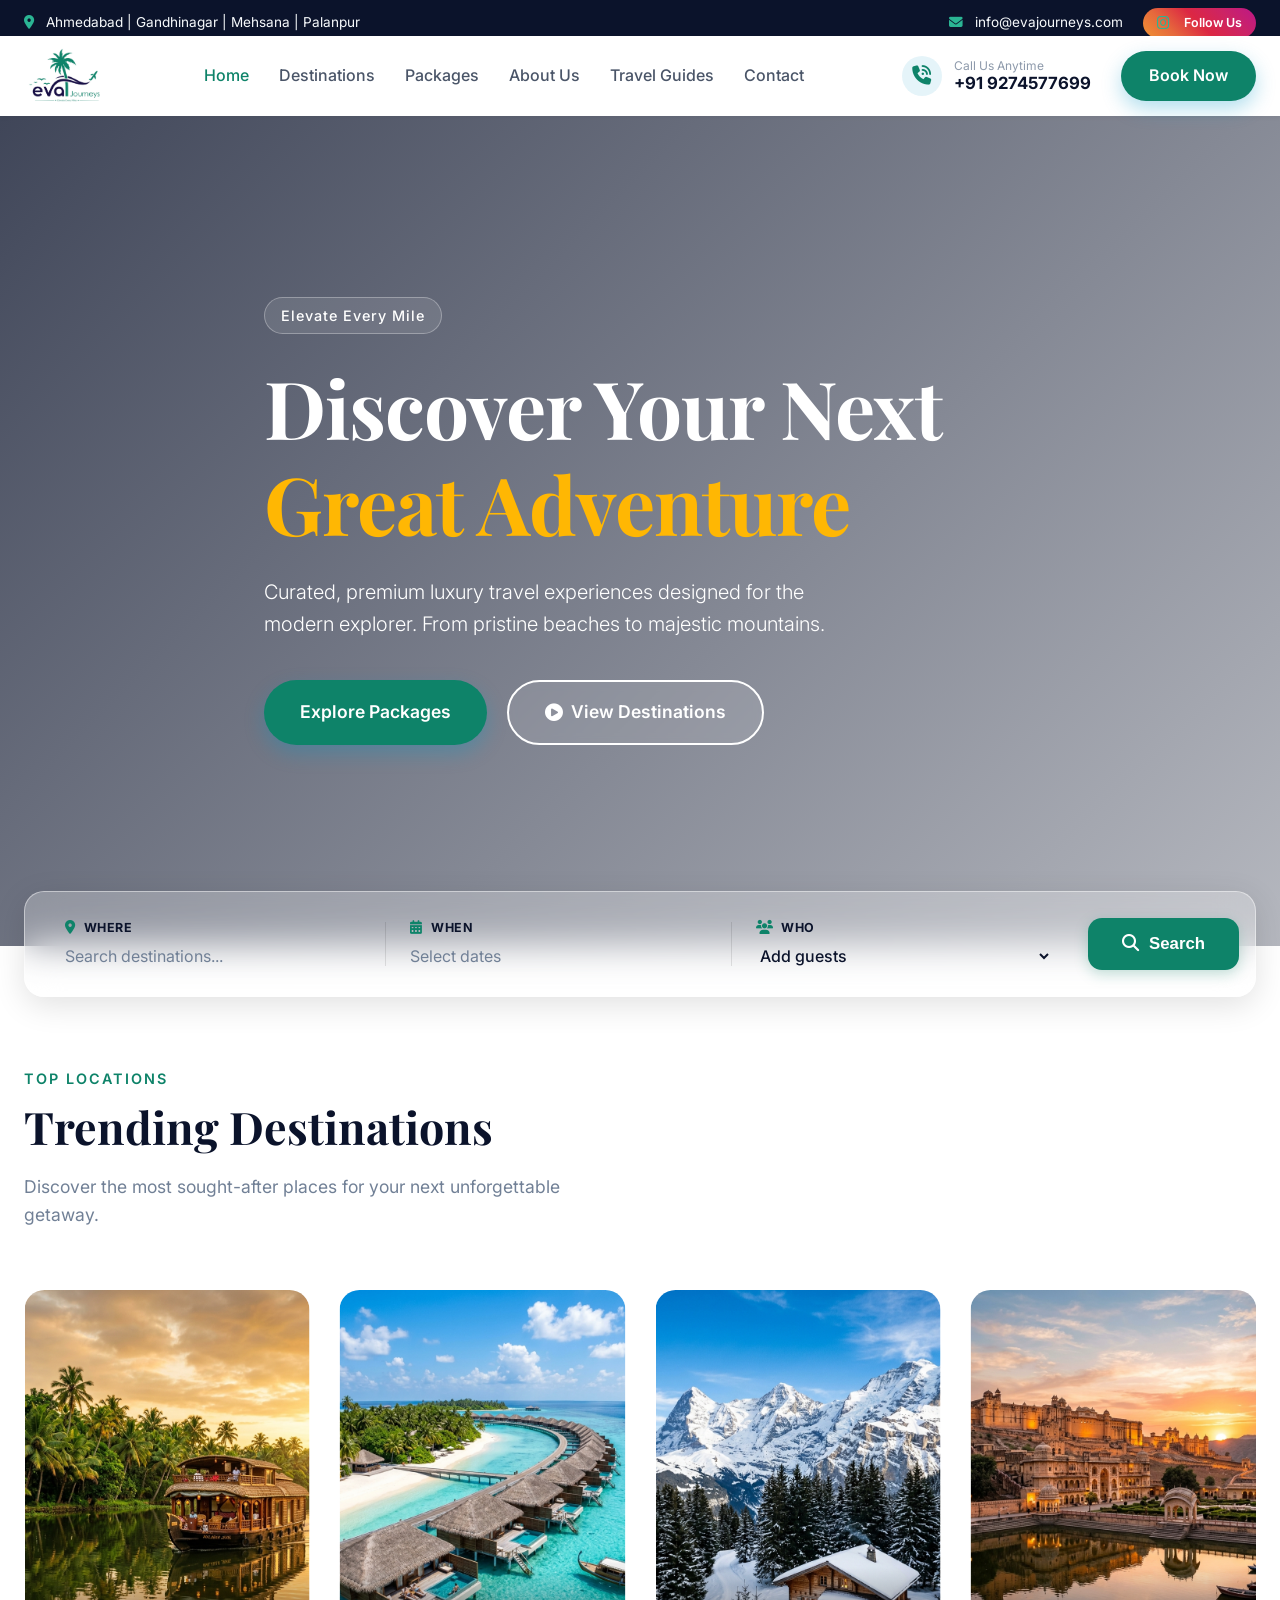
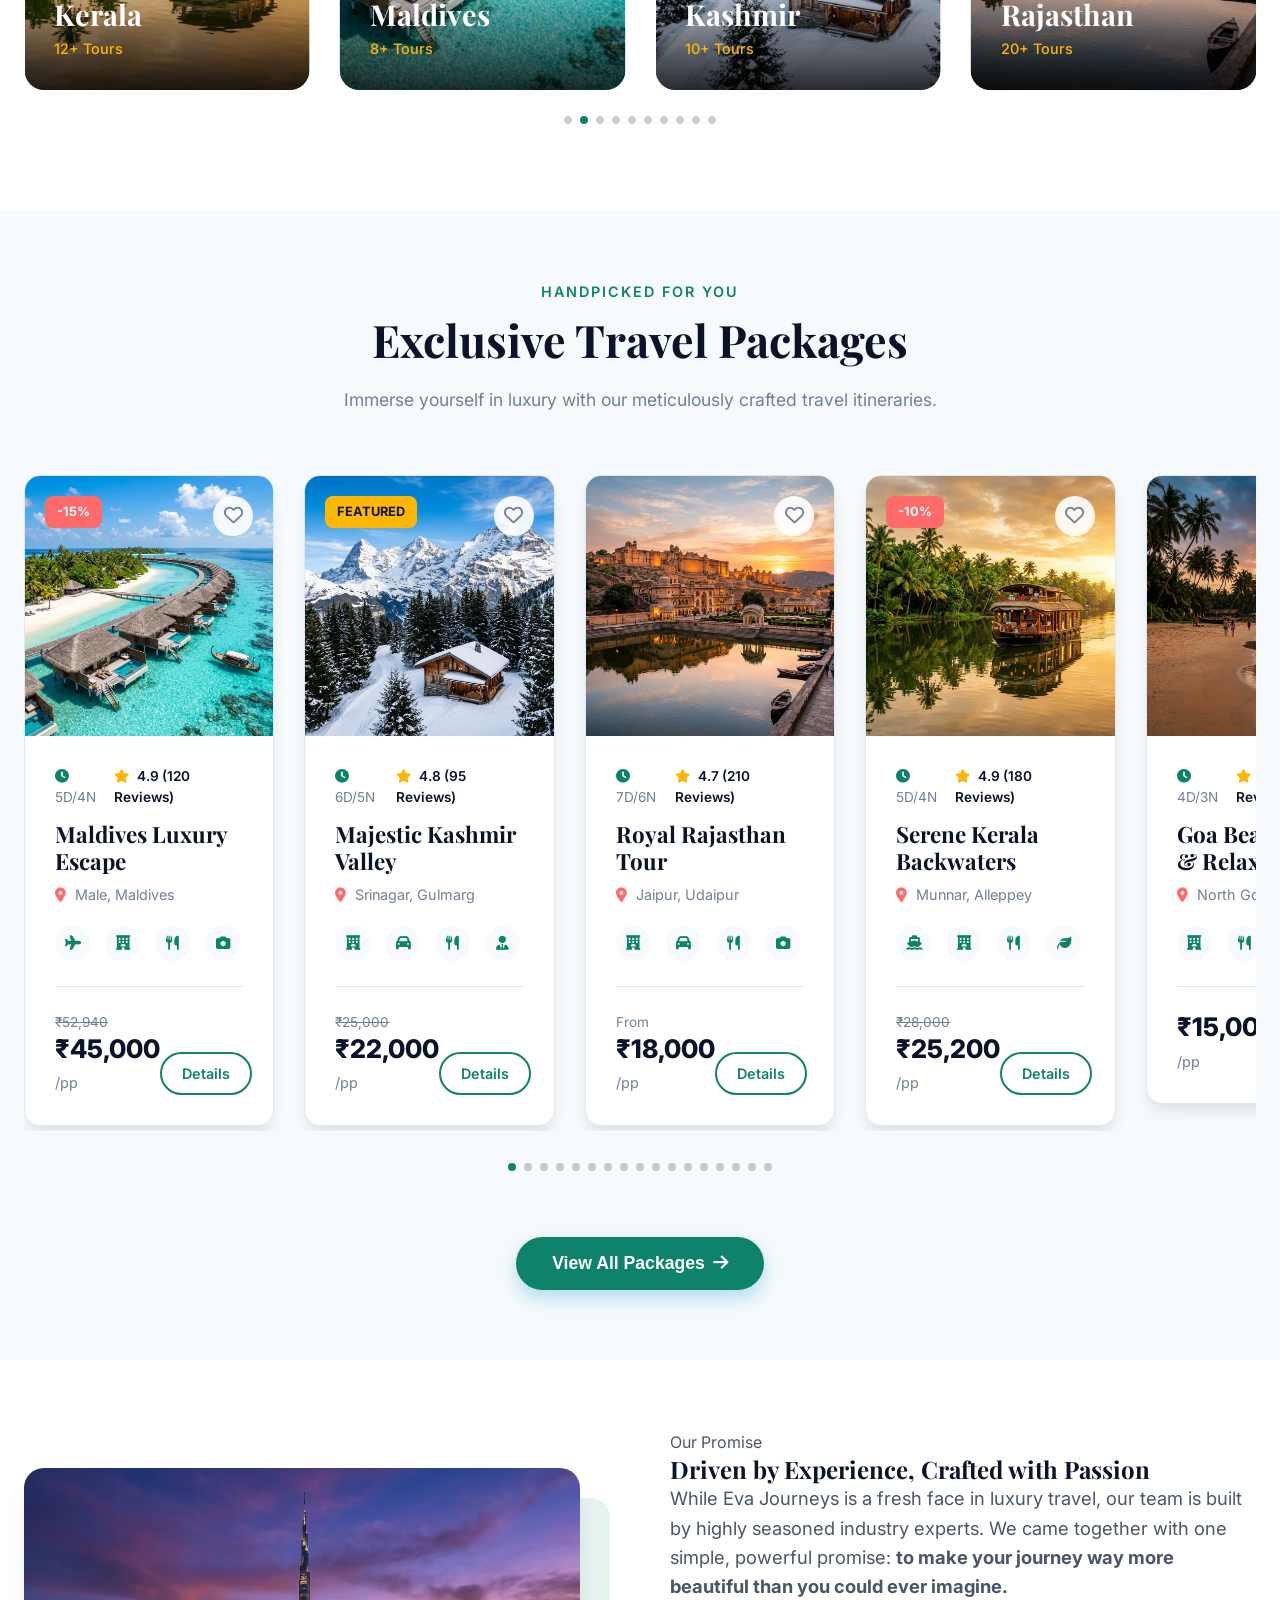
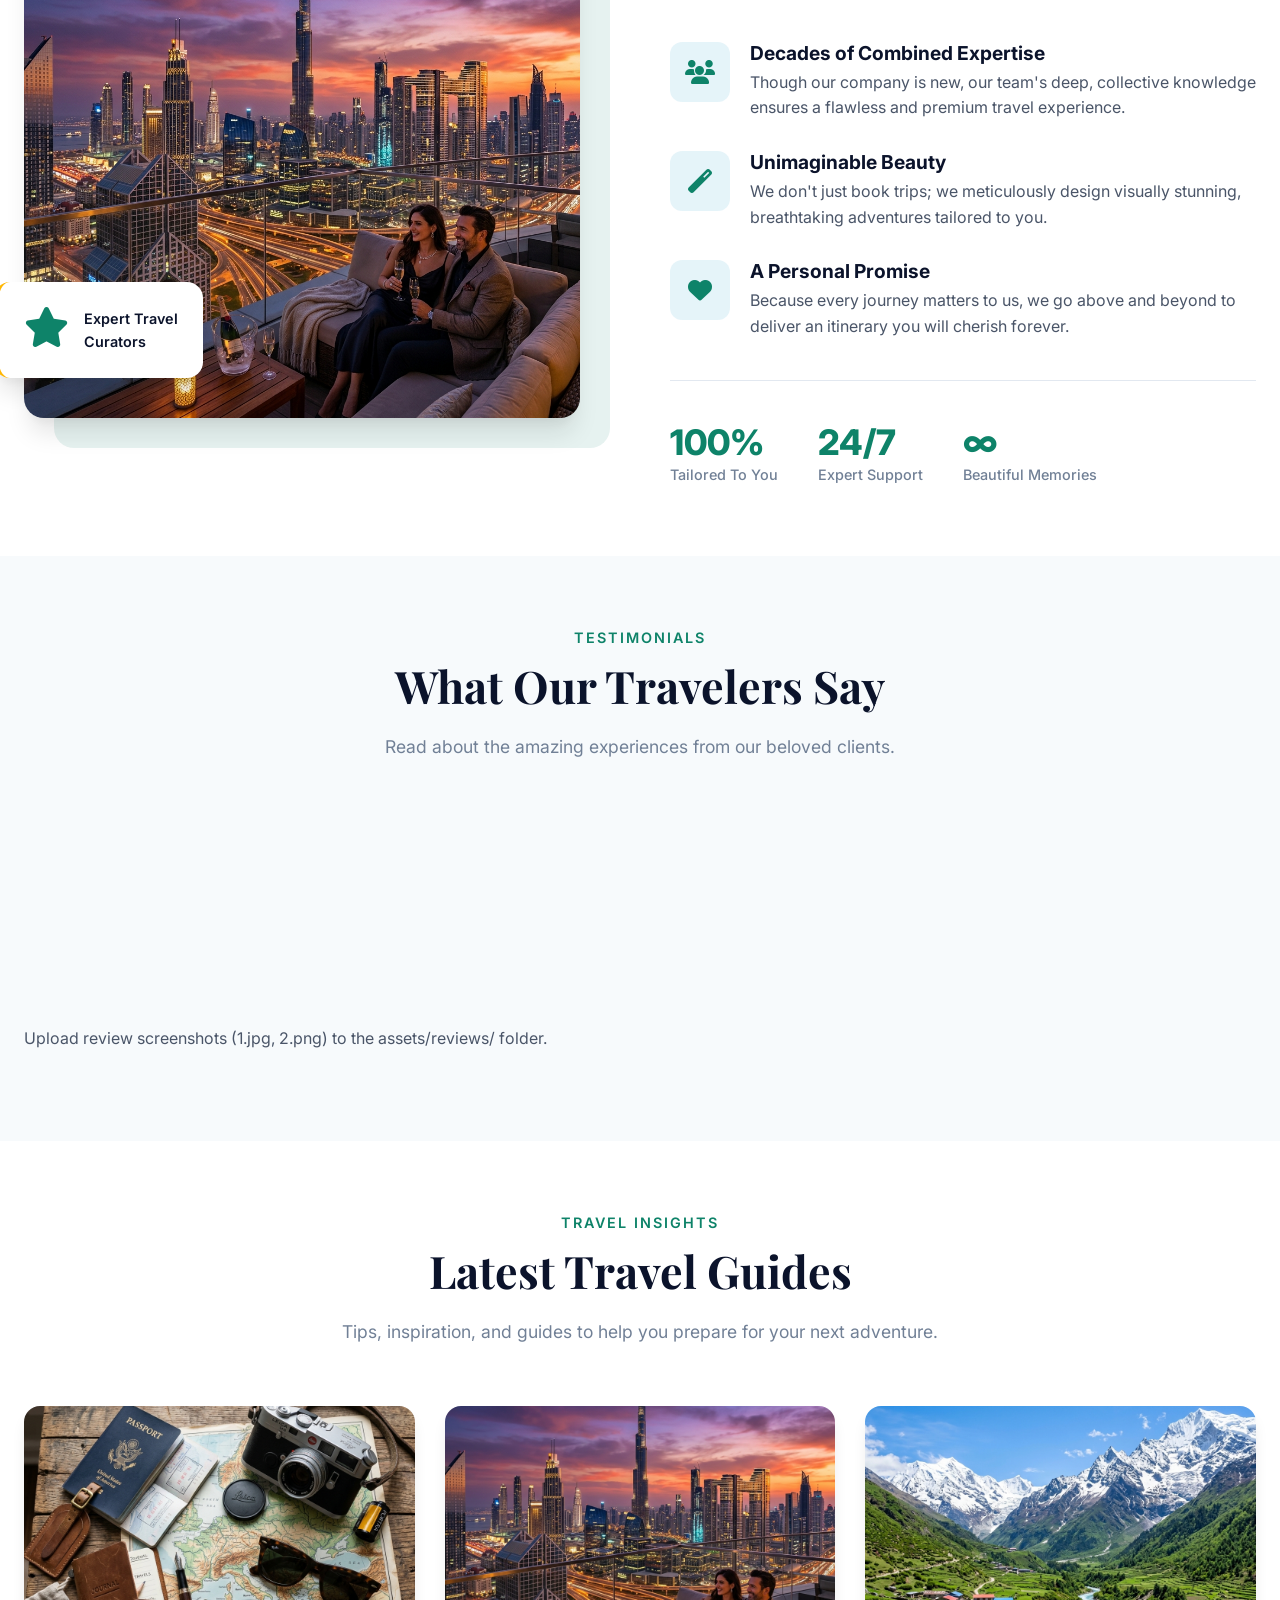
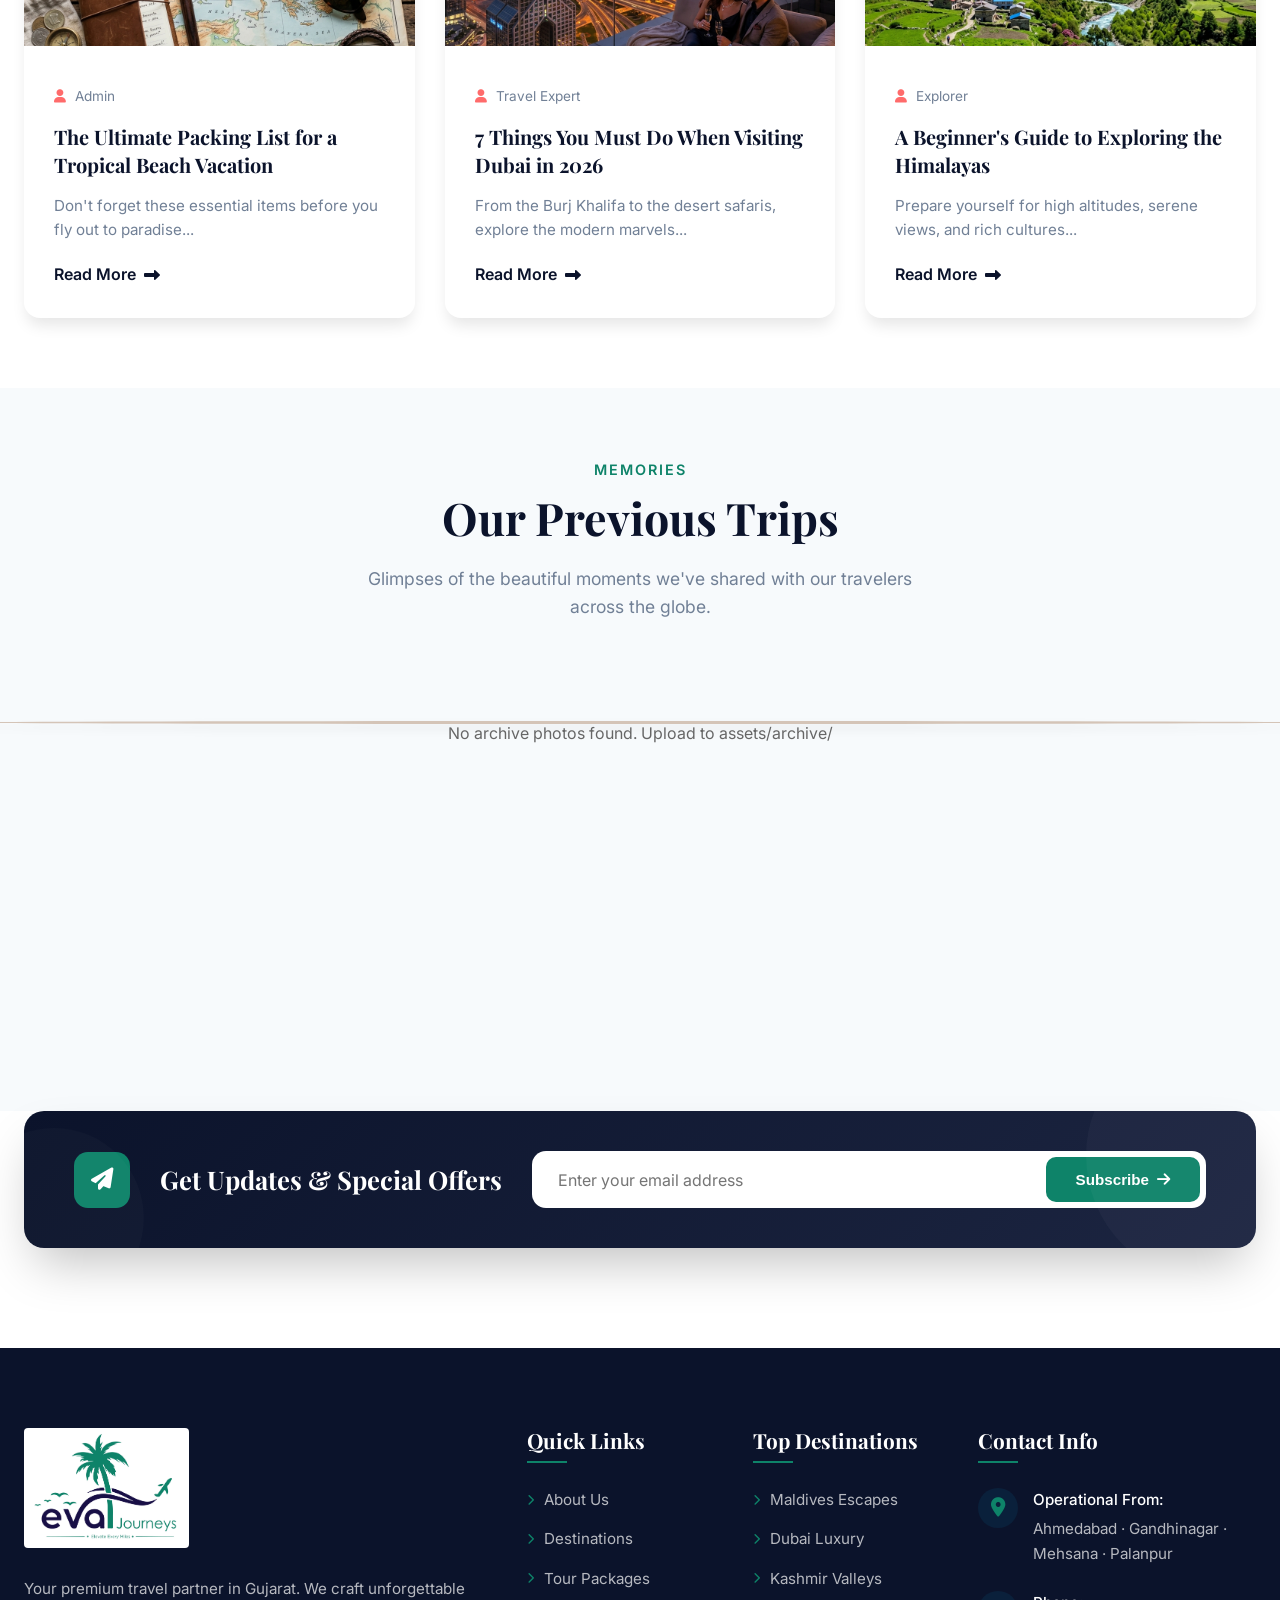
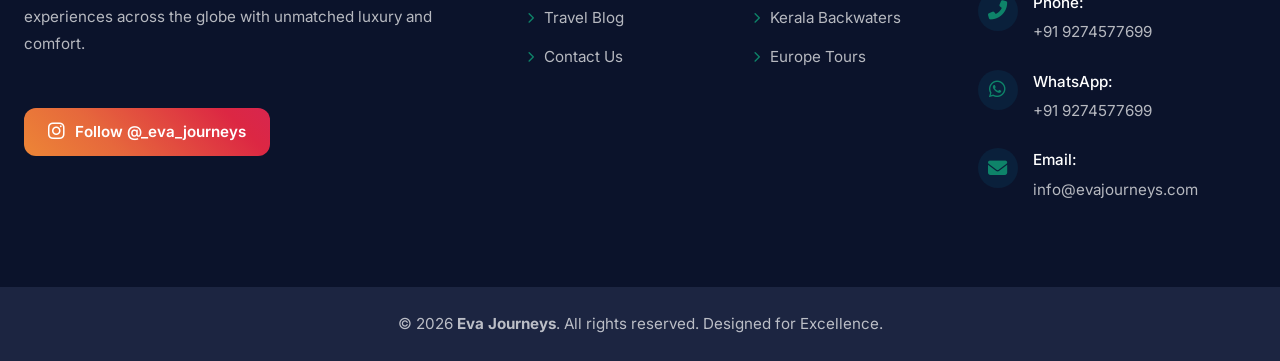
==== index.html @ ccea4ab7 "Initial commit" ====
<!DOCTYPE html>
<html lang="en">
<head>
    <meta charset="UTF-8">
    <meta name="viewport" content="width=device-width, initial-scale=1.0">
    <title>Eva Journeys | Premium Travel Experiences</title>
    <meta name="description" content="Discover breathtaking destinations with Eva Journeys. Premium travel packages based in Gujarat.">
    
    <!-- Google Fonts -->
    <link rel="preconnect" href="https://fonts.googleapis.com">
    <link rel="preconnect" href="https://fonts.gstatic.com" crossorigin>
    <link href="https://fonts.googleapis.com/css2?family=Inter:wght@300;400;500;600;700&family=Playfair+Display:ital,wght@0,400;0,600;0,700;0,800;1,400&display=swap" rel="stylesheet">
    
    <!-- Font Awesome -->
    <link rel="stylesheet" href="https://cdnjs.cloudflare.com/ajax/libs/font-awesome/6.4.0/css/all.min.css">
    
    <!-- Swiper CSS -->
    <link rel="stylesheet" href="https://cdn.jsdelivr.net/npm/swiper@10/swiper-bundle.min.css" />

    <!-- AOS CSS -->
    <link href="https://unpkg.com/aos@2.3.1/dist/aos.css" rel="stylesheet">

    <!-- Custom CSS -->
    <link rel="stylesheet" href="style.css">
</head>
<body>
    <!-- Topbar -->
    <div class="topbar">
        <div class="container topbar-container">
            <div class="topbar-left">
                <span><i class="fas fa-map-marker-alt"></i> Ahmedabad | Gandhinagar | Mehsana | Palanpur</span>
            </div>
            <div class="topbar-right">
                <a href="mailto:info@evajourneys.com"><i class="fas fa-envelope"></i> info@evajourneys.com</a>
                <a href="https://www.instagram.com/_eva_journeys" target="_blank" class="ig-btn-top">
                    <i class="fab fa-instagram"></i> Follow Us
                </a>
            </div>
        </div>
    </div>

    <!-- Navbar -->
    <nav class="navbar">
        <div class="container nav-container">
            <a href="#" class="logo"><img src="assets/logo/light.jpg" alt="Eva Journeys"></a>
            <ul class="nav-links">
                <li><a href="#home" class="active">Home</a></li>
                <li><a href="#destinations">Destinations</a></li>
                <li><a href="#packages">Packages</a></li>
                <li><a href="#about">About Us</a></li>
                <li><a href="#blog">Travel Guides</a></li>
                <li><a href="#contact">Contact</a></li>
            </ul>
            <div class="nav-actions">
                <a href="tel:+919274577699" class="contact-phone">
                    <div class="phone-icon"><i class="fas fa-phone-volume"></i></div>
                    <div class="phone-text">
                        <small>Call Us Anytime</small>
                        <span>+91 9274577699</span>
                    </div>
                </a>
                <a href="https://wa.me/919274577699" target="_blank" class="btn btn-primary btn-nav">Book Now</a>
            </div>
            <div class="hamburger">
                <i class="fas fa-bars"></i>
            </div>
        </div>
    </nav>

    <!-- Hero Section -->
    <header id="home" class="hero">
        <div class="hero-bg">
            <div class="hero-slideshow zoom-effect">
                <img src="assets/hero.jpg" alt="Stunning Landscape 1">
                <img src="assets/hero2.jpg" alt="Stunning Landscape 2">
            </div>
            <div class="overlay"></div>
        </div>
        <div class="container hero-content">
            <span class="hero-subtitle" data-aos="fade-up">Elevate Every Mile</span>
            <h1 data-aos="fade-up" data-aos-delay="100">Discover Your Next <br><span class="text-highlight">Great Adventure</span></h1>
            <p data-aos="fade-up" data-aos-delay="200">Curated, premium luxury travel experiences designed for the modern explorer. From pristine beaches to majestic mountains.</p>
            <div class="hero-buttons" data-aos="fade-up" data-aos-delay="300">
                <a href="#packages" class="btn btn-primary btn-large">Explore Packages</a>
                <a href="#destinations" class="btn btn-outline-white btn-large"><i class="fas fa-play-circle"></i> View Destinations</a>
            </div>
        </div>
    </header>

    <!-- Advanced Search Widget -->
    <section class="search-widget-section">
        <div class="container" data-aos="fade-up" data-aos-offset="-50">
            <div class="search-widget premium-search">
                <div class="search-form">
                    <div class="input-block">
                        <label><i class="fas fa-map-marker-alt"></i> Where</label>
                        <input type="text" id="search-destination" placeholder="Search destinations...">
                    </div>
                    <div class="input-divider"></div>
                    <div class="input-block">
                        <label><i class="fas fa-calendar-alt"></i> When</label>
                        <input type="text" id="search-date" placeholder="Select dates" onfocus="(this.type='date')" onblur="if(!this.value)(this.type='text')">
                    </div>
                    <div class="input-divider"></div>
                    <div class="input-block">
                        <label><i class="fas fa-users"></i> Who</label>
                        <select id="search-guests">
                            <option value="" disabled selected hidden>Add guests</option>
                            <option>1 Traveller</option>
                            <option>2 Travellers</option>
                            <option>Couple</option>
                            <option>Family (3-5)</option>
                            <option>Group (6+)</option>
                        </select>
                    </div>
                    <div class="search-btn-wrapper">
                        <button class="btn btn-search-premium" id="search-btn">
                            <i class="fas fa-search"></i> <span>Search</span>
                        </button>
                    </div>
                </div>
            </div>
        </div>
    </section>

    <!-- Trending Destinations -->
    <section id="destinations" class="trending section">
        <div class="container">
            <div class="section-header" data-aos="fade-up">
                <span class="subtitle">Top Locations</span>
                <h2>Trending Destinations</h2>
                <p>Discover the most sought-after places for your next unforgettable getaway.</p>
            </div>
            
            <div class="swiper destinations-slider" data-aos="fade-up" data-aos-delay="100">
                <div class="swiper-wrapper">
                    <!-- Dest 1 -->
                    <div class="swiper-slide">
                        <div class="dest-card">
                            <img src="assets/dest_dubai_1777758841607.png" alt="Dubai">
                            <div class="dest-overlay">
                                <h3>Dubai</h3>
                                <p>15+ Tours</p>
                            </div>
                        </div>
                    </div>
                    <!-- Dest 2 -->
                    <div class="swiper-slide">
                        <div class="dest-card">
                            <img src="assets/dest_kerala_1777758824512.png" alt="Kerala">
                            <div class="dest-overlay">
                                <h3>Kerala</h3>
                                <p>12+ Tours</p>
                            </div>
                        </div>
                    </div>
                    <!-- Dest 3 -->
                    <div class="swiper-slide">
                        <div class="dest-card">
                            <img src="assets/package_beach_1777758374058.png" alt="Maldives">
                            <div class="dest-overlay">
                                <h3>Maldives</h3>
                                <p>8+ Tours</p>
                            </div>
                        </div>
                    </div>
                    <!-- Dest 4 -->
                    <div class="swiper-slide">
                        <div class="dest-card">
                            <img src="assets/package_mountain_1777758392898.png" alt="Kashmir">
                            <div class="dest-overlay">
                                <h3>Kashmir</h3>
                                <p>10+ Tours</p>
                            </div>
                        </div>
                    </div>
                    <!-- Dest 5 -->
                    <div class="swiper-slide">
                        <div class="dest-card">
                            <img src="assets/package_heritage_1777758407944.png" alt="Rajasthan">
                            <div class="dest-overlay">
                                <h3>Rajasthan</h3>
                                <p>20+ Tours</p>
                            </div>
                        </div>
                    </div>
                    <!-- Dest 6 -->
                    <div class="swiper-slide">
                        <div class="dest-card">
                            <img src="assets/goa.jpg" alt="Goa">
                            <div class="dest-overlay">
                                <h3>Goa</h3>
                                <p>18+ Tours</p>
                            </div>
                        </div>
                    </div>
                    <!-- Dest 7 -->
                    <div class="swiper-slide">
                        <div class="dest-card">
                            <img src="assets/switzerland.jpg" alt="Switzerland">
                            <div class="dest-overlay">
                                <h3>Switzerland</h3>
                                <p>5+ Tours</p>
                            </div>
                        </div>
                    </div>
                    <!-- Dest 8 -->
                    <div class="swiper-slide">
                        <div class="dest-card">
                            <img src="assets/paris.jpg" alt="Paris">
                            <div class="dest-overlay">
                                <h3>Paris</h3>
                                <p>14+ Tours</p>
                            </div>
                        </div>
                    </div>
                    <!-- Dest 9 -->
                    <div class="swiper-slide">
                        <div class="dest-card">
                            <img src="assets/singapore.jpg" alt="Singapore">
                            <div class="dest-overlay">
                                <h3>Singapore</h3>
                                <p>22+ Tours</p>
                            </div>
                        </div>
                    </div>
                    <!-- Dest 10 -->
                    <div class="swiper-slide">
                        <div class="dest-card">
                            <img src="assets/bali.jpg" alt="Bali">
                            <div class="dest-overlay">
                                <h3>Bali</h3>
                                <p>25+ Tours</p>
                            </div>
                        </div>
                    </div>
                </div>
                <div class="swiper-pagination"></div>
            </div>
        </div>
    </section>

    <!-- Exclusive Packages -->
    <section id="packages" class="packages section bg-light">
        <div class="container">
            <div class="section-header text-center" data-aos="fade-up">
                <span class="subtitle">Handpicked For You</span>
                <h2>Exclusive Travel Packages</h2>
                <p>Immerse yourself in luxury with our meticulously crafted travel itineraries.</p>
            </div>
            
            <div class="swiper packages-slider" id="packagesSlider">
            <div class="swiper-wrapper packages-wrapper" id="packagesWrapper">
                <!-- Package 1 -->
                <div class="swiper-slide">
                <div class="package-card" data-aos="fade-up" data-aos-delay="100">
                    <div class="package-img">
                        <img src="assets/package_beach_1777758374058.png" alt="Maldives Beach Resort">
                        <div class="badge-discount">-15%</div>
                        <div class="wishlist-btn"><i class="far fa-heart"></i></div>
                    </div>
                    <div class="package-content">
                        <div class="package-meta">
                            <span><i class="fas fa-clock"></i> 5D/4N</span>
                            <span class="rating"><i class="fas fa-star"></i> 4.9 (120 Reviews)</span>
                        </div>
                        <h3>Maldives Luxury Escape</h3>
                        <p class="package-location"><i class="fas fa-map-marker-alt"></i> Male, Maldives</p>
                        
                        <div class="inclusions">
                            <span title="Flight Included"><i class="fas fa-plane"></i></span>
                            <span title="5 Star Hotel"><i class="fas fa-hotel"></i></span>
                            <span title="Meals Included"><i class="fas fa-utensils"></i></span>
                            <span title="Sightseeing"><i class="fas fa-camera"></i></span>
                        </div>

                        <div class="package-footer">
                            <div class="price">
                                <span class="price-old">₹52,940</span>
                                <h4>₹45,000 <small>/pp</small></h4>
                            </div>
                            <a href="https://wa.me/919274577699?text=Hello%21%20I%20am%20looking%20to%20book%20the%20Maldives%20Luxury%20Escape.%20I%20am%20dreaming%20of%20the%20crystal%20clear%20waters.%20Could%20you%20share%20more%20details%3F" target="_blank" class="btn btn-outline btn-sm">Details</a>
                        </div>
                    </div>
                </div>

                </div>
                <!-- Package 2 -->
                <div class="swiper-slide">
                <div class="package-card" data-aos="fade-up" data-aos-delay="200">
                    <div class="package-img">
                        <img src="assets/package_mountain_1777758392898.png" alt="Kashmir Snow Mountains">
                        <div class="badge-featured">Featured</div>
                        <div class="wishlist-btn"><i class="far fa-heart"></i></div>
                    </div>
                    <div class="package-content">
                        <div class="package-meta">
                            <span><i class="fas fa-clock"></i> 6D/5N</span>
                            <span class="rating"><i class="fas fa-star"></i> 4.8 (95 Reviews)</span>
                        </div>
                        <h3>Majestic Kashmir Valley</h3>
                        <p class="package-location"><i class="fas fa-map-marker-alt"></i> Srinagar, Gulmarg</p>
                        
                        <div class="inclusions">
                            <span title="Hotel"><i class="fas fa-hotel"></i></span>
                            <span title="Transport"><i class="fas fa-car"></i></span>
                            <span title="Meals"><i class="fas fa-utensils"></i></span>
                            <span title="Guide"><i class="fas fa-user-tie"></i></span>
                        </div>

                        <div class="package-footer">
                            <div class="price">
                                <span class="price-old">₹25,000</span>
                                <h4>₹22,000 <small>/pp</small></h4>
                            </div>
                            <a href="https://wa.me/919274577699?text=Hi%20there%21%20The%20Majestic%20Kashmir%20Valley%20package%20caught%20my%20eye.%20I%20would%20love%20to%20experience%20the%20snow-capped%20mountains.%20Please%20send%20more%20info%21" target="_blank" class="btn btn-outline btn-sm">Details</a>
                        </div>
                    </div>
                </div>

                </div>
                <!-- Package 3 -->
                <div class="swiper-slide">
                <div class="package-card" data-aos="fade-up" data-aos-delay="300">
                    <div class="package-img">
                        <img src="assets/package_heritage_1777758407944.png" alt="Rajasthan Heritage Palace">
                        <div class="wishlist-btn"><i class="far fa-heart"></i></div>
                    </div>
                    <div class="package-content">
                        <div class="package-meta">
                            <span><i class="fas fa-clock"></i> 7D/6N</span>
                            <span class="rating"><i class="fas fa-star"></i> 4.7 (210 Reviews)</span>
                        </div>
                        <h3>Royal Rajasthan Tour</h3>
                        <p class="package-location"><i class="fas fa-map-marker-alt"></i> Jaipur, Udaipur</p>
                        
                        <div class="inclusions">
                            <span title="Heritage Hotel"><i class="fas fa-hotel"></i></span>
                            <span title="Transport"><i class="fas fa-car"></i></span>
                            <span title="Meals"><i class="fas fa-utensils"></i></span>
                            <span title="Sightseeing"><i class="fas fa-camera"></i></span>
                        </div>

                        <div class="package-footer">
                            <div class="price">
                                <span class="price-from">From</span>
                                <h4>₹18,000 <small>/pp</small></h4>
                            </div>
                            <a href="https://wa.me/919274577699?text=Hello%20Eva%20Journeys%21%20I%27m%20interested%20in%20the%20Royal%20Rajasthan%20Tour.%20I%20want%20to%20explore%20the%20majestic%20palaces%20and%20heritage.%20Can%20I%20get%20the%20full%20itinerary%3F" target="_blank" class="btn btn-outline btn-sm">Details</a>
                        </div>
                    </div>
                </div>

                 </div>
                <!-- Package 4 -->
                <div class="swiper-slide">
                 <div class="package-card" data-aos="fade-up" data-aos-delay="400">
                    <div class="package-img">
                        <img src="assets/dest_kerala_1777758824512.png" alt="Kerala Backwaters">
                        <div class="badge-discount">-10%</div>
                        <div class="wishlist-btn"><i class="far fa-heart"></i></div>
                    </div>
                    <div class="package-content">
                        <div class="package-meta">
                            <span><i class="fas fa-clock"></i> 5D/4N</span>
                            <span class="rating"><i class="fas fa-star"></i> 4.9 (180 Reviews)</span>
                        </div>
                        <h3>Serene Kerala Backwaters</h3>
                        <p class="package-location"><i class="fas fa-map-marker-alt"></i> Munnar, Alleppey</p>
                        
                        <div class="inclusions">
                            <span title="Houseboat"><i class="fas fa-ship"></i></span>
                            <span title="Hotel"><i class="fas fa-hotel"></i></span>
                            <span title="Meals"><i class="fas fa-utensils"></i></span>
                            <span title="Ayurveda"><i class="fas fa-leaf"></i></span>
                        </div>

                        <div class="package-footer">
                            <div class="price">
                                <span class="price-old">₹28,000</span>
                                <h4>₹25,200 <small>/pp</small></h4>
                            </div>
                            <a href="https://wa.me/919274577699?text=Hi%21%20I%20am%20interested%20in%20the%20Serene%20Kerala%20Backwaters%20trip.%20The%20houseboats%20sound%20amazing.%20Could%20you%20provide%20more%20details%3F" target="_blank" class="btn btn-outline btn-sm">Details</a>
                        </div>
                    </div>
                </div>

                </div>

                <!-- Package 5 -->
                <div class="swiper-slide">
                <div class="package-card" data-aos="fade-up">
                    <div class="package-img">
                        <img src="assets/pack_goa_1777761896810.png" alt="Goa Beach Party">
                        <div class="wishlist-btn"><i class="far fa-heart"></i></div>
                    </div>
                    <div class="package-content">
                        <div class="package-meta">
                            <span><i class="fas fa-clock"></i> 4D/3N</span>
                            <span class="rating"><i class="fas fa-star"></i> 4.6 (312 Reviews)</span>
                        </div>
                        <h3>Goa Beach Party & Relax</h3>
                        <p class="package-location"><i class="fas fa-map-marker-alt"></i> North Goa, India</p>
                        <div class="inclusions">
                            <span title="Hotel"><i class="fas fa-hotel"></i></span>
                            <span title="Meals"><i class="fas fa-utensils"></i></span>
                            <span title="Party Access"><i class="fas fa-glass-cheers"></i></span>
                            <span title="Sightseeing"><i class="fas fa-camera"></i></span>
                        </div>
                        <div class="package-footer">
                            <div class="price">
                                <h4>₹15,000 <small>/pp</small></h4>
                            </div>
                            <a href="https://wa.me/919274577699?text=Hey%21%20I%27m%20looking%20for%20a%20fun%20getaway%20and%20the%20Goa%20Beach%20Party%20%26%20Relax%20package%20looks%20perfect.%20Can%20you%20share%20the%20details%3F" target="_blank" class="btn btn-outline btn-sm">Details</a>
                        </div>
                    </div>
                </div>

                </div>

                <!-- Package 6 -->
                <div class="swiper-slide">
                <div class="package-card" data-aos="fade-up">
                    <div class="package-img">
                        <img src="assets/pack_swiss_1777761917902.png" alt="Switzerland Alpine Magic">
                        <div class="wishlist-btn"><i class="far fa-heart"></i></div>
                    </div>
                    <div class="package-content">
                        <div class="package-meta">
                            <span><i class="fas fa-clock"></i> 8D/7N</span>
                            <span class="rating"><i class="fas fa-star"></i> 4.9 (89 Reviews)</span>
                        </div>
                        <h3>Switzerland Alpine Magic</h3>
                        <p class="package-location"><i class="fas fa-map-marker-alt"></i> Zurich, Lucerne</p>
                        <div class="inclusions">
                            <span title="Flight Included"><i class="fas fa-plane"></i></span>
                            <span title="Hotel"><i class="fas fa-hotel"></i></span>
                            <span title="Train Pass"><i class="fas fa-train"></i></span>
                            <span title="Meals"><i class="fas fa-utensils"></i></span>
                        </div>
                        <div class="package-footer">
                            <div class="price">
                                <h4>₹1,50,000 <small>/pp</small></h4>
                            </div>
                            <a href="https://wa.me/919274577699?text=Hello%21%20The%20Switzerland%20Alpine%20Magic%20tour%20looks%20breathtaking.%20I%27d%20love%20to%20know%20more%20about%20this%20European%20adventure%21" target="_blank" class="btn btn-outline btn-sm">Details</a>
                        </div>
                    </div>
                </div>

                </div>

                <!-- Package 7 -->
                <div class="swiper-slide">
                <div class="package-card" data-aos="fade-up">
                    <div class="package-img">
                        <img src="assets/pack_paris_1777761934384.png" alt="Paris Romance & Heritage">
                        <div class="wishlist-btn"><i class="far fa-heart"></i></div>
                    </div>
                    <div class="package-content">
                        <div class="package-meta">
                            <span><i class="fas fa-clock"></i> 6D/5N</span>
                            <span class="rating"><i class="fas fa-star"></i> 4.8 (145 Reviews)</span>
                        </div>
                        <h3>Paris Romance & Heritage</h3>
                        <p class="package-location"><i class="fas fa-map-marker-alt"></i> Paris, France</p>
                        <div class="inclusions">
                            <span title="Flight Included"><i class="fas fa-plane"></i></span>
                            <span title="Hotel"><i class="fas fa-hotel"></i></span>
                            <span title="Museum Pass"><i class="fas fa-ticket-alt"></i></span>
                            <span title="Meals"><i class="fas fa-utensils"></i></span>
                        </div>
                        <div class="package-footer">
                            <div class="price">
                                <h4>₹1,20,000 <small>/pp</small></h4>
                            </div>
                            <a href="https://wa.me/919274577699?text=Hi%20there%21%20I%27m%20planning%20a%20romantic%20trip%20and%20the%20Paris%20Romance%20%26%20Heritage%20package%20caught%20my%20attention.%20Please%20share%20the%20details%21" target="_blank" class="btn btn-outline btn-sm">Details</a>
                        </div>
                    </div>
                </div>

                </div>

                <!-- Package 8 -->
                <div class="swiper-slide">
                <div class="package-card" data-aos="fade-up">
                    <div class="package-img">
                        <img src="assets/pack_singapore_1777761954866.png" alt="Singapore City Tour">
                        <div class="wishlist-btn"><i class="far fa-heart"></i></div>
                    </div>
                    <div class="package-content">
                        <div class="package-meta">
                            <span><i class="fas fa-clock"></i> 5D/4N</span>
                            <span class="rating"><i class="fas fa-star"></i> 4.7 (210 Reviews)</span>
                        </div>
                        <h3>Singapore City Tour</h3>
                        <p class="package-location"><i class="fas fa-map-marker-alt"></i> Singapore</p>
                        <div class="inclusions">
                            <span title="Flight Included"><i class="fas fa-plane"></i></span>
                            <span title="Hotel"><i class="fas fa-hotel"></i></span>
                            <span title="Theme Park"><i class="fas fa-ticket-alt"></i></span>
                            <span title="Sightseeing"><i class="fas fa-camera"></i></span>
                        </div>
                        <div class="package-footer">
                            <div class="price">
                                <h4>₹65,000 <small>/pp</small></h4>
                            </div>
                            <a href="https://wa.me/919274577699?text=Hello%20Eva%20Journeys%21%20I%20would%20love%20to%20explore%20the%20modern%20marvels%20with%20your%20Singapore%20City%20Tour%20package.%20Can%20I%20get%20the%20itinerary%3F" target="_blank" class="btn btn-outline btn-sm">Details</a>
                        </div>
                    </div>
                </div>

                </div>

                <!-- Package 9 -->
                <div class="swiper-slide">
                <div class="package-card" data-aos="fade-up">
                    <div class="package-img">
                        <img src="assets/pack_bali_1777761974206.png" alt="Bali Tropical Vibes">
                        <div class="wishlist-btn"><i class="far fa-heart"></i></div>
                    </div>
                    <div class="package-content">
                        <div class="package-meta">
                            <span><i class="fas fa-clock"></i> 6D/5N</span>
                            <span class="rating"><i class="fas fa-star"></i> 4.8 (175 Reviews)</span>
                        </div>
                        <h3>Bali Tropical Vibes</h3>
                        <p class="package-location"><i class="fas fa-map-marker-alt"></i> Bali, Indonesia</p>
                        <div class="inclusions">
                            <span title="Flight Included"><i class="fas fa-plane"></i></span>
                            <span title="Villa"><i class="fas fa-home"></i></span>
                            <span title="Meals"><i class="fas fa-utensils"></i></span>
                            <span title="Sightseeing"><i class="fas fa-camera"></i></span>
                        </div>
                        <div class="package-footer">
                            <div class="price">
                                <h4>₹45,000 <small>/pp</small></h4>
                            </div>
                            <a href="https://wa.me/919274577699?text=Hi%21%20I%27m%20dreaming%20of%20a%20tropical%20escape%20and%20the%20Bali%20Tropical%20Vibes%20package%20is%20exactly%20what%20I%20need.%20Could%20you%20send%20more%20info%3F" target="_blank" class="btn btn-outline btn-sm">Details</a>
                        </div>
                    </div>
                </div>

                </div>

                <!-- Package 10 -->
                <div class="swiper-slide">
                <div class="package-card" data-aos="fade-up">
                    <div class="package-img">
                        <img src="assets/dest_dubai_1777758841607.png" alt="Dubai Desert Safari">
                        <div class="wishlist-btn"><i class="far fa-heart"></i></div>
                    </div>
                    <div class="package-content">
                        <div class="package-meta">
                            <span><i class="fas fa-clock"></i> 5D/4N</span>
                            <span class="rating"><i class="fas fa-star"></i> 4.9 (240 Reviews)</span>
                        </div>
                        <h3>Dubai Desert Safari & City</h3>
                        <p class="package-location"><i class="fas fa-map-marker-alt"></i> Dubai, UAE</p>
                        <div class="inclusions">
                            <span title="Flight Included"><i class="fas fa-plane"></i></span>
                            <span title="Hotel"><i class="fas fa-hotel"></i></span>
                            <span title="Safari"><i class="fas fa-car-side"></i></span>
                            <span title="Sightseeing"><i class="fas fa-camera"></i></span>
                        </div>
                        <div class="package-footer">
                            <div class="price">
                                <h4>₹55,000 <small>/pp</small></h4>
                            </div>
                            <a href="https://wa.me/919274577699?text=Hey%21%20The%20Dubai%20Desert%20Safari%20%26%20City%20package%20sounds%20thrilling.%20I%27d%20love%20to%20get%20more%20details%20about%20this%20luxury%20experience%21" target="_blank" class="btn btn-outline btn-sm">Details</a>
                        </div>
                    </div>
                </div>

                </div>

                <!-- Package 11 -->
                <div class="swiper-slide">
                <div class="package-card" data-aos="fade-up">
                    <div class="package-img">
                        <img src="assets/pack_andaman_1777761993773.png" alt="Andaman Islands Paradise">
                        <div class="wishlist-btn"><i class="far fa-heart"></i></div>
                    </div>
                    <div class="package-content">
                        <div class="package-meta">
                            <span><i class="fas fa-clock"></i> 6D/5N</span>
                            <span class="rating"><i class="fas fa-star"></i> 4.7 (112 Reviews)</span>
                        </div>
                        <h3>Andaman Islands Paradise</h3>
                        <p class="package-location"><i class="fas fa-map-marker-alt"></i> Port Blair, Havelock</p>
                        <div class="inclusions">
                            <span title="Flight Included"><i class="fas fa-plane"></i></span>
                            <span title="Hotel"><i class="fas fa-hotel"></i></span>
                            <span title="Ferry"><i class="fas fa-ship"></i></span>
                            <span title="Water Sports"><i class="fas fa-swimmer"></i></span>
                        </div>
                        <div class="package-footer">
                            <div class="price">
                                <h4>₹35,000 <small>/pp</small></h4>
                            </div>
                            <a href="https://wa.me/919274577699?text=Hello%21%20I%20am%20interested%20in%20the%20Andaman%20Islands%20Paradise%20package.%20The%20pristine%20beaches%20look%20amazing.%20Please%20share%20the%20details%21" target="_blank" class="btn btn-outline btn-sm">Details</a>
                        </div>
                    </div>
                </div>

                </div>

                <!-- Package 12 -->
                <div class="swiper-slide">
                <div class="package-card" data-aos="fade-up">
                    <div class="package-img">
                        <img src="assets/hero_travel_1777758355643.png" alt="Sikkim Delights">
                        <div class="wishlist-btn"><i class="far fa-heart"></i></div>
                    </div>
                    <div class="package-content">
                        <div class="package-meta">
                            <span><i class="fas fa-clock"></i> 7D/6N</span>
                            <span class="rating"><i class="fas fa-star"></i> 4.6 (98 Reviews)</span>
                        </div>
                        <h3>Sikkim & Darjeeling Delights</h3>
                        <p class="package-location"><i class="fas fa-map-marker-alt"></i> Gangtok, Darjeeling</p>
                        <div class="inclusions">
                            <span title="Hotel"><i class="fas fa-hotel"></i></span>
                            <span title="Transport"><i class="fas fa-car"></i></span>
                            <span title="Meals"><i class="fas fa-utensils"></i></span>
                            <span title="Sightseeing"><i class="fas fa-camera"></i></span>
                        </div>
                        <div class="package-footer">
                            <div class="price">
                                <h4>₹28,000 <small>/pp</small></h4>
                            </div>
                            <a href="https://wa.me/919274577699?text=Hi%20there%21%20I%27d%20love%20to%20experience%20the%20scenic%20beauty%20of%20the%20Sikkim%20%26%20Darjeeling%20Delights%20package.%20Can%20you%20provide%20the%20itinerary%3F" target="_blank" class="btn btn-outline btn-sm">Details</a>
                        </div>
                    </div>
                </div>

                </div>

                <!-- Package 13 -->
                <div class="swiper-slide">
                <div class="package-card" data-aos="fade-up">
                    <div class="package-img">
                        <img src="assets/pack_himachal_1777762014773.png" alt="Himachal Adventure">
                        <div class="wishlist-btn"><i class="far fa-heart"></i></div>
                    </div>
                    <div class="package-content">
                        <div class="package-meta">
                            <span><i class="fas fa-clock"></i> 6D/5N</span>
                            <span class="rating"><i class="fas fa-star"></i> 4.8 (210 Reviews)</span>
                        </div>
                        <h3>Himachal Adventure</h3>
                        <p class="package-location"><i class="fas fa-map-marker-alt"></i> Manali, Shimla</p>
                        <div class="inclusions">
                            <span title="Hotel"><i class="fas fa-hotel"></i></span>
                            <span title="Transport"><i class="fas fa-bus"></i></span>
                            <span title="Meals"><i class="fas fa-utensils"></i></span>
                            <span title="Sightseeing"><i class="fas fa-camera"></i></span>
                        </div>
                        <div class="package-footer">
                            <div class="price">
                                <h4>₹18,000 <small>/pp</small></h4>
                            </div>
                            <a href="https://wa.me/919274577699?text=Hello%20Eva%20Journeys%21%20The%20Himachal%20Adventure%20package%20looks%20very%20exciting.%20I%20would%20love%20to%20know%20more%20about%20the%20trekking%20and%20camping%21" target="_blank" class="btn btn-outline btn-sm">Details</a>
                        </div>
                    </div>
                </div>

                </div>

                <!-- Package 14 -->
                <div class="swiper-slide">
                <div class="package-card" data-aos="fade-up">
                    <div class="package-img">
                        <img src="assets/pack_ladakh_1777762031753.png" alt="Leh Ladakh Bike Trip">
                        <div class="wishlist-btn"><i class="far fa-heart"></i></div>
                    </div>
                    <div class="package-content">
                        <div class="package-meta">
                            <span><i class="fas fa-clock"></i> 8D/7N</span>
                            <span class="rating"><i class="fas fa-star"></i> 4.9 (185 Reviews)</span>
                        </div>
                        <h3>Leh Ladakh Bike Trip</h3>
                        <p class="package-location"><i class="fas fa-map-marker-alt"></i> Leh, Nubra, Pangong</p>
                        <div class="inclusions">
                            <span title="Bike"><i class="fas fa-motorcycle"></i></span>
                            <span title="Camp"><i class="fas fa-campground"></i></span>
                            <span title="Meals"><i class="fas fa-utensils"></i></span>
                            <span title="Guide"><i class="fas fa-user-tie"></i></span>
                        </div>
                        <div class="package-footer">
                            <div class="price">
                                <h4>₹32,000 <small>/pp</small></h4>
                            </div>
                            <a href="https://wa.me/919274577699?text=Hi%21%20I%27m%20an%20adventure%20seeker%20and%20the%20Leh%20Ladakh%20Bike%20Trip%20is%20on%20my%20bucket%20list.%20Could%20you%20please%20share%20the%20trip%20details%3F" target="_blank" class="btn btn-outline btn-sm">Details</a>
                        </div>
                    </div>
                </div>

                </div>

                <!-- Package 15 -->
                <div class="swiper-slide">
                <div class="package-card" data-aos="fade-up">
                    <div class="package-img">
                        <img src="assets/pack_meghalaya_1777762048985.png" alt="Meghalaya Roots">
                        <div class="wishlist-btn"><i class="far fa-heart"></i></div>
                    </div>
                    <div class="package-content">
                        <div class="package-meta">
                            <span><i class="fas fa-clock"></i> 6D/5N</span>
                            <span class="rating"><i class="fas fa-star"></i> 4.8 (75 Reviews)</span>
                        </div>
                        <h3>Meghalaya Living Roots</h3>
                        <p class="package-location"><i class="fas fa-map-marker-alt"></i> Shillong, Cherrapunji</p>
                        <div class="inclusions">
                            <span title="Hotel"><i class="fas fa-hotel"></i></span>
                            <span title="Transport"><i class="fas fa-car"></i></span>
                            <span title="Meals"><i class="fas fa-utensils"></i></span>
                            <span title="Trekking"><i class="fas fa-hiking"></i></span>
                        </div>
                        <div class="package-footer">
                            <div class="price">
                                <h4>₹26,000 <small>/pp</small></h4>
                            </div>
                            <a href="https://wa.me/919274577699?text=Hey%21%20The%20Meghalaya%20Living%20Roots%20package%20seems%20like%20a%20unique%20natural%20wonder.%20I%27d%20love%20to%20get%20more%20info%20about%20this%20tour%21" target="_blank" class="btn btn-outline btn-sm">Details</a>
                        </div>
                    </div>
                </div>

                </div>

                <!-- Package 16 -->
                <div class="swiper-slide">
                <div class="package-card" data-aos="fade-up">
                    <div class="package-img">
                        <img src="https://images.unsplash.com/photo-1552465011-b4e21bf6e79a?auto=format&fit=crop&q=80&w=800" alt="Thailand Highlights">
                        <div class="wishlist-btn"><i class="far fa-heart"></i></div>
                    </div>
                    <div class="package-content">
                        <div class="package-meta">
                            <span><i class="fas fa-clock"></i> 6D/5N</span>
                            <span class="rating"><i class="fas fa-star"></i> 4.7 (230 Reviews)</span>
                        </div>
                        <h3>Thailand Highlights</h3>
                        <p class="package-location"><i class="fas fa-map-marker-alt"></i> Phuket, Bangkok</p>
                        <div class="inclusions">
                            <span title="Flight Included"><i class="fas fa-plane"></i></span>
                            <span title="Hotel"><i class="fas fa-hotel"></i></span>
                            <span title="Transfers"><i class="fas fa-car"></i></span>
                            <span title="Sightseeing"><i class="fas fa-camera"></i></span>
                        </div>
                        <div class="package-footer">
                            <div class="price">
                                <h4>₹42,000 <small>/pp</small></h4>
                            </div>
                            <a href="https://wa.me/919274577699?text=Hello%21%20I%20am%20interested%20in%20the%20Thailand%20Highlights%20package.%20I%20want%20to%20experience%20the%20vibrant%20culture%20and%20beaches.%20Please%20share%20the%20details%21" target="_blank" class="btn btn-outline btn-sm">Details</a>
                        </div>
                    </div>
                </div>

                </div>

                <!-- Package 17 -->
                <div class="swiper-slide">
                <div class="package-card" data-aos="fade-up">
                    <div class="package-img">
                        <img src="https://images.unsplash.com/photo-1515542622106-78bda8cd447e?auto=format&fit=crop&q=80&w=800" alt="Europe Grand Tour">
                        <div class="wishlist-btn"><i class="far fa-heart"></i></div>
                    </div>
                    <div class="package-content">
                        <div class="package-meta">
                            <span><i class="fas fa-clock"></i> 10D/9N</span>
                            <span class="rating"><i class="fas fa-star"></i> 4.9 (65 Reviews)</span>
                        </div>
                        <h3>Europe Grand Tour</h3>
                        <p class="package-location"><i class="fas fa-map-marker-alt"></i> France, Italy, Swiss</p>
                        <div class="inclusions">
                            <span title="Flight Included"><i class="fas fa-plane"></i></span>
                            <span title="Hotel"><i class="fas fa-hotel"></i></span>
                            <span title="Train Pass"><i class="fas fa-train"></i></span>
                            <span title="Sightseeing"><i class="fas fa-camera"></i></span>
                        </div>
                        <div class="package-footer">
                            <div class="price">
                                <h4>₹2,10,000 <small>/pp</small></h4>
                            </div>
                            <a href="https://wa.me/919274577699?text=Hi%20there%21%20The%20Europe%20Grand%20Tour%20is%20my%20dream%20vacation.%20I%20would%20love%20to%20get%20the%20complete%2015-day%20itinerary%20and%20details%21" target="_blank" class="btn btn-outline btn-sm">Details</a>
                        </div>
                    </div>
                </div>

                </div>

                <!-- Package 18 -->
                <div class="swiper-slide">
                <div class="package-card" data-aos="fade-up">
                    <div class="package-img">
                        <img src="https://images.unsplash.com/photo-1528127269322-539801943592?auto=format&fit=crop&q=80&w=800" alt="Vietnam Golden Bridge">
                        <div class="wishlist-btn"><i class="far fa-heart"></i></div>
                    </div>
                    <div class="package-content">
                        <div class="package-meta">
                            <span><i class="fas fa-clock"></i> 7D/6N</span>
                            <span class="rating"><i class="fas fa-star"></i> 4.8 (105 Reviews)</span>
                        </div>
                        <h3>Vietnam Golden Bridge</h3>
                        <p class="package-location"><i class="fas fa-map-marker-alt"></i> Da Nang, Hanoi</p>
                        <div class="inclusions">
                            <span title="Flight Included"><i class="fas fa-plane"></i></span>
                            <span title="Hotel"><i class="fas fa-hotel"></i></span>
                            <span title="Meals"><i class="fas fa-utensils"></i></span>
                            <span title="Cruise"><i class="fas fa-ship"></i></span>
                        </div>
                        <div class="package-footer">
                            <div class="price">
                                <h4>₹48,000 <small>/pp</small></h4>
                            </div>
                            <a href="https://wa.me/919274577699?text=Hello%20Eva%20Journeys%21%20The%20Vietnam%20Golden%20Bridge%20tour%20looks%20beautiful.%20Can%20you%20provide%20more%20information%20about%20this%20package%3F" target="_blank" class="btn btn-outline btn-sm">Details</a>
                        </div>
                    </div>
                </div>

                </div>

                <!-- Package 19 -->
                <div class="swiper-slide">
                <div class="package-card" data-aos="fade-up">
                    <div class="package-img">
                        <img src="https://images.unsplash.com/photo-1586227740560-8cf2732c1531?auto=format&fit=crop&q=80&w=800" alt="Sri Lanka Cultural">
                        <div class="wishlist-btn"><i class="far fa-heart"></i></div>
                    </div>
                    <div class="package-content">
                        <div class="package-meta">
                            <span><i class="fas fa-clock"></i> 6D/5N</span>
                            <span class="rating"><i class="fas fa-star"></i> 4.6 (85 Reviews)</span>
                        </div>
                        <h3>Sri Lanka Cultural Triangle</h3>
                        <p class="package-location"><i class="fas fa-map-marker-alt"></i> Kandy, Colombo</p>
                        <div class="inclusions">
                            <span title="Flight Included"><i class="fas fa-plane"></i></span>
                            <span title="Hotel"><i class="fas fa-hotel"></i></span>
                            <span title="Transfers"><i class="fas fa-car"></i></span>
                            <span title="Sightseeing"><i class="fas fa-camera"></i></span>
                        </div>
                        <div class="package-footer">
                            <div class="price">
                                <h4>₹38,000 <small>/pp</small></h4>
                            </div>
                            <a href="https://wa.me/919274577699?text=Hi%21%20I%20am%20interested%20in%20exploring%20heritage%20with%20the%20Sri%20Lanka%20Cultural%20Triangle%20package.%20Could%20you%20send%20more%20details%3F" target="_blank" class="btn btn-outline btn-sm">Details</a>
                        </div>
                    </div>
                </div>

                </div>

                <!-- Package 20 -->
                <div class="swiper-slide">
                <div class="package-card" data-aos="fade-up">
                    <div class="package-img">
                        <img src="https://images.unsplash.com/photo-1596710104473-cbcf00d89269?auto=format&fit=crop&q=80&w=800" alt="Gujarat Rann Utsav">
                        <div class="wishlist-btn"><i class="far fa-heart"></i></div>
                    </div>
                    <div class="package-content">
                        <div class="package-meta">
                            <span><i class="fas fa-clock"></i> 3D/2N</span>
                            <span class="rating"><i class="fas fa-star"></i> 4.8 (155 Reviews)</span>
                        </div>
                        <h3>Gujarat Rann Utsav</h3>
                        <p class="package-location"><i class="fas fa-map-marker-alt"></i> Kutch, Gujarat</p>
                        <div class="inclusions">
                            <span title="Tent City"><i class="fas fa-campground"></i></span>
                            <span title="Meals"><i class="fas fa-utensils"></i></span>
                            <span title="Cultural Show"><i class="fas fa-music"></i></span>
                            <span title="Safari"><i class="fas fa-car-side"></i></span>
                        </div>
                        <div class="package-footer">
                            <div class="price">
                                <h4>₹12,000 <small>/pp</small></h4>
                            </div>
                            <a href="https://wa.me/919274577699?text=Hey%21%20The%20Gujarat%20Rann%20Utsav%20sounds%20like%20a%20mesmerizing%20cultural%20experience.%20Please%20share%20the%20full%20details%20of%20this%20package%21" target="_blank" class="btn btn-outline btn-sm">Details</a>
                        </div>
                    </div>
                </div>
                </div>
                </div>
            </div>
            <div class="swiper-pagination packages-pagination" style="position: relative; margin-top: 30px;"></div>
            </div>
            
            <div class="text-center mt-50" data-aos="fade-up">
                <button id="viewAllPackagesBtn" class="btn btn-primary btn-large">View All Packages <i class="fas fa-arrow-right"></i></button>
            </div>
        </div>
    </section>

    <!-- Why Choose Us / About -->
    <section id="about" class="why-us section">
        <div class="container why-us-grid">
            <div class="why-us-image" data-aos="fade-right">
                <div class="image-wrapper">
                    <img src="assets/dest_dubai_1777758841607.png" alt="Travel Experience" class="main-img">
                    <div class="experience-badge">
                        <span class="number"><i class="fas fa-star" style="font-size: 2.5rem; margin-bottom: 5px; display: block;"></i></span>
                        <span class="text">Expert Travel<br>Curators</span>
                    </div>
                </div>
            </div>
            <div class="why-us-content" data-aos="fade-left">
                <span class="subtitle">Our Promise</span>
                <h2>Driven by Experience, Crafted with Passion</h2>
                <p class="lead-text">While Eva Journeys is a fresh face in luxury travel, our team is built by highly seasoned industry experts. We came together with one simple, powerful promise: <strong>to make your journey way more beautiful than you could ever imagine.</strong></p>
                
                <ul class="features-list">
                    <li>
                        <div class="feature-icon"><i class="fas fa-users"></i></div>
                        <div class="feature-text">
                            <h4>Decades of Combined Expertise</h4>
                            <p>Though our company is new, our team's deep, collective knowledge ensures a flawless and premium travel experience.</p>
                        </div>
                    </li>
                    <li>
                        <div class="feature-icon"><i class="fas fa-magic"></i></div>
                        <div class="feature-text">
                            <h4>Unimaginable Beauty</h4>
                            <p>We don't just book trips; we meticulously design visually stunning, breathtaking adventures tailored to you.</p>
                        </div>
                    </li>
                    <li>
                        <div class="feature-icon"><i class="fas fa-heart"></i></div>
                        <div class="feature-text">
                            <h4>A Personal Promise</h4>
                            <p>Because every journey matters to us, we go above and beyond to deliver an itinerary you will cherish forever.</p>
                        </div>
                    </li>
                </ul>

                <div class="stats-row">
                    <div class="stat-item">
                        <h3 class="counter">100%</h3>
                        <p>Tailored To You</p>
                    </div>
                    <div class="stat-item">
                        <h3 class="counter">24/7</h3>
                        <p>Expert Support</p>
                    </div>
                    <div class="stat-item">
                        <h3 class="counter">∞</h3>
                        <p>Beautiful Memories</p>
                    </div>
                </div>
            </div>
        </div>
    </section>

    <!-- Testimonials -->
    <section class="testimonials section bg-light">
        <div class="container">
            <div class="section-header text-center" data-aos="fade-up">
                <span class="subtitle">Testimonials</span>
                <h2>What Our Travelers Say</h2>
                <p>Read about the amazing experiences from our beloved clients.</p>
            </div>

            <div class="review-swiper-container" data-aos="fade-up" data-aos-delay="100" style="position: relative;">
                <div class="swiper" id="reviewSwiper">
                    <div class="swiper-wrapper" id="reviewSlideshow">
                        <!-- Review images will be dynamically loaded here by script.js -->
                    </div>
                </div>
                <div id="reviewLoader" class="review-loader">Loading reviews...</div>
            </div>
        </div>
    </section>

    <!-- Travel Blog / Guides -->
    <section id="blog" class="blog section">
        <div class="container">
            <div class="section-header text-center" data-aos="fade-up">
                <span class="subtitle">Travel Insights</span>
                <h2>Latest Travel Guides</h2>
                <p>Tips, inspiration, and guides to help you prepare for your next adventure.</p>
            </div>

            <div class="blog-grid">
                <!-- Blog 1 -->
                <div class="blog-card" data-aos="fade-up" data-aos-delay="100">
                    <div class="blog-img">
                        <img src="assets/blog_1_1777758883075.png" alt="Travel Essentials">
                    </div>
                    <div class="blog-content">
                        <div class="blog-meta">
                            <span><i class="fas fa-user"></i> Admin</span>
                        </div>
                        <h3><a href="blog-packing.html">The Ultimate Packing List for a Tropical Beach Vacation</a></h3>
                        <p>Don't forget these essential items before you fly out to paradise...</p>
                        <a href="blog-packing.html" class="read-more">Read More <i class="fas fa-long-arrow-alt-right"></i></a>
                    </div>
                </div>
                
                <!-- Blog 2 -->
                <div class="blog-card" data-aos="fade-up" data-aos-delay="200">
                    <div class="blog-img">
                        <img src="assets/dest_dubai_1777758841607.png" alt="Dubai Guide">
                    </div>
                    <div class="blog-content">
                        <div class="blog-meta">
                            <span><i class="fas fa-user"></i> Travel Expert</span>
                        </div>
                        <h3><a href="blog-dubai.html">7 Things You Must Do When Visiting Dubai in 2026</a></h3>
                        <p>From the Burj Khalifa to the desert safaris, explore the modern marvels...</p>
                        <a href="blog-dubai.html" class="read-more">Read More <i class="fas fa-long-arrow-alt-right"></i></a>
                    </div>
                </div>

                <!-- Blog 3 -->
                <div class="blog-card" data-aos="fade-up" data-aos-delay="300">
                    <div class="blog-img">
                        <img src="assets/hero_travel_1777758355643.png" alt="Himalayas">
                    </div>
                    <div class="blog-content">
                        <div class="blog-meta">
                            <span><i class="fas fa-user"></i> Explorer</span>
                        </div>
                        <h3><a href="blog-himalayas.html">A Beginner's Guide to Exploring the Himalayas</a></h3>
                        <p>Prepare yourself for high altitudes, serene views, and rich cultures...</p>
                        <a href="blog-himalayas.html" class="read-more">Read More <i class="fas fa-long-arrow-alt-right"></i></a>
                    </div>
                </div>
            </div>
        </div>
    </section>

    <!-- Archive Gallery -->
    <section id="archive" class="archive-gallery section">
        <div class="container">
            <div class="section-header text-center" data-aos="fade-up">
                <span class="subtitle">Memories</span>
                <h2>Our Previous Trips</h2>
                <p>Glimpses of the beautiful moments we've shared with our travelers across the globe.</p>
            </div>

            <div class="rope-container" data-aos="fade-in" data-aos-delay="200">
                <div class="rope"></div>
                <div class="hanging-photos" id="archivePhotos">
                    <!-- Photos dynamically added by JS -->
                </div>
            </div>
        </div>
    </section>

    <!-- Newsletter -->
    <section class="newsletter-section">
        <div class="container" data-aos="zoom-in">
            <div class="newsletter-box">
                <div class="newsletter-icon">
                    <i class="fas fa-paper-plane"></i>
                </div>
                <div class="newsletter-content">
                    <h2>Get Updates & Special Offers</h2>
                </div>
                <form class="newsletter-form" id="newsletter-form">
                    <input type="email" id="newsletter-email" placeholder="Enter your email address" required>
                    <button type="submit" class="btn btn-newsletter">Subscribe <i class="fas fa-arrow-right"></i></button>
                </form>
                <div class="newsletter-success" id="newsletter-success" style="display: none;">
                    <i class="fas fa-check-circle"></i> Thank you! You're subscribed.
                </div>
            </div>
        </div>
    </section>

    <!-- Footer -->
    <footer id="contact" class="footer">
        <div class="footer-top">
            <div class="container footer-grid">
                <div class="footer-col brand-col">
                    <a href="#" class="logo footer-logo"><img src="assets/logo/light.jpg" alt="Eva Journeys"></a>
                    <p class="footer-desc">Your premium travel partner in Gujarat. We craft unforgettable experiences across the globe with unmatched luxury and comfort.</p>
                    <a href="https://www.instagram.com/_eva_journeys" target="_blank" class="ig-btn-footer">
                        <i class="fab fa-instagram"></i> Follow @_eva_journeys
                    </a>
                </div>
                
                <div class="footer-col">
                    <h3>Quick Links</h3>
                    <ul class="footer-links">
                        <li><a href="#about"><i class="fas fa-chevron-right"></i> About Us</a></li>
                        <li><a href="#destinations"><i class="fas fa-chevron-right"></i> Destinations</a></li>
                        <li><a href="#packages"><i class="fas fa-chevron-right"></i> Tour Packages</a></li>
                        <li><a href="#blog"><i class="fas fa-chevron-right"></i> Travel Blog</a></li>
                        <li><a href="#contact"><i class="fas fa-chevron-right"></i> Contact Us</a></li>
                    </ul>
                </div>
                
                <div class="footer-col">
                    <h3>Top Destinations</h3>
                    <ul class="footer-links">
                        <li><a href="#"><i class="fas fa-chevron-right"></i> Maldives Escapes</a></li>
                        <li><a href="#"><i class="fas fa-chevron-right"></i> Dubai Luxury</a></li>
                        <li><a href="#"><i class="fas fa-chevron-right"></i> Kashmir Valleys</a></li>
                        <li><a href="#"><i class="fas fa-chevron-right"></i> Kerala Backwaters</a></li>
                        <li><a href="#"><i class="fas fa-chevron-right"></i> Europe Tours</a></li>
                    </ul>
                </div>
                
                <div class="footer-col contact-col">
                    <h3>Contact Info</h3>
                    <ul class="contact-info">
                        <li>
                            <div class="icon"><i class="fas fa-map-marker-alt"></i></div>
                            <div class="text">
                                <strong>Operational From:</strong>
                                <span>Ahmedabad · Gandhinagar · Mehsana · Palanpur</span>
                            </div>
                        </li>
                        <li>
                            <div class="icon"><i class="fas fa-phone-alt"></i></div>
                            <div class="text">
                                <strong>Phone:</strong>
                                <a href="tel:+919274577699">+91 9274577699</a>
                            </div>
                        </li>
                        <li>
                            <div class="icon"><i class="fab fa-whatsapp"></i></div>
                            <div class="text">
                                <strong>WhatsApp:</strong>
                                <a href="https://wa.me/919274577699" target="_blank">+91 9274577699</a>
                            </div>
                        </li>
                        <li>
                            <div class="icon"><i class="fas fa-envelope"></i></div>
                            <div class="text">
                                <strong>Email:</strong>
                                <a href="mailto:info@evajourneys.com">info@evajourneys.com</a>
                            </div>
                        </li>
                    </ul>
                </div>
            </div>
        </div>
        <div class="footer-bottom">
            <div class="container" style="text-align: center;">
                <p>&copy; 2026 <strong>Eva Journeys</strong>. All rights reserved. Designed for Excellence.</p>
            </div>
        </div>
    </footer>

    <!-- Scripts -->
    <!-- Swiper JS -->
    <script src="https://cdn.jsdelivr.net/npm/swiper@10/swiper-bundle.min.js"></script>
    <!-- AOS JS -->
    <script src="https://unpkg.com/aos@2.3.1/dist/aos.js"></script>
    <!-- Custom JS -->
    <script src="script.js"></script>
</body>
</html>
---- style.css ----
/* ===== Premium CSS Variables ===== */
:root {
    --primary: #0e8369;
    /* Brand green */
    --primary-dark: #0a6b55;
    --primary-light: #2bb594;
    --secondary: #FF6B6B;
    /* Bold Coral */
    --secondary-dark: #E25555;
    --gold: #FFB703;
    /* Luxury accent */
    --dark: #0B132B;
    --dark-alt: #1C2541;
    --text: #4A5568;
    --text-light: #718096;
    --light: #F7FAFC;
    --white: #FFFFFF;

    --shadow-sm: 0 2px 4px rgba(0, 0, 0, 0.05);
    --shadow-md: 0 10px 15px -3px rgba(0, 0, 0, 0.1);
    --shadow-lg: 0 20px 25px -5px rgba(0, 0, 0, 0.1), 0 10px 10px -5px rgba(0, 0, 0, 0.04);
    --shadow-float: 0 25px 50px -12px rgba(0, 0, 0, 0.25);

    --transition: all 0.4s cubic-bezier(0.165, 0.84, 0.44, 1);

    --font-sans: 'Inter', sans-serif;
    --font-serif: 'Playfair Display', serif;
}

/* ===== Reset & Base Styles ===== */
* {
    margin: 0;
    padding: 0;
    box-sizing: border-box;
}

html {
    scroll-behavior: smooth;
}

body {
    font-family: var(--font-sans);
    color: var(--text);
    background-color: var(--white);
    line-height: 1.6;
    overflow-x: hidden;
}

h1,
h2,
h3,
h4,
h5,
h6 {
    font-family: var(--font-serif);
    color: var(--dark);
    line-height: 1.2;
}

a {
    text-decoration: none;
    color: inherit;
    transition: var(--transition);
}

ul {
    list-style: none;
}

img {
    max-width: 100%;
    height: auto;
    display: block;
}

.container {
    width: 100%;
    max-width: 1280px;
    margin: 0 auto;
    padding: 0 24px;
}

.section {
    padding: 70px 0;
}

.bg-light {
    background-color: var(--light);
}

.text-center {
    text-align: center;
}

.mt-50 {
    margin-top: 50px;
}

/* Section Headers */
.section-header {
    margin-bottom: 60px;
}

.section-header .subtitle {
    color: var(--primary);
    font-weight: 600;
    text-transform: uppercase;
    letter-spacing: 2px;
    font-size: 0.9rem;
    display: block;
    margin-bottom: 10px;
}

.section-header h2 {
    font-size: 2.8rem;
    margin-bottom: 20px;
    position: relative;
}

.section-header p {
    font-size: 1.1rem;
    color: var(--text-light);
    max-width: 600px;
}

.text-center.section-header p {
    margin: 0 auto;
}

/* ===== Buttons ===== */
.btn {
    display: inline-flex;
    align-items: center;
    justify-content: center;
    gap: 8px;
    padding: 12px 28px;
    border-radius: 50px;
    font-weight: 600;
    font-size: 1rem;
    cursor: pointer;
    border: none;
    transition: var(--transition);
}

.btn-large {
    padding: 16px 36px;
    font-size: 1.1rem;
}

.btn-sm {
    padding: 8px 20px;
    font-size: 0.9rem;
}

.btn-primary {
    background-color: var(--primary);
    color: var(--white);
    box-shadow: 0 8px 20px rgba(0, 150, 199, 0.3);
}

.btn-primary:hover {
    background-color: var(--primary-dark);
    transform: translateY(-3px);
    box-shadow: 0 12px 25px rgba(0, 150, 199, 0.4);
    color: var(--white);
}

.btn-secondary {
    background-color: var(--secondary);
    color: var(--white);
}

.btn-secondary:hover {
    background-color: var(--secondary-dark);
    transform: translateY(-3px);
    box-shadow: 0 8px 20px rgba(255, 107, 107, 0.4);
}

.btn-outline {
    background-color: transparent;
    color: var(--primary);
    border: 2px solid var(--primary);
}

.btn-outline:hover {
    background-color: var(--primary);
    color: var(--white);
}

.btn-outline-white {
    background-color: rgba(255, 255, 255, 0.1);
    backdrop-filter: blur(5px);
    color: var(--white);
    border: 2px solid var(--white);
}

.btn-outline-white:hover {
    background-color: var(--white);
    color: var(--dark);
}

/* ===== Topbar ===== */
.topbar {
    background-color: var(--dark);
    color: var(--light);
    padding: 8px 0;
    font-size: 0.85rem;
}

.topbar-container {
    display: flex;
    justify-content: space-between;
    align-items: center;
}

.topbar-left i,
.topbar-right i {
    color: var(--primary-light);
    margin-right: 8px;
}

.topbar-right {
    display: flex;
    align-items: center;
    gap: 20px;
}

.social-mini {
    display: flex;
    gap: 15px;
    border-left: 1px solid rgba(255, 255, 255, 0.2);
    padding-left: 20px;
}

.social-mini a:hover {
    color: var(--primary-light);
}

/* ===== Instagram Buttons ===== */
.ig-btn-top {
    display: inline-flex;
    align-items: center;
    gap: 6px;
    background: linear-gradient(45deg, #f09433, #e6683c, #dc2743, #cc2366, #bc1888);
    color: white;
    padding: 5px 14px;
    border-radius: 20px;
    font-size: 0.78rem;
    font-weight: 600;
    text-decoration: none;
    transition: all 0.3s ease;
    animation: igPulse 2.5s ease-in-out infinite;
}

.ig-btn-top i {
    font-size: 0.9rem;
}

.ig-btn-top:hover {
    transform: scale(1.08);
    box-shadow: 0 0 16px rgba(225, 48, 108, 0.5);
    animation: none;
}

@keyframes igPulse {
    0%, 100% { box-shadow: 0 0 0 0 rgba(225, 48, 108, 0.4); }
    50% { box-shadow: 0 0 12px 4px rgba(225, 48, 108, 0.2); }
}

.ig-btn-footer {
    display: inline-flex;
    align-items: center;
    gap: 10px;
    background: linear-gradient(45deg, #f09433, #e6683c, #dc2743, #cc2366, #bc1888);
    background-size: 200% 200%;
    color: white;
    padding: 12px 24px;
    border-radius: 12px;
    font-size: 0.95rem;
    font-weight: 600;
    text-decoration: none;
    margin-top: 20px;
    transition: all 0.3s ease;
    animation: igShimmer 3s ease infinite;
    position: relative;
    overflow: hidden;
}

.ig-btn-footer i {
    font-size: 1.2rem;
}

.ig-btn-footer:hover {
    transform: translateY(-3px);
    box-shadow: 0 8px 25px rgba(225, 48, 108, 0.4);
}

@keyframes igShimmer {
    0% { background-position: 0% 50%; }
    50% { background-position: 100% 50%; }
    100% { background-position: 0% 50%; }
}

/* ===== Navbar ===== */
.navbar {
    position: absolute;
    top: 36px;
    /* Below topbar */
    left: 0;
    width: 100%;
    padding: 10px 0;
    z-index: 1000;
    transition: var(--transition);
    background: #ffffff;
    box-shadow: var(--shadow-sm);
}

.navbar.scrolled {
    position: fixed;
    top: 0;
    background-color: #ffffff;
    backdrop-filter: none;
    padding: 8px 0;
    box-shadow: var(--shadow-md);
}

.nav-container {
    display: flex;
    justify-content: space-between;
    align-items: center;
}

.logo {
    display: flex;
    align-items: center;
}

.logo img {
    height: 60px;
    width: auto;
    object-fit: contain;
}

.nav-links {
    display: flex;
    gap: 30px;
}

.nav-links a {
    color: var(--text);
    font-weight: 500;
    font-size: 1rem;
    position: relative;
}

.nav-links a.active,
.nav-links a:hover {
    color: var(--primary);
}

.nav-actions {
    display: flex;
    align-items: center;
    gap: 30px;
}

.contact-phone {
    display: flex;
    align-items: center;
    gap: 12px;
    color: var(--dark);
}

.phone-icon {
    width: 40px;
    height: 40px;
    background-color: rgba(0, 150, 199, 0.1);
    border-radius: 50%;
    display: flex;
    align-items: center;
    justify-content: center;
    font-size: 1.2rem;
    color: var(--primary);
}

.phone-text {
    display: flex;
    flex-direction: column;
    line-height: 1.2;
}

.phone-text small {
    font-size: 0.75rem;
    opacity: 0.8;
    color: var(--text-light);
}

.phone-text span {
    font-weight: 700;
    font-size: 1.05rem;
}

.hamburger {
    display: none;
    font-size: 1.8rem;
    color: var(--dark);
    cursor: pointer;
}

/* ===== Hero Section ===== */
.hero {
    position: relative;
    height: 100vh;
    min-height: 800px;
    display: flex;
    align-items: center;
    overflow: hidden;
}

.hero-bg {
    position: absolute;
    top: 0;
    left: 0;
    width: 100%;
    height: 100%;
    z-index: -1;
}

.zoom-effect {
    width: 100%;
    height: 100%;
    object-fit: cover;
    animation: zoomIn 20s infinite alternate linear;
}

@keyframes zoomIn {
    from {
        transform: scale(1);
    }

    to {
        transform: scale(1.1);
    }
}

.hero-slideshow {
    position: absolute;
    top: 0;
    left: 0;
    width: 100%;
    height: 100%;
}

.hero-slideshow img {
    position: absolute;
    top: 0;
    left: 0;
    width: 100%;
    height: 100%;
    object-fit: cover;
    opacity: 0;
    animation: heroCrossfade 10s infinite ease-in-out;
}

.hero-slideshow img:nth-child(1) {
    animation-delay: 0s;
}

.hero-slideshow img:nth-child(2) {
    animation-delay: 5s;
}

@keyframes heroCrossfade {
    0% {
        opacity: 1;
    }

    40% {
        opacity: 1;
    }

    50% {
        opacity: 0;
    }

    90% {
        opacity: 0;
    }

    100% {
        opacity: 1;
    }
}

.hero-bg .overlay {
    position: absolute;
    top: 0;
    left: 0;
    width: 100%;
    height: 100%;
    background: linear-gradient(135deg, rgba(11, 19, 43, 0.8) 0%, rgba(11, 19, 43, 0.3) 100%);
}

.hero-content {
    color: var(--white);
    position: relative;
    z-index: 10;
    max-width: 800px;
    padding-top: 50px;
}

.hero-subtitle {
    display: inline-block;
    padding: 6px 16px;
    background-color: rgba(255, 255, 255, 0.1);
    border: 1px solid rgba(255, 255, 255, 0.3);
    border-radius: 30px;
    font-size: 0.9rem;
    font-weight: 500;
    margin-bottom: 25px;
    letter-spacing: 1px;
}

.hero-content h1 {
    font-size: 5rem;
    color: var(--white);
    margin-bottom: 25px;
    letter-spacing: -1px;
}

.text-highlight {
    color: var(--gold);
}

.hero-content p {
    font-size: 1.25rem;
    margin-bottom: 40px;
    opacity: 0.9;
    max-width: 600px;
    font-weight: 300;
}

.hero-buttons {
    display: flex;
    gap: 20px;
}

/* ===== Search Widget ===== */
.search-widget-section {
    position: relative;
    margin-top: -55px;
    z-index: 20;
}

.premium-search {
    background: rgba(255, 255, 255, 0.25);
    backdrop-filter: blur(18px);
    -webkit-backdrop-filter: blur(18px);
    border-radius: 20px;
    box-shadow: 0 8px 32px rgba(0, 0, 0, 0.12);
    border: 1px solid rgba(255, 255, 255, 0.45);
    padding: 12px 16px;
}

.search-form {
    display: flex;
    align-items: center;
    justify-content: space-between;
    width: 100%;
}

.input-block {
    flex: 1;
    padding: 14px 24px;
    border-radius: 14px;
    transition: all 0.3s ease;
    cursor: pointer;
}

.input-block:hover,
.input-block:focus-within {
    background: rgba(255, 255, 255, 0.55);
    box-shadow: 0 2px 12px rgba(0, 0, 0, 0.06);
}

.input-block label {
    display: flex;
    align-items: center;
    gap: 8px;
    font-size: 0.78rem;
    font-weight: 700;
    color: var(--dark);
    margin-bottom: 6px;
    text-transform: uppercase;
    letter-spacing: 0.6px;
}

.input-block label i {
    color: var(--primary);
    font-size: 0.85rem;
}

.input-block input,
.input-block select {
    border: none;
    outline: none;
    width: 100%;
    font-size: 1rem;
    color: var(--dark);
    font-family: var(--font-sans);
    background: transparent;
    cursor: pointer;
    font-weight: 500;
}

.input-block input::placeholder {
    color: var(--text-light);
    font-weight: 400;
}

.input-divider {
    width: 1px;
    height: 44px;
    background: rgba(0, 0, 0, 0.1);
    flex-shrink: 0;
}

.search-btn-wrapper {
    padding-left: 12px;
    flex-shrink: 0;
}

.btn-search-premium {
    background: var(--primary);
    color: white;
    border: none;
    padding: 16px 34px;
    border-radius: 14px;
    font-size: 1.05rem;
    font-weight: 600;
    cursor: pointer;
    display: flex;
    align-items: center;
    gap: 10px;
    transition: all 0.3s ease;
    box-shadow: 0 4px 14px rgba(14, 131, 105, 0.25);
    white-space: nowrap;
}

.btn-search-premium:hover {
    background: var(--primary-dark);
    transform: translateY(-2px);
    box-shadow: 0 6px 20px rgba(14, 131, 105, 0.35);
}

.btn-search-premium:active {
    transform: translateY(0);
}

/* ===== Trending Destinations (Swiper) ===== */
.trending {
    overflow: hidden;
}

.dest-card {
    position: relative;
    border-radius: 20px;
    overflow: hidden;
    height: 400px;
    cursor: pointer;
}

.dest-card img {
    width: 100%;
    height: 100%;
    object-fit: cover;
    transition: transform 0.6s ease;
}

.dest-card:hover img {
    transform: scale(1.1);
}

.dest-overlay {
    position: absolute;
    bottom: 0;
    left: 0;
    width: 100%;
    padding: 30px;
    background: linear-gradient(to top, rgba(0, 0, 0, 0.8), transparent);
    color: var(--white);
}

.dest-overlay h3 {
    color: var(--white);
    font-size: 1.8rem;
    margin-bottom: 5px;
}

.dest-overlay p {
    font-size: 0.9rem;
    font-weight: 500;
    color: var(--gold);
}

.destinations-slider {
    padding-bottom: 50px !important;
}

.destinations-slider .swiper-wrapper {
    transition-timing-function: linear !important;
}

.swiper-pagination-bullet-active {
    background-color: var(--primary) !important;
}

/* ===== Packages Section ===== */
.packages-grid {
    display: grid;
    grid-template-columns: repeat(auto-fit, minmax(350px, 1fr));
    gap: 30px;
}

.package-card {
    background: var(--white);
    border-radius: 16px;
    overflow: hidden;
    box-shadow: var(--shadow-md);
    transition: var(--transition);
    border: 1px solid #E2E8F0;
    display: flex;
    flex-direction: column;
}

.package-card:hover {
    transform: translateY(-10px);
    box-shadow: var(--shadow-lg);
    border-color: var(--primary-light);
}

.package-img {
    position: relative;
    height: 260px;
    overflow: hidden;
}

.package-img img {
    width: 100%;
    height: 100%;
    object-fit: cover;
    transition: transform 0.6s ease;
}

.package-card:hover .package-img img {
    transform: scale(1.08);
}

.badge-discount,
.badge-featured {
    position: absolute;
    top: 20px;
    left: 20px;
    padding: 6px 12px;
    border-radius: 8px;
    font-size: 0.8rem;
    font-weight: 700;
    text-transform: uppercase;
}

.badge-discount {
    background-color: var(--secondary);
    color: var(--white);
}

.badge-featured {
    background-color: var(--gold);
    color: var(--dark);
}

.wishlist-btn {
    position: absolute;
    top: 20px;
    right: 20px;
    width: 40px;
    height: 40px;
    border-radius: 50%;
    background: rgba(255, 255, 255, 0.9);
    display: flex;
    align-items: center;
    justify-content: center;
    color: var(--text-light);
    cursor: pointer;
    transition: var(--transition);
    font-size: 1.2rem;
}

.wishlist-btn:hover {
    color: var(--secondary);
    background: var(--white);
}

.package-content {
    padding: 30px;
    flex: 1;
    display: flex;
    flex-direction: column;
}

.package-meta {
    display: flex;
    justify-content: space-between;
    font-size: 0.85rem;
    color: var(--text-light);
    margin-bottom: 12px;
}

.package-meta i {
    color: var(--primary);
    margin-right: 5px;
}

.package-meta .rating {
    color: var(--dark);
    font-weight: 600;
}

.package-meta .rating i {
    color: var(--gold);
}

.package-content h3 {
    font-size: 1.4rem;
    margin-bottom: 8px;
}

.package-location {
    font-size: 0.9rem;
    color: var(--text-light);
    margin-bottom: 20px;
}

.package-location i {
    color: var(--secondary);
    margin-right: 5px;
}

.inclusions {
    display: flex;
    gap: 15px;
    margin-bottom: 25px;
    padding-bottom: 25px;
    border-bottom: 1px solid #E2E8F0;
}

.inclusions span {
    width: 35px;
    height: 35px;
    border-radius: 50%;
    background: var(--light);
    display: flex;
    align-items: center;
    justify-content: center;
    color: var(--primary);
    font-size: 0.9rem;
}

.package-footer {
    display: flex;
    justify-content: space-between;
    align-items: flex-end;
    margin-top: auto;
}

.price {
    display: flex;
    flex-direction: column;
}

.price-old,
.price-from {
    font-size: 0.85rem;
    color: var(--text-light);
}

.price-old {
    text-decoration: line-through;
}

.price h4 {
    font-size: 1.6rem;
    color: var(--dark);
    font-family: var(--font-sans);
    font-weight: 800;
}

.price small {
    font-size: 0.9rem;
    font-weight: 400;
    color: var(--text-light);
}

/* ===== Why Choose Us ===== */
.why-us-grid {
    display: grid;
    grid-template-columns: 1fr 1fr;
    gap: 60px;
    align-items: center;
}

.why-us-image {
    position: relative;
    padding-right: 30px;
    padding-bottom: 30px;
}

.image-wrapper {
    position: relative;
    border-radius: 20px;
}

.image-wrapper::before {
    content: '';
    position: absolute;
    top: 30px;
    right: -30px;
    bottom: -30px;
    left: 30px;
    background-color: var(--primary);
    border-radius: 20px;
    z-index: -1;
    opacity: 0.1;
}

.main-img {
    border-radius: 20px;
    box-shadow: var(--shadow-lg);
    width: 100%;
    height: 550px;
    object-fit: cover;
}

.experience-badge {
    position: absolute;
    bottom: 40px;
    left: -30px;
    background: var(--white);
    padding: 25px;
    border-radius: 16px;
    box-shadow: var(--shadow-lg);
    display: flex;
    align-items: center;
    gap: 15px;
    border-left: 5px solid var(--gold);
}

.experience-badge .number {
    font-size: 2.5rem;
    font-weight: 800;
    color: var(--primary);
    line-height: 1;
}

.experience-badge .text {
    font-size: 0.9rem;
    font-weight: 600;
    color: var(--dark);
}

.why-us-content .lead-text {
    font-size: 1.15rem;
    color: var(--text);
    margin-bottom: 40px;
}

.features-list li {
    display: flex;
    gap: 20px;
    margin-bottom: 30px;
}

.feature-icon {
    width: 60px;
    height: 60px;
    flex-shrink: 0;
    border-radius: 12px;
    background: rgba(0, 150, 199, 0.1);
    color: var(--primary);
    display: flex;
    align-items: center;
    justify-content: center;
    font-size: 1.5rem;
    transition: var(--transition);
}

.features-list li:hover .feature-icon {
    background: var(--primary);
    color: var(--white);
    transform: rotateY(180deg);
}

.feature-text h4 {
    font-size: 1.2rem;
    margin-bottom: 5px;
    font-family: var(--font-sans);
}

.stats-row {
    display: flex;
    gap: 40px;
    margin-top: 40px;
    padding-top: 40px;
    border-top: 1px solid #E2E8F0;
}

.stat-item h3 {
    font-size: 2.2rem;
    color: var(--primary);
    font-family: var(--font-sans);
    font-weight: 800;
}

.stat-item p {
    font-size: 0.9rem;
    font-weight: 500;
    color: var(--text-light);
}

/* ===== Testimonials ===== */
.testimonial-card {
    background: var(--white);
    padding: 40px;
    border-radius: 20px;
    box-shadow: var(--shadow-md);
    margin: 20px 10px;
    position: relative;
    border-top: 4px solid var(--primary);
}

.quote-icon {
    position: absolute;
    top: 30px;
    right: 40px;
    font-size: 3rem;
    color: var(--light);
    opacity: 0.5;
}

.review-text {
    font-size: 1.1rem;
    font-style: italic;
    color: var(--text);
    margin-bottom: 30px;
    line-height: 1.8;
    position: relative;
    z-index: 2;
}

.reviewer {
    display: flex;
    align-items: center;
    gap: 15px;
}

.reviewer img {
    width: 60px;
    height: 60px;
    border-radius: 50%;
    object-fit: cover;
}

.avatar-placeholder {
    width: 60px;
    height: 60px;
    border-radius: 50%;
    background: var(--light);
    display: flex;
    align-items: center;
    justify-content: center;
    font-size: 1.5rem;
    color: var(--text-light);
}

.reviewer-info h4 {
    font-family: var(--font-sans);
    font-size: 1.1rem;
    margin-bottom: 2px;
}

.reviewer-info span {
    font-size: 0.85rem;
    color: var(--text-light);
    display: block;
    margin-bottom: 5px;
}

.stars i {
    color: var(--gold);
    font-size: 0.8rem;
}

/* ===== Blog Section ===== */
.blog-grid {
    display: grid;
    grid-template-columns: repeat(3, 1fr);
    gap: 30px;
}

.blog-card {
    background: var(--white);
    border-radius: 16px;
    overflow: hidden;
    box-shadow: var(--shadow-md);
    transition: var(--transition);
}

.blog-card:hover {
    transform: translateY(-10px);
    box-shadow: var(--shadow-lg);
}

.blog-img {
    position: relative;
    height: 240px;
}

.blog-img img {
    width: 100%;
    height: 100%;
    object-fit: cover;
}

.blog-date {
    position: absolute;
    bottom: -20px;
    right: 30px;
    background: var(--primary);
    color: var(--white);
    padding: 10px 15px;
    border-radius: 8px;
    text-align: center;
    box-shadow: var(--shadow-md);
}

.blog-date .day {
    display: block;
    font-size: 1.4rem;
    font-weight: 800;
    line-height: 1;
}

.blog-date .month {
    font-size: 0.8rem;
    text-transform: uppercase;
    font-weight: 600;
}

.blog-content {
    padding: 40px 30px 30px;
}

.blog-meta {
    display: flex;
    gap: 15px;
    font-size: 0.85rem;
    color: var(--text-light);
    margin-bottom: 15px;
}

.blog-meta i {
    color: var(--secondary);
    margin-right: 5px;
}

.blog-content h3 {
    font-size: 1.25rem;
    margin-bottom: 15px;
    line-height: 1.4;
    transition: var(--transition);
}

.blog-content h3:hover {
    color: var(--primary);
}

.blog-content p {
    color: var(--text-light);
    margin-bottom: 20px;
    font-size: 0.95rem;
}

.read-more {
    font-weight: 600;
    color: var(--dark);
    display: inline-flex;
    align-items: center;
    gap: 8px;
}

.read-more i {
    transition: var(--transition);
}

.read-more:hover {
    color: var(--primary);
}

.read-more:hover i {
    transform: translateX(5px);
}

/* ===== Newsletter ===== */
.newsletter-section {
    padding: 0 0 100px;
}

/* ===== Automated Review Slideshow ===== */
.review-swiper-container {
    width: 100%;
    margin: 0 auto;
    position: relative;
    padding: 20px 0;
}

.review-img-wrap {
    width: 100%;
    position: relative;
    border-radius: 12px;
    overflow: hidden;
    box-shadow: 0 10px 25px rgba(0, 0, 0, 0.08);
    background-color: var(--white);
    /* Strict 1.6 aspect ratio per image */
    aspect-ratio: 1.6 / 1;
}

/* Center Highlight Effect */
.review-swiper-container .swiper-slide {
    transition: transform 0.6s cubic-bezier(0.4, 0, 0.2, 1), opacity 0.6s cubic-bezier(0.4, 0, 0.2, 1);
    transform: scale(0.85); /* Make side images 15% smaller */
    opacity: 0.6;
}

.review-swiper-container .swiper-slide-active {
    transform: scale(1); /* Keep middle image normal size */
    opacity: 1;
    z-index: 2;
}

.review-img-wrap img {
    position: absolute;
    top: 0;
    left: 0;
    width: 100%;
    height: 100%;
    object-fit: cover;
    transition: transform 0.5s ease;
}

.review-swiper-container .swiper-slide-active .review-img-wrap:hover img {
    transform: scale(1.05);
}

.review-loader {
    position: absolute;
    top: 50%;
    left: 50%;
    transform: translate(-50%, -50%);
    font-family: var(--font-sans);
    color: var(--primary);
    font-weight: 500;
    z-index: 10;
    pointer-events: none;
    transition: opacity 0.5s ease;
}

/* ===== Archive Gallery (Hanging Photos) ===== */
.archive-gallery {
    background-color: var(--light);
    overflow: hidden;
    padding-bottom: 80px;
}

.rope-container {
    position: relative;
    padding-top: 40px;
    padding-bottom: 60px;
    margin-top: 40px;
}

.rope {
    position: absolute;
    top: 40px;
    left: -5%;
    right: -5%;
    height: 3px;
    background: #d4c4b7;
    z-index: 1;
    border-radius: 50%;
    box-shadow: 0 5px 10px rgba(0,0,0,0.1);
}

.hanging-photos {
    display: flex;
    justify-content: space-around;
    align-items: flex-start;
    gap: 20px;
    position: relative;
    z-index: 2;
    min-height: 250px;
}

.polaroid-frame {
    background: #fff;
    padding: 12px 12px 40px 12px;
    box-shadow: 0 10px 25px rgba(0,0,0,0.15);
    width: 20%;
    position: relative;
    transform-origin: top center;
    transition: opacity 1.5s ease, transform 1.5s ease;
    cursor: pointer;
}

.polaroid-frame img {
    width: 100%;
    aspect-ratio: 1 / 1;
    object-fit: cover;
    background: #eee;
}

/* Clothespin base */
.polaroid-frame::before {
    content: '';
    position: absolute;
    top: -20px;
    left: 50%;
    transform: translateX(-50%);
    width: 14px;
    height: 40px;
    background: #e8d5c4;
    border-radius: 6px;
    box-shadow: inset 0 0 5px rgba(0,0,0,0.2), 0 3px 5px rgba(0,0,0,0.3);
    z-index: 3;
}

/* Clothespin metal spring */
.polaroid-frame::after {
    content: '';
    position: absolute;
    top: -5px;
    left: 50%;
    transform: translateX(-50%);
    width: 18px;
    height: 5px;
    background: #999;
    border-radius: 2px;
    z-index: 4;
}

.polaroid-frame.fade-out {
    opacity: 0;
    transform: scale(0.9) !important;
}

.polaroid-frame:hover {
    z-index: 10;
    box-shadow: 0 15px 35px rgba(0,0,0,0.25);
}

@media (max-width: 992px) {
    .polaroid-frame { width: 30%; margin-bottom: 30px; }
    .hanging-photos { flex-wrap: wrap; justify-content: center; gap: 30px; }
}

@media (max-width: 576px) {
    .polaroid-frame { width: 45%; }
}

.newsletter-box {
    background: linear-gradient(135deg, var(--dark) 0%, var(--dark-alt) 100%);
    border-radius: 20px;
    padding: 40px 50px;
    display: flex;
    align-items: center;
    gap: 30px;
    box-shadow: var(--shadow-float);
    position: relative;
    overflow: hidden;
}

.newsletter-box::before {
    content: '';
    position: absolute;
    top: -80px;
    right: -80px;
    width: 250px;
    height: 250px;
    border-radius: 50%;
    background: rgba(255, 255, 255, 0.03);
}

.newsletter-box::after {
    content: '';
    position: absolute;
    bottom: -60px;
    left: -60px;
    width: 180px;
    height: 180px;
    border-radius: 50%;
    background: rgba(255, 255, 255, 0.02);
}

.newsletter-icon {
    width: 56px;
    height: 56px;
    background: var(--primary);
    border-radius: 14px;
    display: flex;
    align-items: center;
    justify-content: center;
    flex-shrink: 0;
}

.newsletter-icon i {
    color: white;
    font-size: 1.4rem;
}

.newsletter-content {
    flex-shrink: 0;
    color: var(--white);
}

.newsletter-content h2 {
    color: var(--white);
    font-size: 1.6rem;
    margin: 0;
    white-space: nowrap;
}

.newsletter-form {
    flex: 1;
    display: flex;
    gap: 0;
    background: var(--white);
    padding: 6px;
    border-radius: 14px;
    min-width: 0;
}

.newsletter-form input {
    flex: 1;
    border: none;
    outline: none;
    padding: 0 20px;
    font-family: var(--font-sans);
    font-size: 1rem;
    min-width: 0;
}

.btn-newsletter {
    background: var(--primary);
    color: white;
    border: none;
    border-radius: 10px;
    padding: 14px 30px;
    font-weight: 600;
    font-size: 0.95rem;
    cursor: pointer;
    white-space: nowrap;
    display: flex;
    align-items: center;
    gap: 8px;
    transition: all 0.3s ease;
}

.btn-newsletter:hover {
    background: var(--primary-dark, #0052a3);
    transform: translateY(-1px);
}

.newsletter-success {
    color: #4ade80;
    font-weight: 600;
    font-size: 1rem;
    display: flex;
    align-items: center;
    gap: 8px;
    white-space: nowrap;
}

.newsletter-success i {
    font-size: 1.2rem;
}

/* ===== Footer ===== */
.footer {
    background-color: var(--dark);
    color: rgba(255, 255, 255, 0.7);
    font-size: 0.95rem;
}

.footer-top {
    padding: 80px 0 60px;
}

.footer-grid {
    display: grid;
    grid-template-columns: 2.5fr 1fr 1fr 1.5fr;
    gap: 40px;
}

.footer-logo {
    margin-bottom: 20px;
    display: inline-block;
}

.footer-logo img {
    height: 120px;
    object-fit: contain;
    border-radius: 4px;
}

.footer-desc {
    margin-bottom: 30px;
    line-height: 1.8;
}

.payment-methods h4 {
    color: var(--white);
    font-family: var(--font-sans);
    font-size: 1rem;
    margin-bottom: 15px;
}

.pay-icons {
    display: flex;
    gap: 10px;
    font-size: 2rem;
    color: rgba(255, 255, 255, 0.5);
}

.pay-icons i:hover {
    color: var(--white);
}

.footer-col h3 {
    color: var(--white);
    font-size: 1.3rem;
    margin-bottom: 25px;
    position: relative;
    padding-bottom: 10px;
}

.footer-col h3::after {
    content: '';
    position: absolute;
    bottom: 0;
    left: 0;
    width: 40px;
    height: 2px;
    background: var(--primary);
}

.footer-links li {
    margin-bottom: 15px;
}

.footer-links a {
    display: flex;
    align-items: center;
    gap: 10px;
}

.footer-links a i {
    font-size: 0.7rem;
    color: var(--primary);
    transition: var(--transition);
}

.footer-links a:hover {
    color: var(--white);
    padding-left: 5px;
}

.contact-info li {
    display: flex;
    gap: 15px;
    margin-bottom: 25px;
}

.contact-info .icon {
    width: 40px;
    height: 40px;
    border-radius: 50%;
    background: rgba(0, 150, 199, 0.1);
    display: flex;
    align-items: center;
    justify-content: center;
    color: var(--primary);
    font-size: 1.2rem;
    flex-shrink: 0;
}

.contact-info .text strong {
    display: block;
    color: var(--white);
    font-weight: 500;
    margin-bottom: 5px;
}

.contact-info .text a {
    color: rgba(255, 255, 255, 0.7);
}

.contact-info .text a:hover {
    color: var(--primary-light);
}

.contact-info .text small {
    display: block;
    font-size: 0.8rem;
    margin-top: 5px;
    color: rgba(255, 255, 255, 0.5);
}

.footer-bottom {
    background-color: var(--dark-alt);
    padding: 25px 0;
}

.footer-bottom-flex {
    display: flex;
    justify-content: space-between;
    align-items: center;
}

.footer-bottom-flex strong {
    color: var(--white);
}

.bottom-links {
    display: flex;
    gap: 20px;
}

.bottom-links a:hover {
    color: var(--primary-light);
}

/* ===== Expanded Grid Mode for Packages ===== */
.packages-wrapper.grid-mode {
    display: grid !important;
    grid-template-columns: repeat(auto-fit, minmax(350px, 1fr));
    gap: 30px;
    transform: none !important;
    width: 100% !important;
}

.packages-wrapper.grid-mode .swiper-slide {
    width: auto !important;
    margin-right: 0 !important;
}

.packages-pagination.hidden {
    display: none !important;
}

/* ===== Responsive Design ===== */
@media (max-width: 1200px) {
    .hero-content h1 {
        font-size: 4rem;
    }

    .search-form {
        flex-wrap: wrap;
        gap: 20px;
    }

    .input-divider {
        display: none;
    }

    .input-group {
        min-width: 200px;
    }
}

@media (max-width: 992px) {
    .topbar {
        display: none;
    }

    .navbar {
        top: 0;
    }

    .why-us-grid {
        grid-template-columns: 1fr;
    }

    .why-us-image {
        padding: 0;
        margin-bottom: 40px;
    }

    .image-wrapper::before {
        display: none;
    }

    .experience-badge {
        bottom: -20px;
        left: 20px;
        right: 20px;
    }

    .blog-grid {
        grid-template-columns: repeat(2, 1fr);
    }

    .footer-grid {
        grid-template-columns: 1fr 1fr;
    }

    .newsletter-box {
        flex-direction: column;
        text-align: center;
    }

    .newsletter-box::before {
        display: none;
    }
}

@media (max-width: 768px) {

    /* ===== Global Mobile Spacing (60% reduction) ===== */
    .section {
        padding: 28px 0;
    }

    .section-header {
        margin-bottom: 25px;
    }

    .section-header h2 {
        font-size: 1.8rem;
        margin-bottom: 10px;
    }

    .section-header .subtitle {
        font-size: 0.78rem;
        letter-spacing: 1.5px;
        margin-bottom: 6px;
    }

    .section-header p {
        font-size: 0.95rem;
    }

    .container {
        padding: 0 16px;
    }

    .mt-50 {
        margin-top: 20px;
    }

    /* ===== Navbar Mobile ===== */
    .nav-links,
    .contact-phone,
    .btn-nav {
        display: none;
    }

    .hamburger {
        display: block;
    }

    .nav-links.active {
        display: flex;
        flex-direction: column;
        position: absolute;
        top: 100%;
        left: 0;
        width: 100%;
        background-color: var(--white);
        padding: 15px;
        box-shadow: var(--shadow-md);
        z-index: 100;
    }

    .nav-links.active a {
        color: var(--dark);
        padding: 12px 0;
        display: block;
        font-size: 1.05rem;
        border-bottom: 1px solid #E2E8F0;
    }

    .logo img {
        max-height: 40px;
    }

    /* ===== Hero Mobile ===== */
    .hero {
        min-height: 500px;
        height: 70vh;
    }

    .hero-content h1 {
        font-size: 2.2rem;
        line-height: 1.2;
    }

    .hero-content p {
        font-size: 1rem;
        margin-bottom: 25px;
    }

    .hero-subtitle {
        font-size: 0.85rem;
    }

    .hero-buttons {
        flex-direction: column;
        gap: 12px;
    }

    .hero-buttons .btn {
        width: 100%;
        text-align: center;
        padding: 14px 20px;
    }

    /* ===== Search Widget Mobile ===== */
    .search-widget-section {
        margin-top: -40px;
    }

    .premium-search {
        border-radius: 16px;
        padding: 12px;
    }

    .search-form {
        flex-direction: column;
        align-items: stretch;
        gap: 8px;
    }

    .input-block {
        padding: 10px 16px;
        border-radius: 12px;
        background: rgba(255, 255, 255, 0.4);
    }

    .input-block label {
        font-size: 0.7rem;
        margin-bottom: 3px;
    }

    .input-block input,
    .input-block select {
        font-size: 0.9rem;
    }

    .input-divider {
        display: none;
    }

    .search-btn-wrapper {
        padding-left: 0;
        margin-top: 4px;
    }

    .btn-search-premium {
        width: 100%;
        justify-content: center;
        padding: 14px 20px;
        border-radius: 12px;
    }

    /* ===== Destinations Cards Mobile ===== */
    .dest-card {
        height: 280px;
        border-radius: 14px;
    }

    .dest-overlay h3 {
        font-size: 1.3rem;
    }

    /* ===== Package Cards Mobile ===== */
    .packages-grid {
        grid-template-columns: 1fr;
        gap: 20px;
    }

    .package-card:hover {
        transform: none;
    }

    .package-img {
        height: 200px;
    }

    .package-content {
        padding: 20px;
    }

    .package-content h3 {
        font-size: 1.15rem;
    }

    .package-footer {
        padding: 15px 20px;
    }

    .price .amount {
        font-size: 1.4rem;
    }

    /* ===== Why Us / About Mobile ===== */
    .why-us-grid {
        grid-template-columns: 1fr;
        gap: 20px;
    }

    .why-us-image {
        padding: 0;
        margin-bottom: 20px;
    }

    .image-wrapper::before {
        display: none;
    }

    .experience-badge {
        bottom: -15px;
        left: 10px;
        right: 10px;
        padding: 15px;
    }

    .feature-item {
        padding: 20px;
    }

    .feature-item h4 {
        font-size: 1.05rem;
    }

    .feature-item p {
        font-size: 0.9rem;
    }

    /* ===== Stats Row Mobile ===== */
    .stats-row {
        flex-wrap: wrap;
        gap: 15px;
        padding: 20px 0;
    }

    .stat-item h3 {
        font-size: 2rem;
    }

    .stat-item p {
        font-size: 0.8rem;
    }

    /* ===== Reviews Mobile ===== */
    .reviews-slider-wrapper {
        padding: 0;
    }

    /* ===== Blog Cards Mobile ===== */
    .blog-grid {
        grid-template-columns: 1fr;
        gap: 20px;
    }

    .blog-card {
        border-radius: 14px;
    }

    .blog-content {
        padding: 20px;
    }

    .blog-content h3 {
        font-size: 1.1rem;
    }

    /* ===== Archive Gallery Mobile ===== */
    .archive-gallery {
        padding: 28px 0;
    }

    .clothesline {
        gap: 15px;
        padding: 0 10px;
    }

    .polaroid-frame {
        width: 42%;
        padding: 6px;
        border-radius: 4px;
    }

    .polaroid-frame img {
        height: 120px;
    }

    /* ===== Newsletter Mobile ===== */
    .newsletter-box {
        flex-direction: column;
        text-align: center;
        padding: 30px 20px;
        gap: 15px;
    }

    .newsletter-box::before,
    .newsletter-box::after {
        display: none;
    }

    .newsletter-content h2 {
        font-size: 1.3rem;
        white-space: normal;
    }

    .newsletter-form {
        flex-direction: column;
        background: rgba(255, 255, 255, 0.1);
        padding: 0;
        border-radius: 14px;
        gap: 10px;
    }

    .newsletter-form input {
        padding: 14px 18px;
        border-radius: 12px;
        background: var(--white);
        width: 100%;
    }

    .btn-newsletter {
        width: 100%;
        justify-content: center;
        padding: 14px 20px;
        border-radius: 12px;
    }

    /* ===== Footer Mobile ===== */
    .footer-top {
        padding: 40px 0 30px;
    }

    .footer-grid {
        grid-template-columns: 1fr;
        gap: 25px;
    }

    .footer-col h3 {
        font-size: 1.1rem;
        margin-bottom: 12px;
    }

    .footer-desc {
        font-size: 0.9rem;
    }

    .footer-bottom-flex {
        flex-direction: column;
        gap: 10px;
        text-align: center;
    }

    .footer-bottom {
        padding: 15px 0;
    }

    /* ===== Blog Post Pages Mobile ===== */
    .blog-post.section {
        padding-top: 100px !important;
        padding-bottom: 40px !important;
    }

    .blog-post .post-header h1,
    .blog-post h1 {
        font-size: 1.8rem !important;
    }

    .blog-post .post-content h3 {
        font-size: 1.3rem !important;
    }

    .blog-post img {
        height: 250px !important;
        border-radius: 12px !important;
    }
}
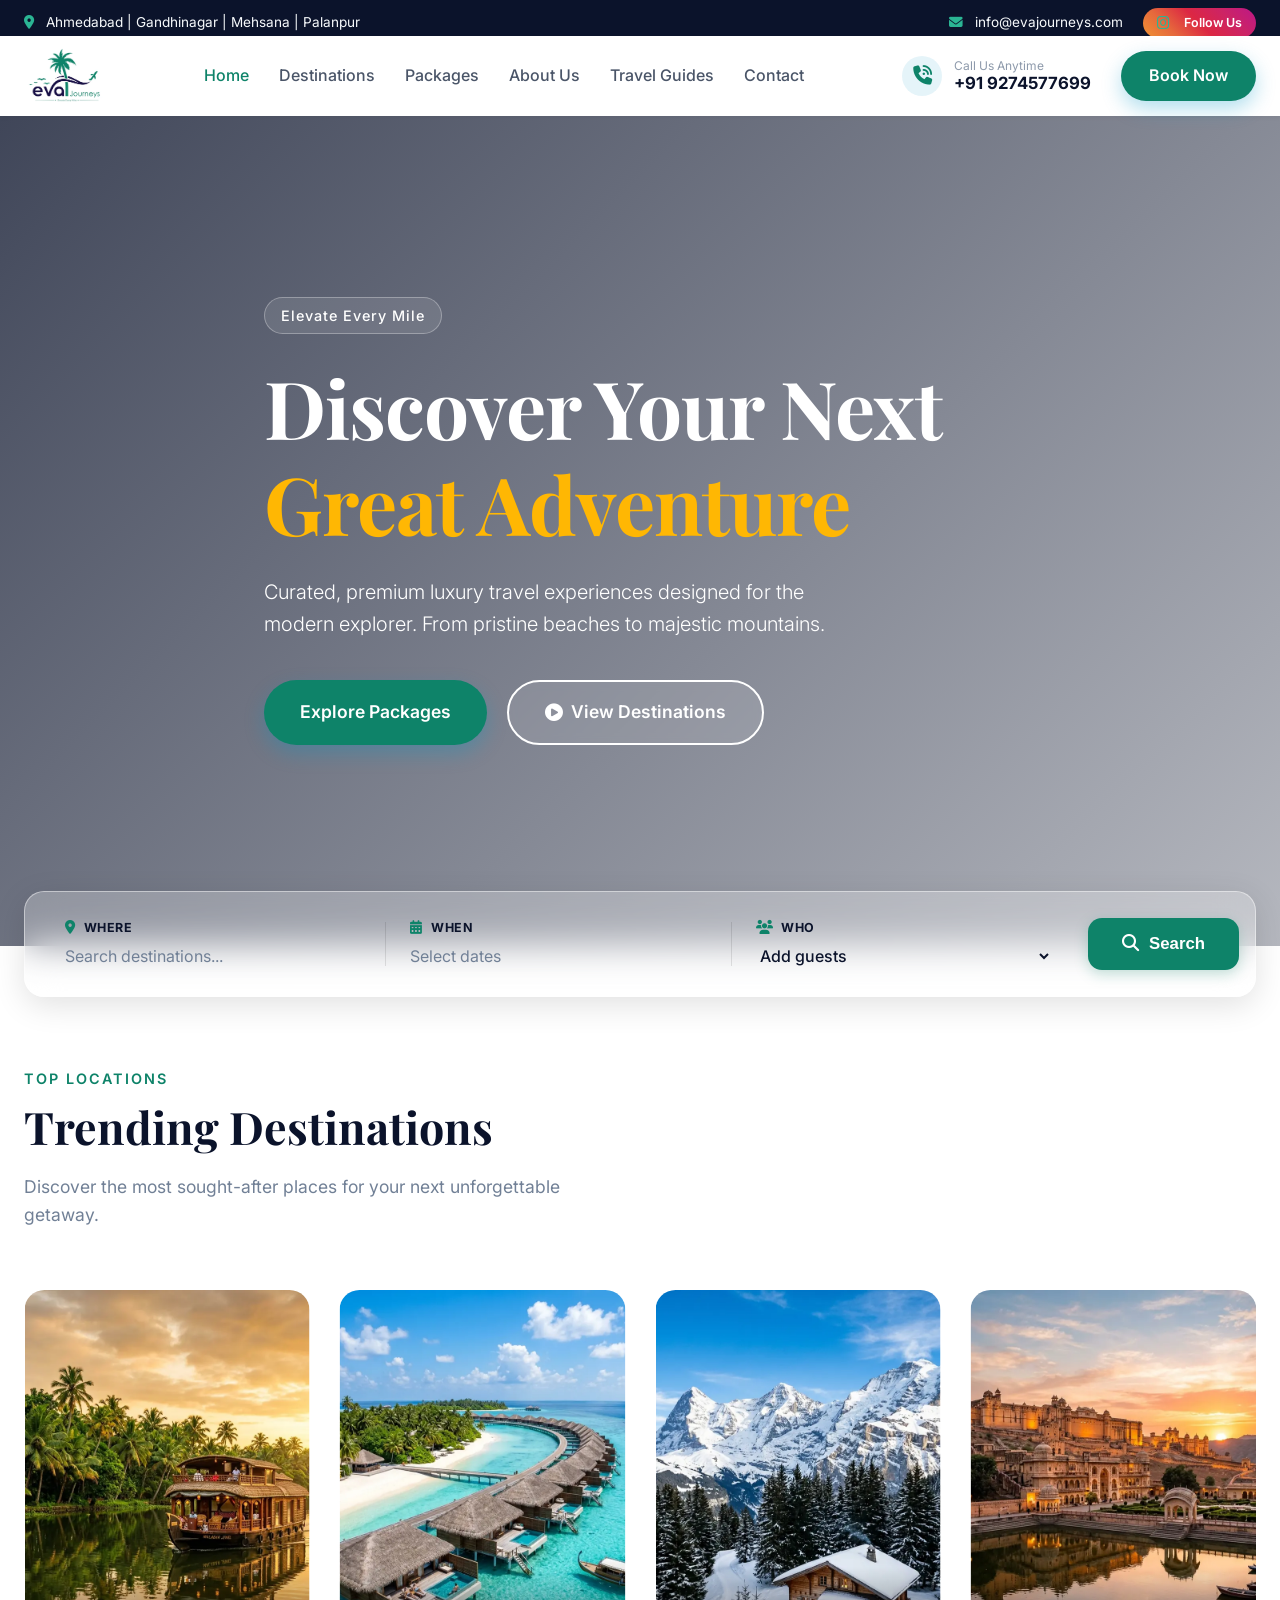
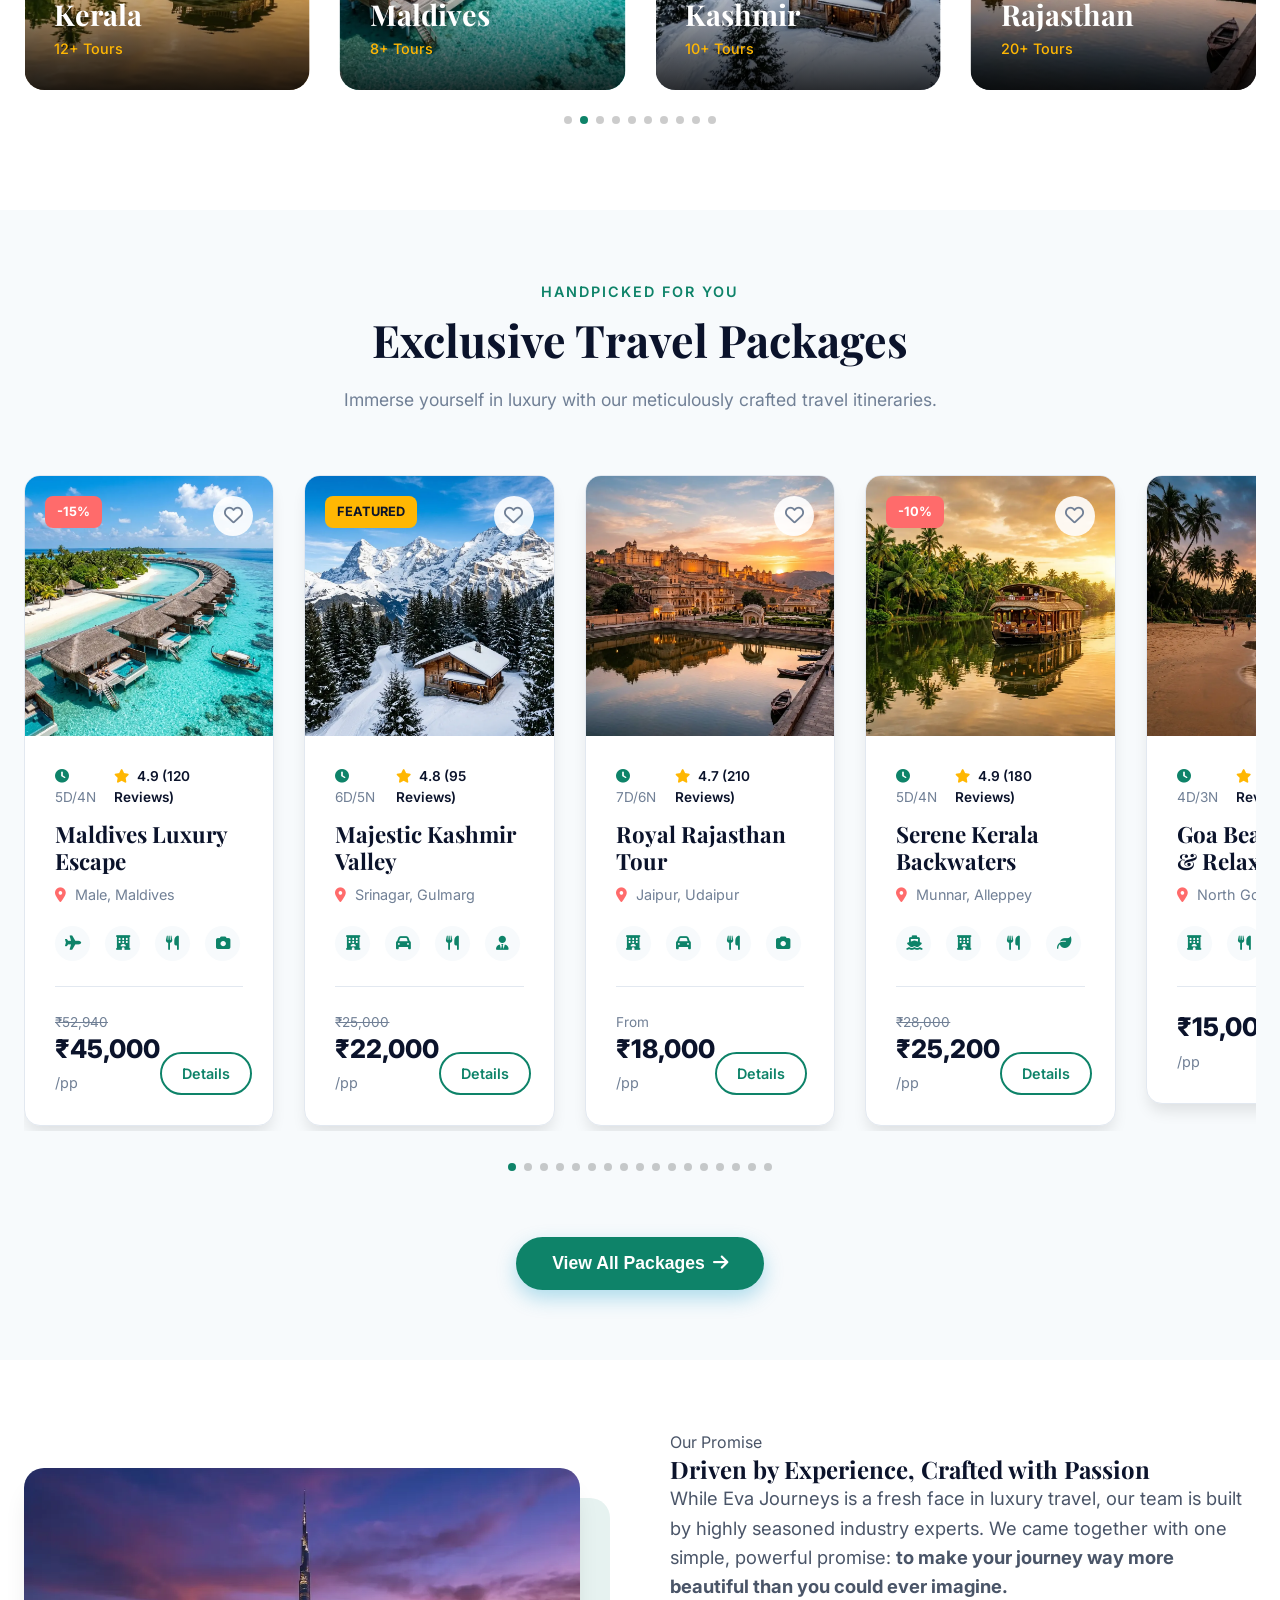
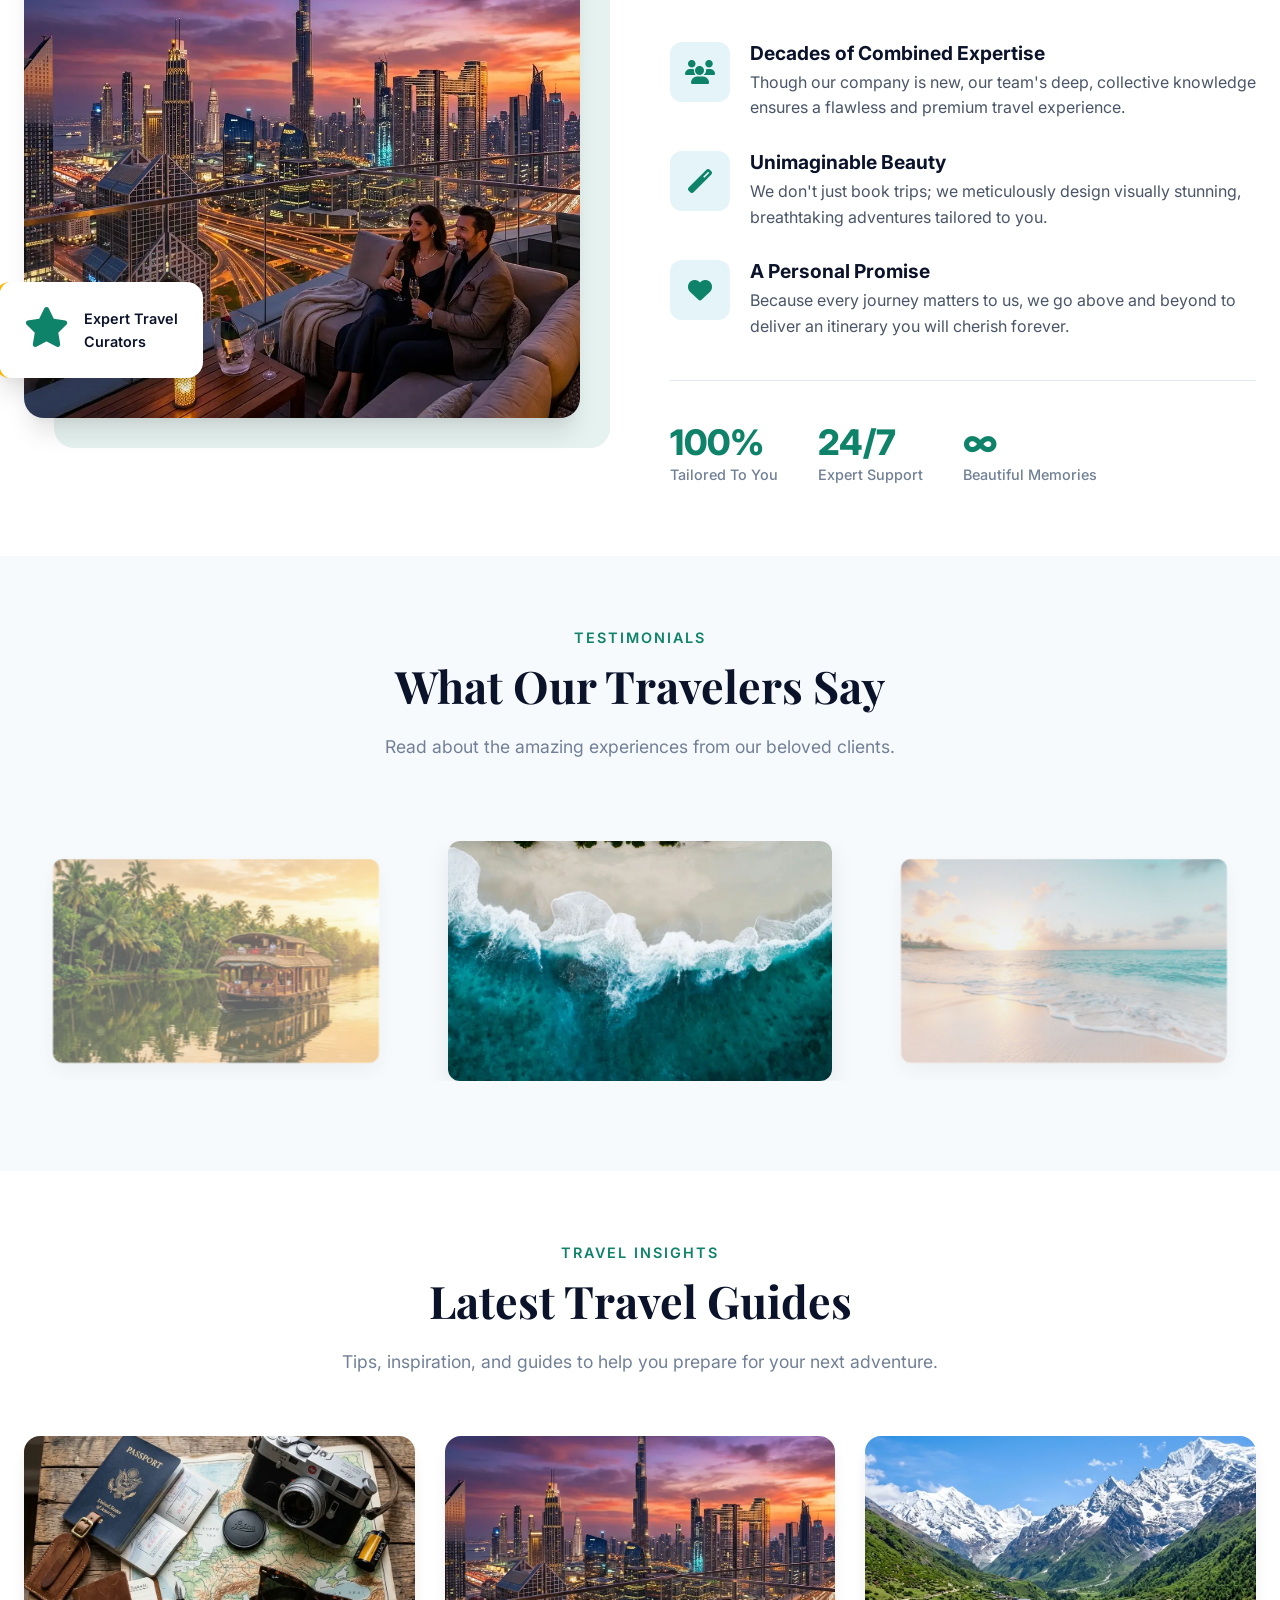
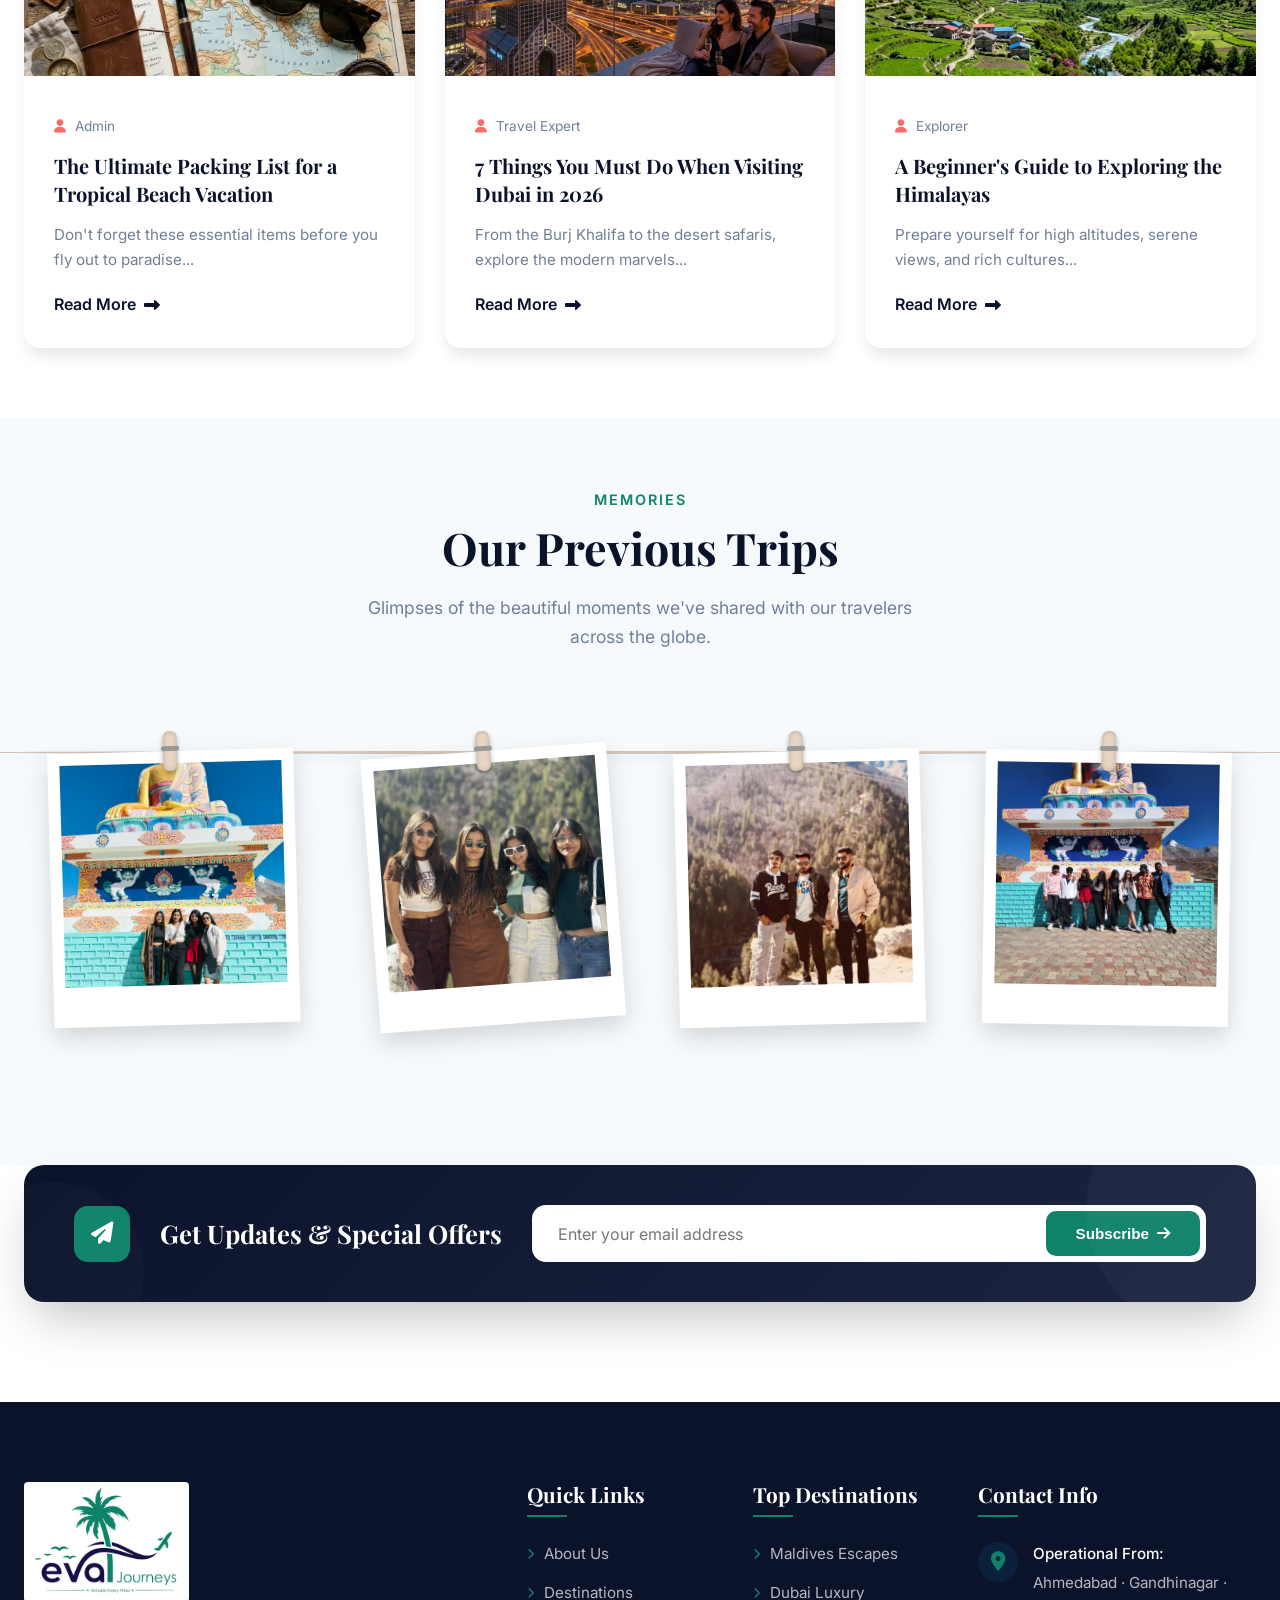
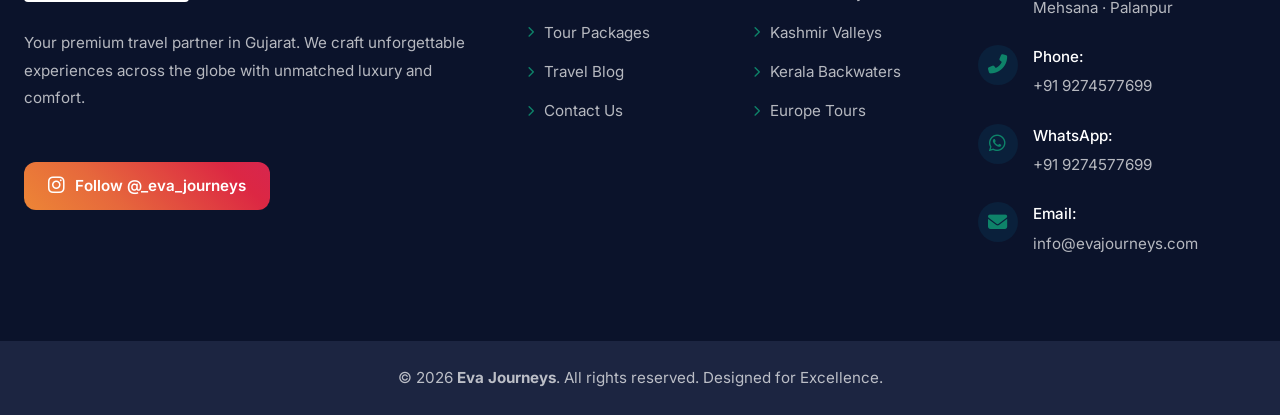
==== commit 127c7943: "Optimize mobile responsiveness and layout" ====
--- a/index.html
+++ b/index.html
@@ -5,6 +5,7 @@
     <meta name="viewport" content="width=device-width, initial-scale=1.0">
     <title>Eva Journeys | Premium Travel Experiences</title>
     <meta name="description" content="Discover breathtaking destinations with Eva Journeys. Premium travel packages based in Gujarat.">
+    <link rel="icon" href="favicon.ico" sizes="any">
     
     <!-- Google Fonts -->
     <link rel="preconnect" href="https://fonts.googleapis.com">
@@ -20,6 +21,8 @@
     <!-- AOS CSS -->
     <link href="https://unpkg.com/aos@2.3.1/dist/aos.css" rel="stylesheet">
 
+    <link rel="preload" as="image" href="assets/optimized/hero.webp">
+
     <!-- Custom CSS -->
     <link rel="stylesheet" href="style.css">
 </head>
@@ -42,7 +45,7 @@
     <!-- Navbar -->
     <nav class="navbar">
         <div class="container nav-container">
-            <a href="#" class="logo"><img src="assets/logo/light.jpg" alt="Eva Journeys"></a>
+            <a href="#" class="logo"><img src="assets/optimized/logo/light.webp" alt="Eva Journeys" decoding="async"></a>
             <ul class="nav-links">
                 <li><a href="#home" class="active">Home</a></li>
                 <li><a href="#destinations">Destinations</a></li>
@@ -71,8 +74,8 @@
     <header id="home" class="hero">
         <div class="hero-bg">
             <div class="hero-slideshow zoom-effect">
-                <img src="assets/hero.jpg" alt="Stunning Landscape 1">
-                <img src="assets/hero2.jpg" alt="Stunning Landscape 2">
+                <img src="assets/optimized/hero.webp" alt="Stunning Landscape 1" loading="eager" decoding="async" fetchpriority="high">
+                <img data-src="assets/optimized/hero2.webp" alt="Stunning Landscape 2" loading="lazy" decoding="async" fetchpriority="low">
             </div>
             <div class="overlay"></div>
         </div>
@@ -137,7 +140,7 @@
                     <!-- Dest 1 -->
                     <div class="swiper-slide">
                         <div class="dest-card">
-                            <img src="assets/dest_dubai_1777758841607.png" alt="Dubai">
+                            <img src="assets/optimized/dest_dubai_1777758841607.webp" alt="Dubai" loading="lazy" decoding="async">
                             <div class="dest-overlay">
                                 <h3>Dubai</h3>
                                 <p>15+ Tours</p>
@@ -147,7 +150,7 @@
                     <!-- Dest 2 -->
                     <div class="swiper-slide">
                         <div class="dest-card">
-                            <img src="assets/dest_kerala_1777758824512.png" alt="Kerala">
+                            <img src="assets/optimized/dest_kerala_1777758824512.webp" alt="Kerala" loading="lazy" decoding="async">
                             <div class="dest-overlay">
                                 <h3>Kerala</h3>
                                 <p>12+ Tours</p>
@@ -157,7 +160,7 @@
                     <!-- Dest 3 -->
                     <div class="swiper-slide">
                         <div class="dest-card">
-                            <img src="assets/package_beach_1777758374058.png" alt="Maldives">
+                            <img src="assets/optimized/package_beach_1777758374058.webp" alt="Maldives" loading="lazy" decoding="async">
                             <div class="dest-overlay">
                                 <h3>Maldives</h3>
                                 <p>8+ Tours</p>
@@ -167,7 +170,7 @@
                     <!-- Dest 4 -->
                     <div class="swiper-slide">
                         <div class="dest-card">
-                            <img src="assets/package_mountain_1777758392898.png" alt="Kashmir">
+                            <img src="assets/optimized/package_mountain_1777758392898.webp" alt="Kashmir" loading="lazy" decoding="async">
                             <div class="dest-overlay">
                                 <h3>Kashmir</h3>
                                 <p>10+ Tours</p>
@@ -177,7 +180,7 @@
                     <!-- Dest 5 -->
                     <div class="swiper-slide">
                         <div class="dest-card">
-                            <img src="assets/package_heritage_1777758407944.png" alt="Rajasthan">
+                            <img src="assets/optimized/package_heritage_1777758407944.webp" alt="Rajasthan" loading="lazy" decoding="async">
                             <div class="dest-overlay">
                                 <h3>Rajasthan</h3>
                                 <p>20+ Tours</p>
@@ -187,7 +190,7 @@
                     <!-- Dest 6 -->
                     <div class="swiper-slide">
                         <div class="dest-card">
-                            <img src="assets/goa.jpg" alt="Goa">
+                            <img src="assets/optimized/goa.webp" alt="Goa" loading="lazy" decoding="async">
                             <div class="dest-overlay">
                                 <h3>Goa</h3>
                                 <p>18+ Tours</p>
@@ -197,7 +200,7 @@
                     <!-- Dest 7 -->
                     <div class="swiper-slide">
                         <div class="dest-card">
-                            <img src="assets/switzerland.jpg" alt="Switzerland">
+                            <img src="assets/optimized/switzerland.webp" alt="Switzerland" loading="lazy" decoding="async">
                             <div class="dest-overlay">
                                 <h3>Switzerland</h3>
                                 <p>5+ Tours</p>
@@ -207,7 +210,7 @@
                     <!-- Dest 8 -->
                     <div class="swiper-slide">
                         <div class="dest-card">
-                            <img src="assets/paris.jpg" alt="Paris">
+                            <img src="assets/optimized/paris.webp" alt="Paris" loading="lazy" decoding="async">
                             <div class="dest-overlay">
                                 <h3>Paris</h3>
                                 <p>14+ Tours</p>
@@ -217,7 +220,7 @@
                     <!-- Dest 9 -->
                     <div class="swiper-slide">
                         <div class="dest-card">
-                            <img src="assets/singapore.jpg" alt="Singapore">
+                            <img src="assets/optimized/singapore.webp" alt="Singapore" loading="lazy" decoding="async">
                             <div class="dest-overlay">
                                 <h3>Singapore</h3>
                                 <p>22+ Tours</p>
@@ -227,7 +230,7 @@
                     <!-- Dest 10 -->
                     <div class="swiper-slide">
                         <div class="dest-card">
-                            <img src="assets/bali.jpg" alt="Bali">
+                            <img src="assets/optimized/bali.webp" alt="Bali" loading="lazy" decoding="async">
                             <div class="dest-overlay">
                                 <h3>Bali</h3>
                                 <p>25+ Tours</p>
@@ -255,7 +258,7 @@
                 <div class="swiper-slide">
                 <div class="package-card" data-aos="fade-up" data-aos-delay="100">
                     <div class="package-img">
-                        <img src="assets/package_beach_1777758374058.png" alt="Maldives Beach Resort">
+                        <img src="assets/optimized/package_beach_1777758374058.webp" alt="Maldives Beach Resort" loading="lazy" decoding="async">
                         <div class="badge-discount">-15%</div>
                         <div class="wishlist-btn"><i class="far fa-heart"></i></div>
                     </div>
@@ -289,7 +292,7 @@
                 <div class="swiper-slide">
                 <div class="package-card" data-aos="fade-up" data-aos-delay="200">
                     <div class="package-img">
-                        <img src="assets/package_mountain_1777758392898.png" alt="Kashmir Snow Mountains">
+                        <img src="assets/optimized/package_mountain_1777758392898.webp" alt="Kashmir Snow Mountains" loading="lazy" decoding="async">
                         <div class="badge-featured">Featured</div>
                         <div class="wishlist-btn"><i class="far fa-heart"></i></div>
                     </div>
@@ -323,7 +326,7 @@
                 <div class="swiper-slide">
                 <div class="package-card" data-aos="fade-up" data-aos-delay="300">
                     <div class="package-img">
-                        <img src="assets/package_heritage_1777758407944.png" alt="Rajasthan Heritage Palace">
+                        <img src="assets/optimized/package_heritage_1777758407944.webp" alt="Rajasthan Heritage Palace" loading="lazy" decoding="async">
                         <div class="wishlist-btn"><i class="far fa-heart"></i></div>
                     </div>
                     <div class="package-content">
@@ -356,7 +359,7 @@
                 <div class="swiper-slide">
                  <div class="package-card" data-aos="fade-up" data-aos-delay="400">
                     <div class="package-img">
-                        <img src="assets/dest_kerala_1777758824512.png" alt="Kerala Backwaters">
+                        <img src="assets/optimized/dest_kerala_1777758824512.webp" alt="Kerala Backwaters" loading="lazy" decoding="async">
                         <div class="badge-discount">-10%</div>
                         <div class="wishlist-btn"><i class="far fa-heart"></i></div>
                     </div>
@@ -391,7 +394,7 @@
                 <div class="swiper-slide">
                 <div class="package-card" data-aos="fade-up">
                     <div class="package-img">
-                        <img src="assets/pack_goa_1777761896810.png" alt="Goa Beach Party">
+                        <img src="assets/optimized/pack_goa_1777761896810.webp" alt="Goa Beach Party" loading="lazy" decoding="async">
                         <div class="wishlist-btn"><i class="far fa-heart"></i></div>
                     </div>
                     <div class="package-content">
@@ -422,7 +425,7 @@
                 <div class="swiper-slide">
                 <div class="package-card" data-aos="fade-up">
                     <div class="package-img">
-                        <img src="assets/pack_swiss_1777761917902.png" alt="Switzerland Alpine Magic">
+                        <img src="assets/optimized/pack_swiss_1777761917902.webp" alt="Switzerland Alpine Magic" loading="lazy" decoding="async">
                         <div class="wishlist-btn"><i class="far fa-heart"></i></div>
                     </div>
                     <div class="package-content">
@@ -453,7 +456,7 @@
                 <div class="swiper-slide">
                 <div class="package-card" data-aos="fade-up">
                     <div class="package-img">
-                        <img src="assets/pack_paris_1777761934384.png" alt="Paris Romance & Heritage">
+                        <img src="assets/optimized/pack_paris_1777761934384.webp" alt="Paris Romance & Heritage" loading="lazy" decoding="async">
                         <div class="wishlist-btn"><i class="far fa-heart"></i></div>
                     </div>
                     <div class="package-content">
@@ -484,7 +487,7 @@
                 <div class="swiper-slide">
                 <div class="package-card" data-aos="fade-up">
                     <div class="package-img">
-                        <img src="assets/pack_singapore_1777761954866.png" alt="Singapore City Tour">
+                        <img src="assets/optimized/pack_singapore_1777761954866.webp" alt="Singapore City Tour" loading="lazy" decoding="async">
                         <div class="wishlist-btn"><i class="far fa-heart"></i></div>
                     </div>
                     <div class="package-content">
@@ -515,7 +518,7 @@
                 <div class="swiper-slide">
                 <div class="package-card" data-aos="fade-up">
                     <div class="package-img">
-                        <img src="assets/pack_bali_1777761974206.png" alt="Bali Tropical Vibes">
+                        <img src="assets/optimized/pack_bali_1777761974206.webp" alt="Bali Tropical Vibes" loading="lazy" decoding="async">
                         <div class="wishlist-btn"><i class="far fa-heart"></i></div>
                     </div>
                     <div class="package-content">
@@ -546,7 +549,7 @@
                 <div class="swiper-slide">
                 <div class="package-card" data-aos="fade-up">
                     <div class="package-img">
-                        <img src="assets/dest_dubai_1777758841607.png" alt="Dubai Desert Safari">
+                        <img src="assets/optimized/dest_dubai_1777758841607.webp" alt="Dubai Desert Safari" loading="lazy" decoding="async">
                         <div class="wishlist-btn"><i class="far fa-heart"></i></div>
                     </div>
                     <div class="package-content">
@@ -577,7 +580,7 @@
                 <div class="swiper-slide">
                 <div class="package-card" data-aos="fade-up">
                     <div class="package-img">
-                        <img src="assets/pack_andaman_1777761993773.png" alt="Andaman Islands Paradise">
+                        <img src="assets/optimized/pack_andaman_1777761993773.webp" alt="Andaman Islands Paradise" loading="lazy" decoding="async">
                         <div class="wishlist-btn"><i class="far fa-heart"></i></div>
                     </div>
                     <div class="package-content">
@@ -608,7 +611,7 @@
                 <div class="swiper-slide">
                 <div class="package-card" data-aos="fade-up">
                     <div class="package-img">
-                        <img src="assets/hero_travel_1777758355643.png" alt="Sikkim Delights">
+                        <img src="assets/optimized/hero_travel_1777758355643.webp" alt="Sikkim Delights" loading="lazy" decoding="async">
                         <div class="wishlist-btn"><i class="far fa-heart"></i></div>
                     </div>
                     <div class="package-content">
@@ -639,7 +642,7 @@
                 <div class="swiper-slide">
                 <div class="package-card" data-aos="fade-up">
                     <div class="package-img">
-                        <img src="assets/pack_himachal_1777762014773.png" alt="Himachal Adventure">
+                        <img src="assets/optimized/pack_himachal_1777762014773.webp" alt="Himachal Adventure" loading="lazy" decoding="async">
                         <div class="wishlist-btn"><i class="far fa-heart"></i></div>
                     </div>
                     <div class="package-content">
@@ -670,7 +673,7 @@
                 <div class="swiper-slide">
                 <div class="package-card" data-aos="fade-up">
                     <div class="package-img">
-                        <img src="assets/pack_ladakh_1777762031753.png" alt="Leh Ladakh Bike Trip">
+                        <img src="assets/optimized/pack_ladakh_1777762031753.webp" alt="Leh Ladakh Bike Trip" loading="lazy" decoding="async">
                         <div class="wishlist-btn"><i class="far fa-heart"></i></div>
                     </div>
                     <div class="package-content">
@@ -701,7 +704,7 @@
                 <div class="swiper-slide">
                 <div class="package-card" data-aos="fade-up">
                     <div class="package-img">
-                        <img src="assets/pack_meghalaya_1777762048985.png" alt="Meghalaya Roots">
+                        <img src="assets/optimized/pack_meghalaya_1777762048985.webp" alt="Meghalaya Roots" loading="lazy" decoding="async">
                         <div class="wishlist-btn"><i class="far fa-heart"></i></div>
                     </div>
                     <div class="package-content">
@@ -732,7 +735,7 @@
                 <div class="swiper-slide">
                 <div class="package-card" data-aos="fade-up">
                     <div class="package-img">
-                        <img src="https://images.unsplash.com/photo-1552465011-b4e21bf6e79a?auto=format&fit=crop&q=80&w=800" alt="Thailand Highlights">
+                        <img src="https://images.unsplash.com/photo-1552465011-b4e21bf6e79a?auto=format&fit=crop&q=80&w=800" alt="Thailand Highlights" loading="lazy" decoding="async">
                         <div class="wishlist-btn"><i class="far fa-heart"></i></div>
                     </div>
                     <div class="package-content">
@@ -763,7 +766,7 @@
                 <div class="swiper-slide">
                 <div class="package-card" data-aos="fade-up">
                     <div class="package-img">
-                        <img src="https://images.unsplash.com/photo-1515542622106-78bda8cd447e?auto=format&fit=crop&q=80&w=800" alt="Europe Grand Tour">
+                        <img src="https://images.unsplash.com/photo-1515542622106-78bda8cd447e?auto=format&fit=crop&q=80&w=800" alt="Europe Grand Tour" loading="lazy" decoding="async">
                         <div class="wishlist-btn"><i class="far fa-heart"></i></div>
                     </div>
                     <div class="package-content">
@@ -794,7 +797,7 @@
                 <div class="swiper-slide">
                 <div class="package-card" data-aos="fade-up">
                     <div class="package-img">
-                        <img src="https://images.unsplash.com/photo-1528127269322-539801943592?auto=format&fit=crop&q=80&w=800" alt="Vietnam Golden Bridge">
+                        <img src="https://images.unsplash.com/photo-1528127269322-539801943592?auto=format&fit=crop&q=80&w=800" alt="Vietnam Golden Bridge" loading="lazy" decoding="async">
                         <div class="wishlist-btn"><i class="far fa-heart"></i></div>
                     </div>
                     <div class="package-content">
@@ -825,7 +828,7 @@
                 <div class="swiper-slide">
                 <div class="package-card" data-aos="fade-up">
                     <div class="package-img">
-                        <img src="https://images.unsplash.com/photo-1586227740560-8cf2732c1531?auto=format&fit=crop&q=80&w=800" alt="Sri Lanka Cultural">
+                        <img src="https://images.unsplash.com/photo-1586227740560-8cf2732c1531?auto=format&fit=crop&q=80&w=800" alt="Sri Lanka Cultural" loading="lazy" decoding="async">
                         <div class="wishlist-btn"><i class="far fa-heart"></i></div>
                     </div>
                     <div class="package-content">
@@ -856,7 +859,7 @@
                 <div class="swiper-slide">
                 <div class="package-card" data-aos="fade-up">
                     <div class="package-img">
-                        <img src="https://images.unsplash.com/photo-1596710104473-cbcf00d89269?auto=format&fit=crop&q=80&w=800" alt="Gujarat Rann Utsav">
+                        <img src="https://images.unsplash.com/photo-1596710104473-cbcf00d89269?auto=format&fit=crop&q=80&w=800" alt="Gujarat Rann Utsav" loading="lazy" decoding="async">
                         <div class="wishlist-btn"><i class="far fa-heart"></i></div>
                     </div>
                     <div class="package-content">
@@ -897,7 +900,7 @@
         <div class="container why-us-grid">
             <div class="why-us-image" data-aos="fade-right">
                 <div class="image-wrapper">
-                    <img src="assets/dest_dubai_1777758841607.png" alt="Travel Experience" class="main-img">
+                    <img src="assets/optimized/dest_dubai_1777758841607.webp" alt="Travel Experience" class="main-img" loading="lazy" decoding="async">
                     <div class="experience-badge">
                         <span class="number"><i class="fas fa-star" style="font-size: 2.5rem; margin-bottom: 5px; display: block;"></i></span>
                         <span class="text">Expert Travel<br>Curators</span>
@@ -984,7 +987,7 @@
                 <!-- Blog 1 -->
                 <div class="blog-card" data-aos="fade-up" data-aos-delay="100">
                     <div class="blog-img">
-                        <img src="assets/blog_1_1777758883075.png" alt="Travel Essentials">
+                        <img src="assets/optimized/blog_1_1777758883075.webp" alt="Travel Essentials" loading="lazy" decoding="async">
                     </div>
                     <div class="blog-content">
                         <div class="blog-meta">
@@ -999,7 +1002,7 @@
                 <!-- Blog 2 -->
                 <div class="blog-card" data-aos="fade-up" data-aos-delay="200">
                     <div class="blog-img">
-                        <img src="assets/dest_dubai_1777758841607.png" alt="Dubai Guide">
+                        <img src="assets/optimized/dest_dubai_1777758841607.webp" alt="Dubai Guide" loading="lazy" decoding="async">
                     </div>
                     <div class="blog-content">
                         <div class="blog-meta">
@@ -1014,7 +1017,7 @@
                 <!-- Blog 3 -->
                 <div class="blog-card" data-aos="fade-up" data-aos-delay="300">
                     <div class="blog-img">
-                        <img src="assets/hero_travel_1777758355643.png" alt="Himalayas">
+                        <img src="assets/optimized/hero_travel_1777758355643.webp" alt="Himalayas" loading="lazy" decoding="async">
                     </div>
                     <div class="blog-content">
                         <div class="blog-meta">
@@ -1073,7 +1076,7 @@
         <div class="footer-top">
             <div class="container footer-grid">
                 <div class="footer-col brand-col">
-                    <a href="#" class="logo footer-logo"><img src="assets/logo/light.jpg" alt="Eva Journeys"></a>
+                    <a href="#" class="logo footer-logo"><img src="assets/optimized/logo/light.webp" alt="Eva Journeys" loading="lazy" decoding="async"></a>
                     <p class="footer-desc">Your premium travel partner in Gujarat. We craft unforgettable experiences across the globe with unmatched luxury and comfort.</p>
                     <a href="https://www.instagram.com/_eva_journeys" target="_blank" class="ig-btn-footer">
                         <i class="fab fa-instagram"></i> Follow @_eva_journeys
--- a/style.css
+++ b/style.css
@@ -36,6 +36,7 @@
 
 html {
     scroll-behavior: smooth;
+    overflow-x: hidden;
 }
 
 body {
@@ -44,6 +45,7 @@
     background-color: var(--white);
     line-height: 1.6;
     overflow-x: hidden;
+    width: 100%;
 }
 
 h1,
@@ -73,11 +75,44 @@
     display: block;
 }
 
+img.lazy-media {
+    background-color: #EAF3F0;
+    background-image: linear-gradient(100deg, #EAF3F0 0%, #F8FCFB 45%, #DDEBE7 70%, #EAF3F0 100%);
+    background-size: 220% 100%;
+}
+
+img.lazy-media:not(.is-loaded) {
+    animation: lazySkeleton 1.25s ease-in-out infinite;
+}
+
+img.lazy-media.is-loaded,
+img.lazy-media.has-error {
+    animation: none;
+    background: transparent;
+}
+
+@keyframes lazySkeleton {
+    from {
+        background-position: 120% 0;
+    }
+
+    to {
+        background-position: -120% 0;
+    }
+}
+
+@media (prefers-reduced-motion: reduce) {
+    img.lazy-media:not(.is-loaded) {
+        animation: none;
+    }
+}
+
 .container {
     width: 100%;
     max-width: 1280px;
     margin: 0 auto;
     padding: 0 24px;
+    position: relative;
 }
 
 .section {
@@ -1758,7 +1793,7 @@
     }
 
     .container {
-        padding: 0 16px;
+        padding: 0 20px;
     }
 
     .mt-50 {
@@ -1798,7 +1833,8 @@
     }
 
     .logo img {
-        max-height: 40px;
+        max-height: 35px;
+        width: auto;
     }
 
     /* ===== Hero Mobile ===== */
@@ -1807,8 +1843,12 @@
         height: 70vh;
     }
 
+    .hero-content {
+        padding-top: 30px;
+    }
+
     .hero-content h1 {
-        font-size: 2.2rem;
+        font-size: 2.1rem;
         line-height: 1.2;
     }
 
@@ -2100,4 +2140,4 @@
         height: 250px !important;
         border-radius: 12px !important;
     }
-}+}
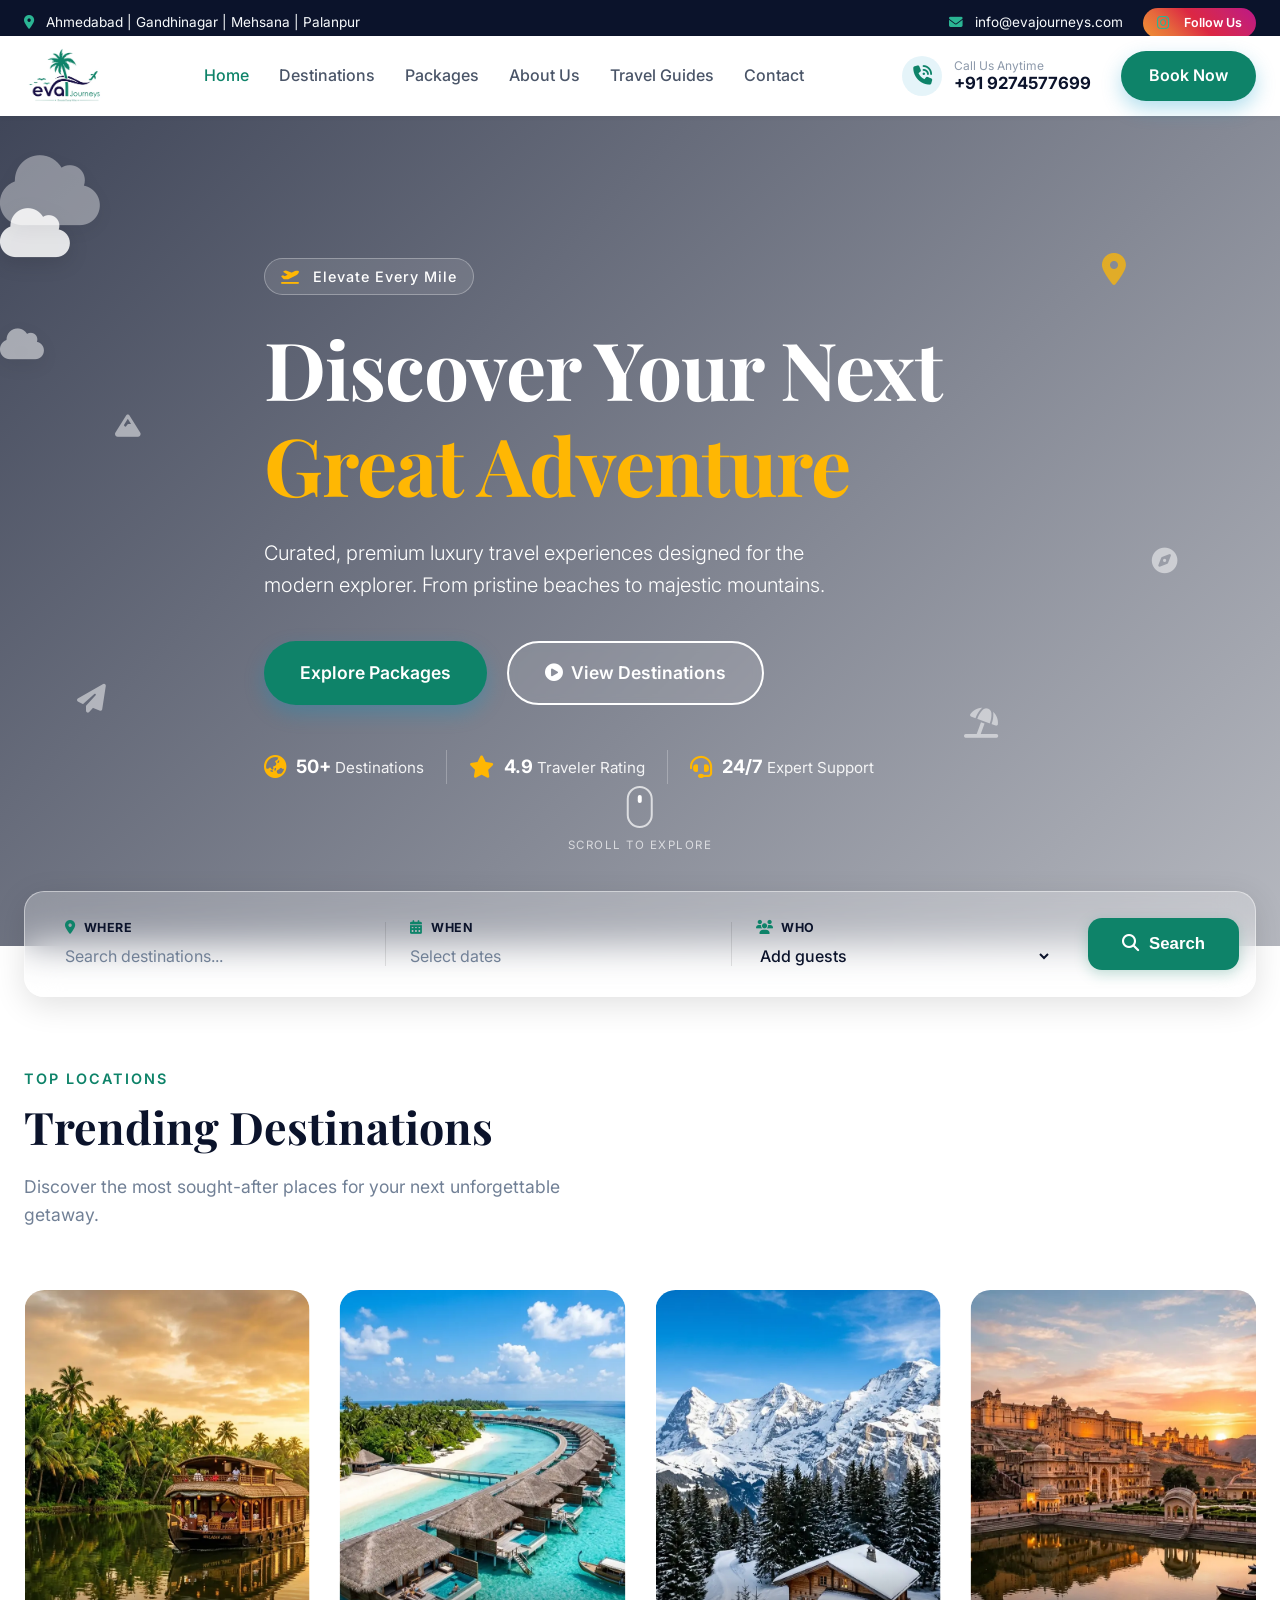
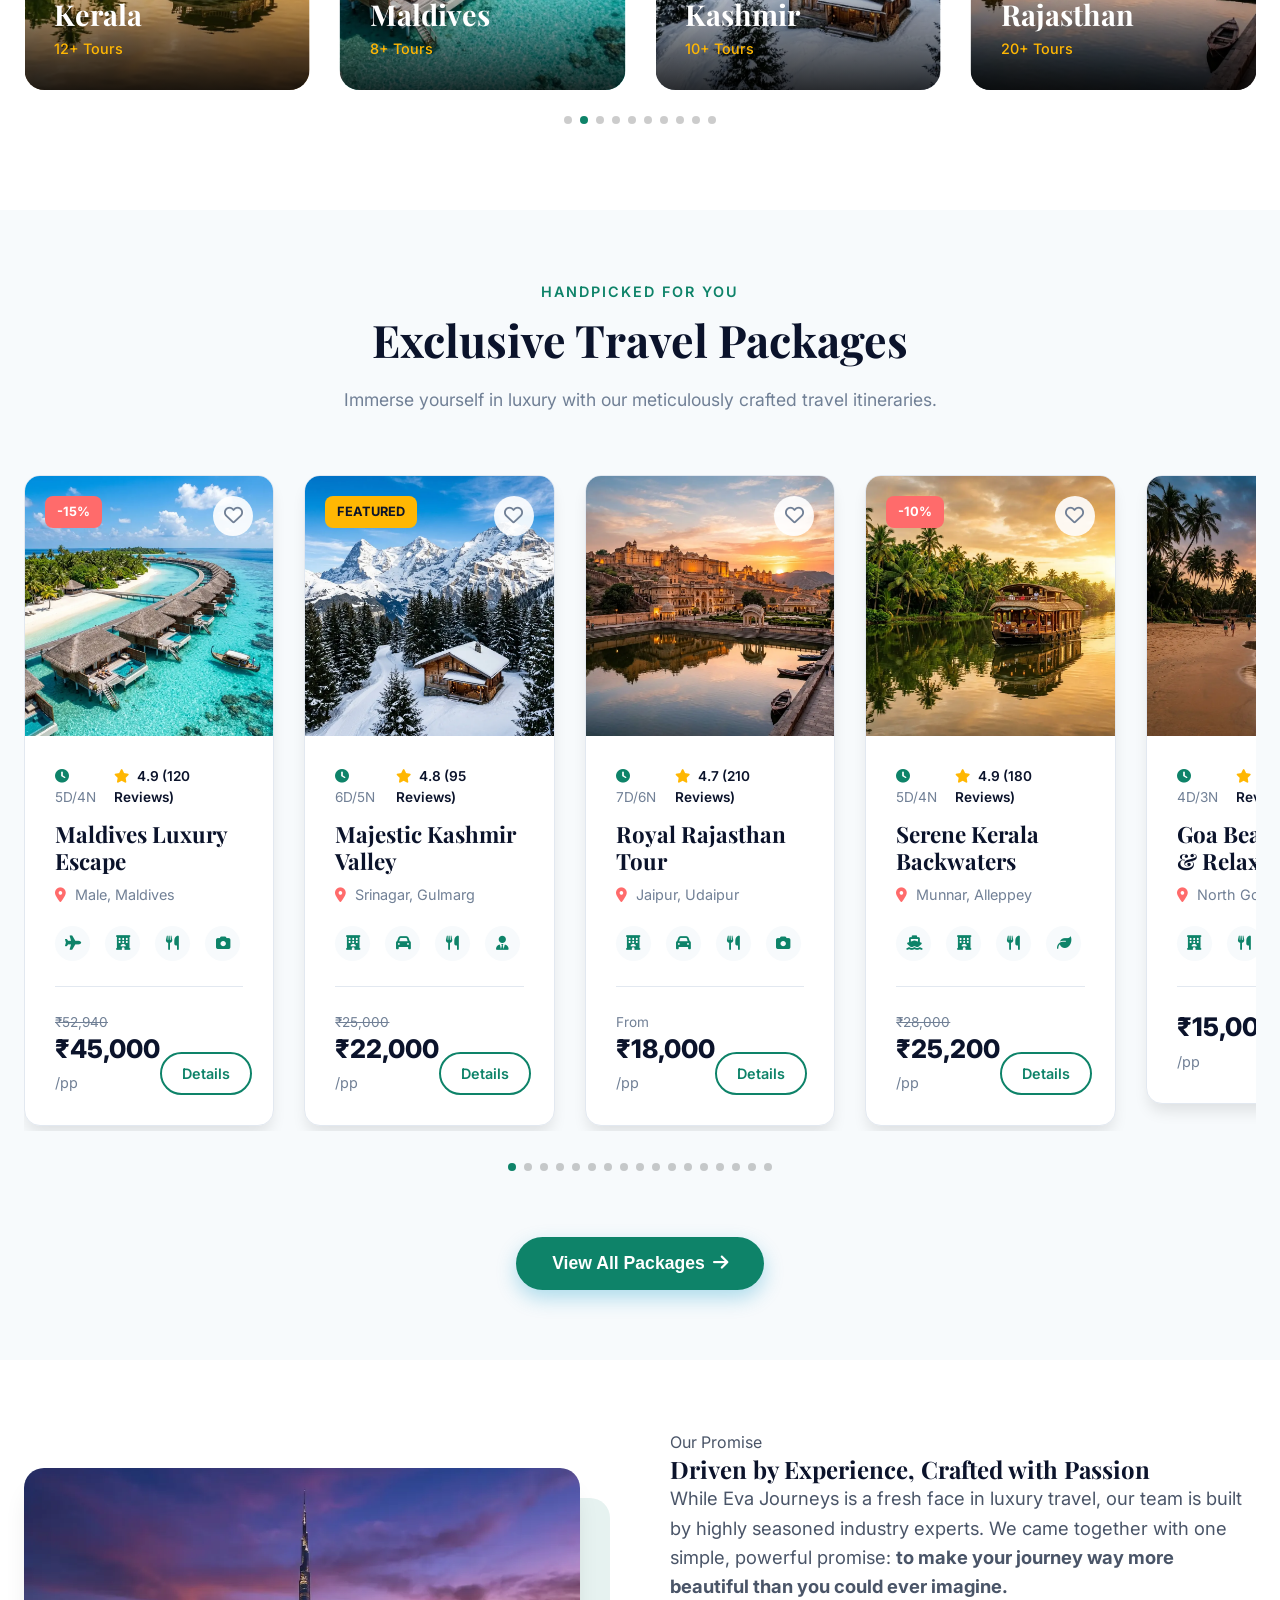
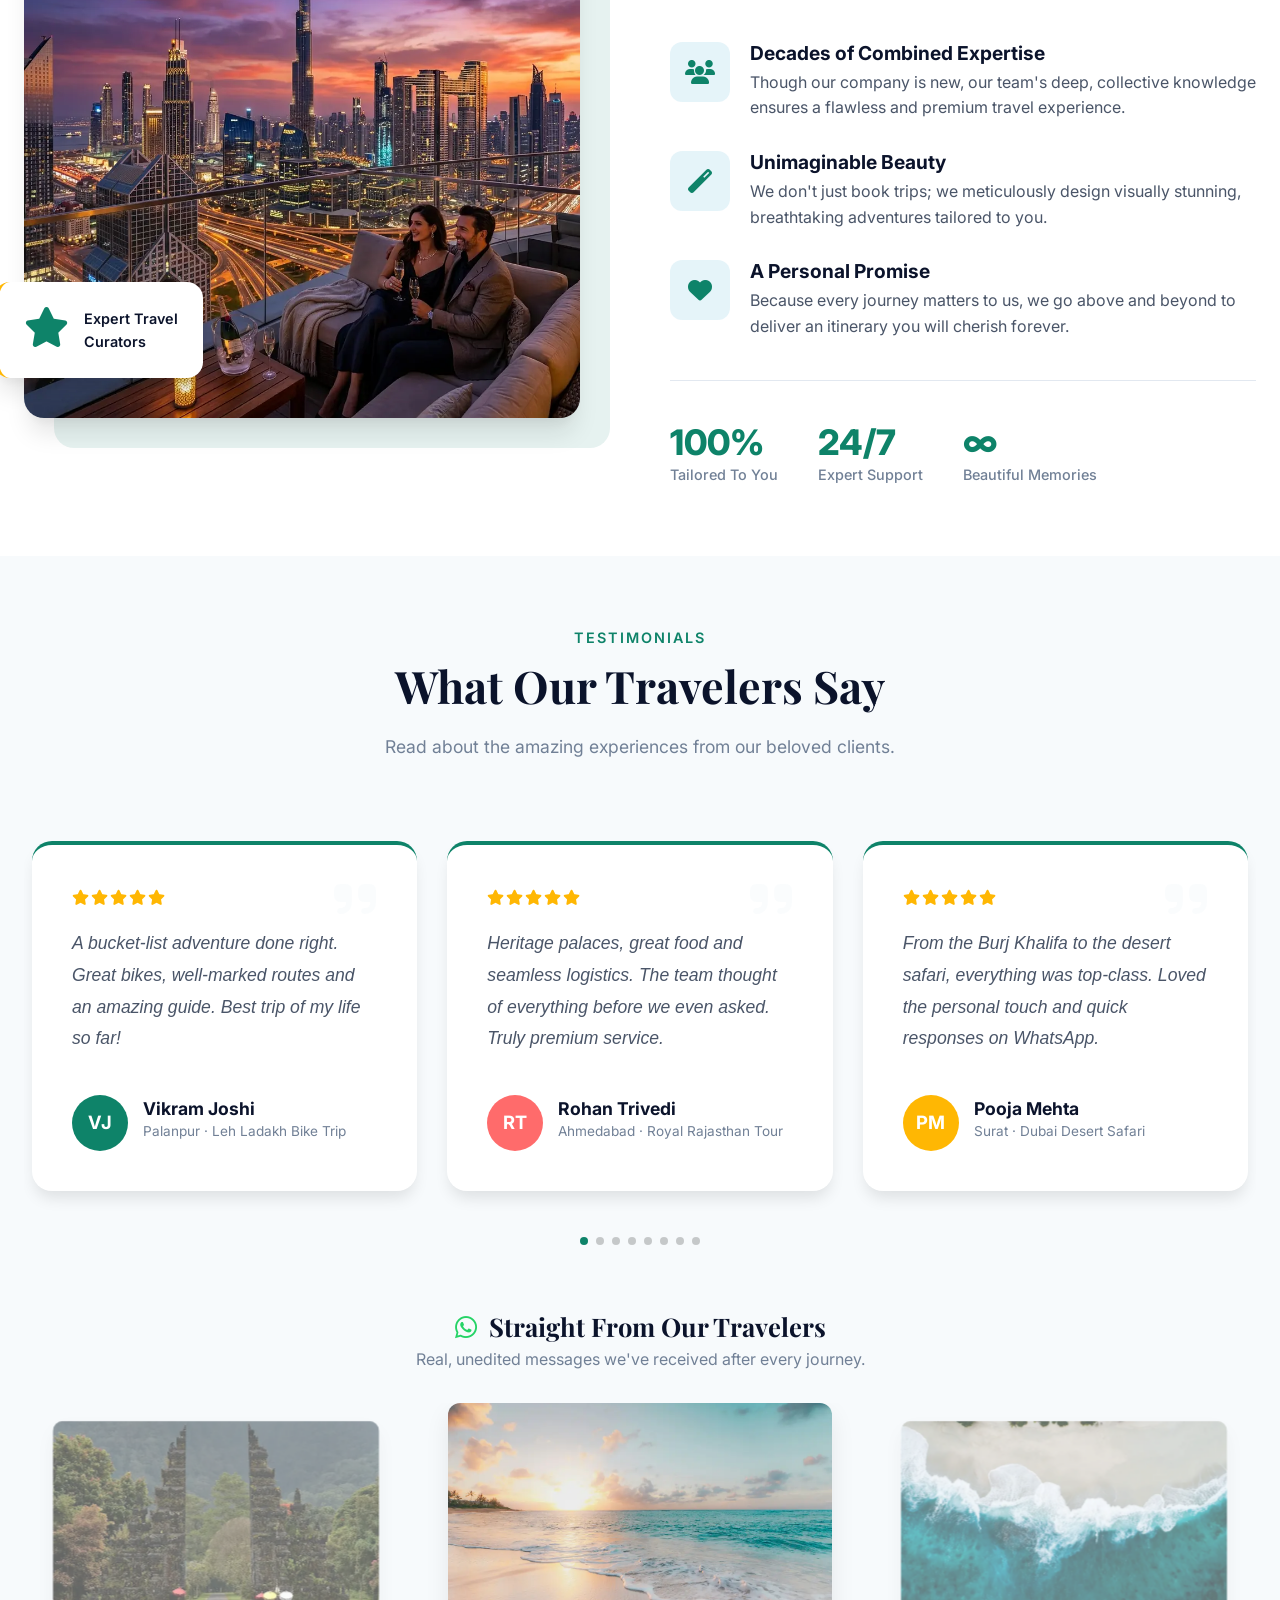
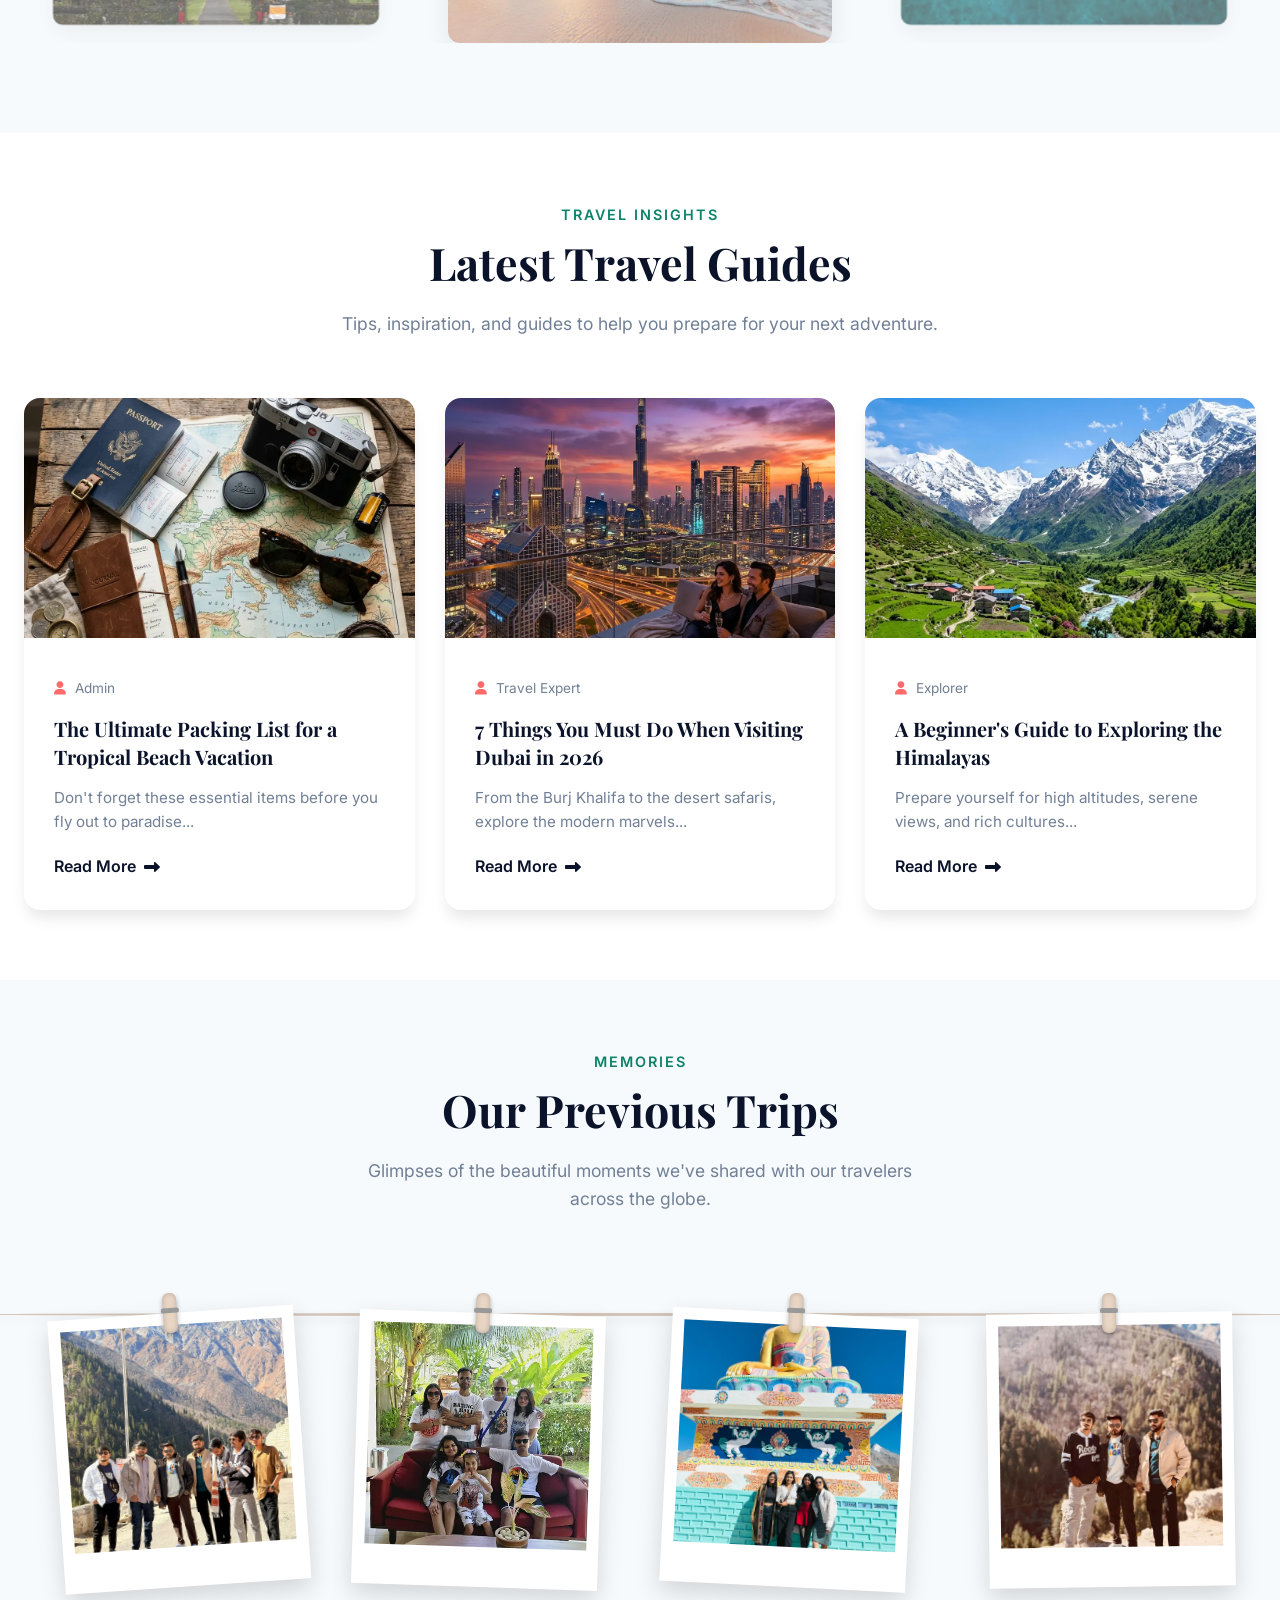
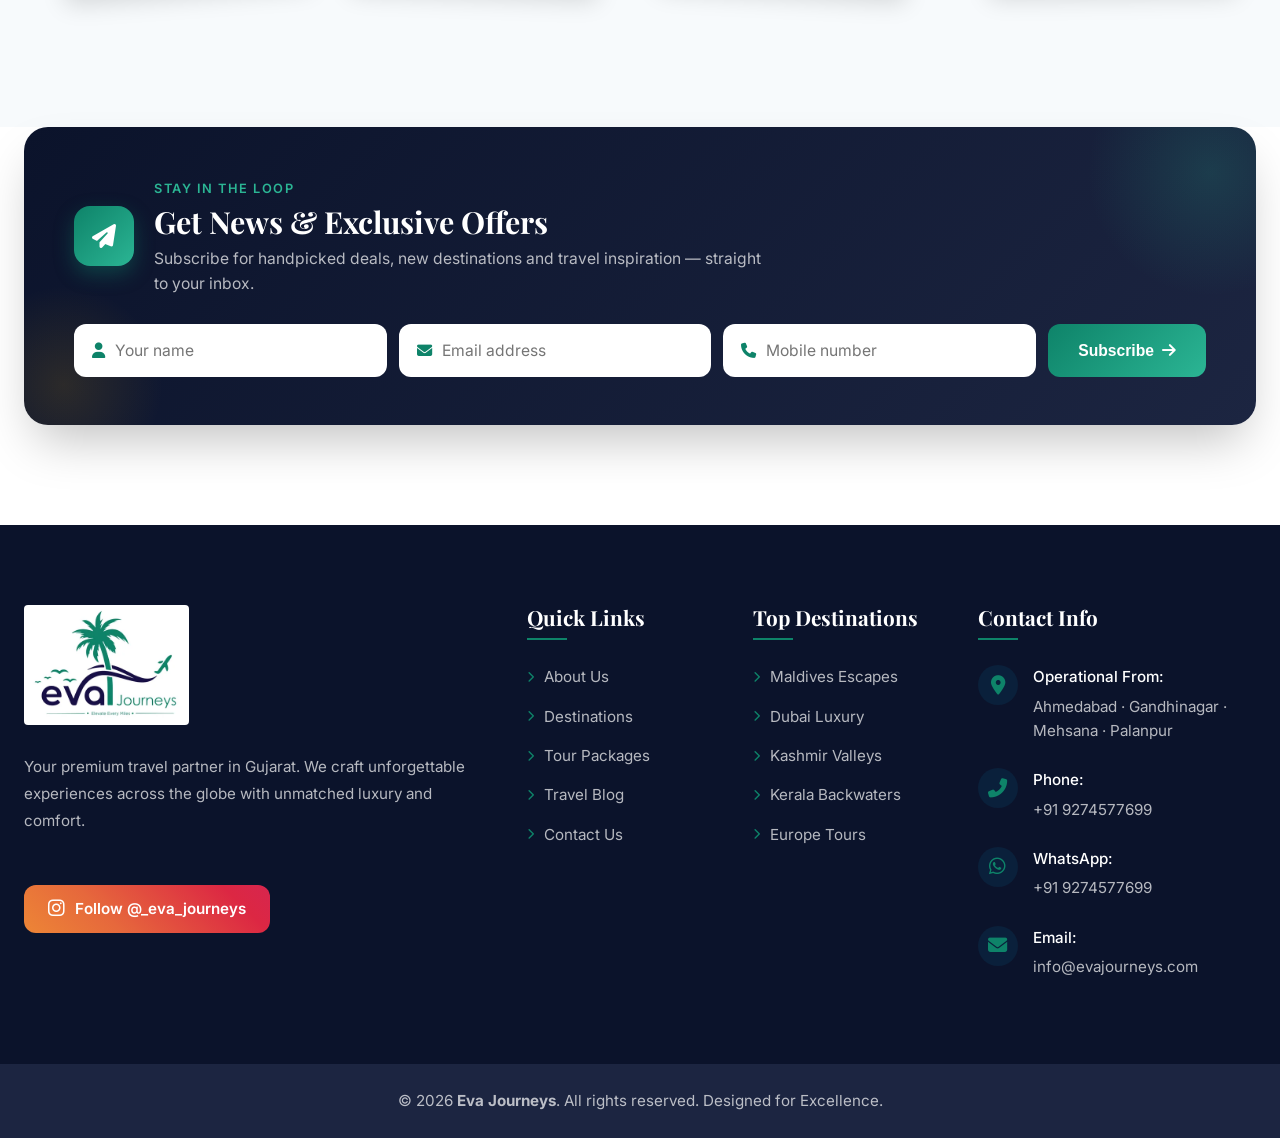
==== commit 6ae63fbd: "Add Web3Forms subscribe form, demo review carousel & animated hero - Replace Google Sheets newslette" ====
--- a/index.html
+++ b/index.html
@@ -79,15 +79,55 @@
             </div>
             <div class="overlay"></div>
         </div>
+
+        <!-- Travel Animation Scene -->
+        <div class="hero-scene" aria-hidden="true">
+            <!-- Drifting clouds -->
+            <span class="cloud cloud-1"><i class="fas fa-cloud"></i></span>
+            <span class="cloud cloud-2"><i class="fas fa-cloud"></i></span>
+            <span class="cloud cloud-3"><i class="fas fa-cloud"></i></span>
+
+            <!-- Flying plane with dashed flight path -->
+            <div class="flight-path">
+                <svg viewBox="0 0 1440 220" preserveAspectRatio="none" class="flight-line">
+                    <path d="M-50,180 C300,40 700,40 1000,120 C1200,170 1350,90 1500,30" fill="none"
+                          stroke="rgba(255,255,255,0.55)" stroke-width="2" stroke-dasharray="8 10" stroke-linecap="round"/>
+                </svg>
+                <i class="fas fa-plane plane"></i>
+            </div>
+
+            <!-- Floating travel icons -->
+            <span class="float-icon fi-1"><i class="fas fa-map-marker-alt"></i></span>
+            <span class="float-icon fi-2"><i class="fas fa-compass"></i></span>
+            <span class="float-icon fi-3"><i class="fas fa-paper-plane"></i></span>
+            <span class="float-icon fi-4"><i class="fas fa-umbrella-beach"></i></span>
+            <span class="float-icon fi-5"><i class="fas fa-mountain"></i></span>
+        </div>
+
         <div class="container hero-content">
-            <span class="hero-subtitle" data-aos="fade-up">Elevate Every Mile</span>
+            <span class="hero-subtitle" data-aos="fade-up"><i class="fas fa-plane-departure"></i> Elevate Every Mile</span>
             <h1 data-aos="fade-up" data-aos-delay="100">Discover Your Next <br><span class="text-highlight">Great Adventure</span></h1>
             <p data-aos="fade-up" data-aos-delay="200">Curated, premium luxury travel experiences designed for the modern explorer. From pristine beaches to majestic mountains.</p>
             <div class="hero-buttons" data-aos="fade-up" data-aos-delay="300">
                 <a href="#packages" class="btn btn-primary btn-large">Explore Packages</a>
                 <a href="#destinations" class="btn btn-outline-white btn-large"><i class="fas fa-play-circle"></i> View Destinations</a>
             </div>
-        </div>
+
+            <!-- Trust strip -->
+            <div class="hero-trust" data-aos="fade-up" data-aos-delay="400">
+                <div class="trust-item"><i class="fas fa-globe-asia"></i> <span><strong>50+</strong> Destinations</span></div>
+                <div class="trust-divider"></div>
+                <div class="trust-item"><i class="fas fa-star"></i> <span><strong>4.9</strong> Traveler Rating</span></div>
+                <div class="trust-divider"></div>
+                <div class="trust-item"><i class="fas fa-headset"></i> <span><strong>24/7</strong> Expert Support</span></div>
+            </div>
+        </div>
+
+        <!-- Scroll cue -->
+        <a href="#destinations" class="scroll-cue" aria-label="Scroll down">
+            <span class="mouse"><span class="wheel"></span></span>
+            <span class="scroll-text">Scroll to explore</span>
+        </a>
     </header>
 
     <!-- Advanced Search Widget -->
@@ -963,6 +1003,20 @@
                 <p>Read about the amazing experiences from our beloved clients.</p>
             </div>
 
+            <!-- Demo Review Carousel (text testimonials) -->
+            <div class="swiper testimonials-slider" data-aos="fade-up" data-aos-delay="100">
+                <div class="swiper-wrapper" id="testimonialsWrapper">
+                    <!-- Testimonial cards injected by script.js -->
+                </div>
+                <div class="swiper-pagination testimonials-pagination"></div>
+            </div>
+
+            <!-- Real Screenshot Reviews -->
+            <div class="reviews-subhead text-center" data-aos="fade-up">
+                <h3><i class="fab fa-whatsapp"></i> Straight From Our Travelers</h3>
+                <p>Real, unedited messages we've received after every journey.</p>
+            </div>
+
             <div class="review-swiper-container" data-aos="fade-up" data-aos-delay="100" style="position: relative;">
                 <div class="swiper" id="reviewSwiper">
                     <div class="swiper-wrapper" id="reviewSlideshow">
@@ -1050,22 +1104,47 @@
         </div>
     </section>
 
-    <!-- Newsletter -->
+    <!-- Newsletter / Subscribe -->
     <section class="newsletter-section">
         <div class="container" data-aos="zoom-in">
             <div class="newsletter-box">
-                <div class="newsletter-icon">
-                    <i class="fas fa-paper-plane"></i>
-                </div>
-                <div class="newsletter-content">
-                    <h2>Get Updates & Special Offers</h2>
-                </div>
-                <form class="newsletter-form" id="newsletter-form">
-                    <input type="email" id="newsletter-email" placeholder="Enter your email address" required>
+                <div class="newsletter-head">
+                    <div class="newsletter-icon">
+                        <i class="fas fa-paper-plane"></i>
+                    </div>
+                    <div class="newsletter-content">
+                        <span class="newsletter-tag">Stay In The Loop</span>
+                        <h2>Get News &amp; Exclusive Offers</h2>
+                        <p>Subscribe for handpicked deals, new destinations and travel inspiration — straight to your inbox.</p>
+                    </div>
+                </div>
+
+                <form class="newsletter-form" id="newsletter-form" novalidate>
+                    <!-- Web3Forms configuration -->
+                    <input type="hidden" name="access_key" value="9fddfdc3-1ca5-4fd9-8bac-dcbaaa601b09">
+                    <input type="hidden" name="subject" value="New Subscriber — Eva Journeys">
+                    <input type="hidden" name="from_name" value="Eva Journeys Website">
+                    <!-- Honeypot spam protection -->
+                    <input type="checkbox" name="botcheck" class="hidden" style="display:none;" tabindex="-1" autocomplete="off">
+
+                    <div class="nl-field">
+                        <i class="fas fa-user"></i>
+                        <input type="text" name="name" id="newsletter-name" placeholder="Your name" autocomplete="name" required>
+                    </div>
+                    <div class="nl-field">
+                        <i class="fas fa-envelope"></i>
+                        <input type="email" name="email" id="newsletter-email" placeholder="Email address" autocomplete="email" required>
+                    </div>
+                    <div class="nl-field">
+                        <i class="fas fa-phone"></i>
+                        <input type="tel" name="mobile" id="newsletter-mobile" placeholder="Mobile number" autocomplete="tel" inputmode="numeric" required>
+                    </div>
                     <button type="submit" class="btn btn-newsletter">Subscribe <i class="fas fa-arrow-right"></i></button>
                 </form>
+
+                <p class="newsletter-error" id="newsletter-error" style="display:none;"></p>
                 <div class="newsletter-success" id="newsletter-success" style="display: none;">
-                    <i class="fas fa-check-circle"></i> Thank you! You're subscribed.
+                    <i class="fas fa-check-circle"></i> Thank you! You're subscribed. We'll be in touch soon.
                 </div>
             </div>
         </div>
--- a/style.css
+++ b/style.css
@@ -575,9 +575,220 @@
     font-weight: 300;
 }
 
+.hero-subtitle i {
+    margin-right: 8px;
+    color: var(--gold);
+}
+
 .hero-buttons {
     display: flex;
     gap: 20px;
+}
+
+/* Hero trust strip */
+.hero-trust {
+    display: flex;
+    align-items: center;
+    gap: 22px;
+    margin-top: 45px;
+    flex-wrap: wrap;
+}
+
+.trust-item {
+    display: flex;
+    align-items: center;
+    gap: 10px;
+    color: rgba(255, 255, 255, 0.9);
+    font-size: 0.95rem;
+}
+
+.trust-item i {
+    color: var(--gold);
+    font-size: 1.4rem;
+}
+
+.trust-item strong {
+    color: var(--white);
+    font-size: 1.15rem;
+    font-weight: 700;
+}
+
+.trust-divider {
+    width: 1px;
+    height: 34px;
+    background: rgba(255, 255, 255, 0.25);
+}
+
+/* ===== Hero Travel Animation Scene ===== */
+.hero-scene {
+    position: absolute;
+    inset: 0;
+    z-index: 5;
+    pointer-events: none;
+    overflow: hidden;
+}
+
+/* Drifting clouds */
+.cloud {
+    position: absolute;
+    color: rgba(255, 255, 255, 0.85);
+    filter: drop-shadow(0 6px 10px rgba(0, 0, 0, 0.12));
+    will-change: transform;
+}
+
+.cloud-1 {
+    top: 16%;
+    font-size: 3.5rem;
+    animation: drift 38s linear infinite;
+}
+
+.cloud-2 {
+    top: 30%;
+    font-size: 2.2rem;
+    opacity: 0.6;
+    animation: drift 52s linear infinite;
+    animation-delay: -12s;
+}
+
+.cloud-3 {
+    top: 9%;
+    font-size: 5rem;
+    opacity: 0.45;
+    animation: drift 64s linear infinite;
+    animation-delay: -30s;
+}
+
+@keyframes drift {
+    from {
+        transform: translateX(-25vw);
+    }
+
+    to {
+        transform: translateX(125vw);
+    }
+}
+
+/* Flying plane along a dashed flight path */
+.flight-path {
+    position: absolute;
+    top: 12%;
+    left: 0;
+    width: 100%;
+    height: 230px;
+}
+
+.flight-line {
+    position: absolute;
+    inset: 0;
+    width: 100%;
+    height: 100%;
+    opacity: 0;
+    animation: pathFade 16s ease-in-out infinite;
+}
+
+.flight-line path {
+    stroke-dasharray: 8 10;
+    animation: dashMove 1.5s linear infinite;
+}
+
+@keyframes dashMove {
+    to {
+        stroke-dashoffset: -36;
+    }
+}
+
+@keyframes pathFade {
+    0%, 8% { opacity: 0; }
+    20%, 70% { opacity: 1; }
+    90%, 100% { opacity: 0; }
+}
+
+.plane {
+    position: absolute;
+    top: 0;
+    left: 0;
+    font-size: 2.2rem;
+    color: var(--white);
+    filter: drop-shadow(0 6px 14px rgba(0, 0, 0, 0.4));
+    offset-path: path('M-50,180 C300,40 700,40 1000,120 C1200,170 1350,90 1500,30');
+    offset-rotate: auto;
+    animation: flyPlane 16s ease-in-out infinite;
+}
+
+@keyframes flyPlane {
+    0% { offset-distance: 0%; opacity: 0; }
+    8% { opacity: 1; }
+    88% { opacity: 1; }
+    100% { offset-distance: 100%; opacity: 0; }
+}
+
+/* Floating travel icons */
+.float-icon {
+    position: absolute;
+    color: rgba(255, 255, 255, 0.5);
+    font-size: 1.6rem;
+    animation: floatY 6s ease-in-out infinite;
+}
+
+.fi-1 { top: 22%; right: 12%; font-size: 2rem; color: rgba(255, 183, 3, 0.75); animation-delay: 0s; }
+.fi-2 { top: 55%; right: 8%; animation-delay: 1.2s; }
+.fi-3 { top: 70%; left: 6%; font-size: 1.8rem; animation-delay: 2s; }
+.fi-4 { bottom: 22%; right: 22%; font-size: 1.9rem; animation-delay: 0.6s; }
+.fi-5 { top: 40%; left: 9%; animation-delay: 1.8s; }
+
+@keyframes floatY {
+    0%, 100% { transform: translateY(0) rotate(0deg); }
+    50% { transform: translateY(-18px) rotate(6deg); }
+}
+
+/* Scroll cue */
+.scroll-cue {
+    position: absolute;
+    bottom: 92px;
+    left: 50%;
+    transform: translateX(-50%);
+    z-index: 15;
+    display: flex;
+    flex-direction: column;
+    align-items: center;
+    gap: 8px;
+    color: rgba(255, 255, 255, 0.85);
+}
+
+.scroll-cue .mouse {
+    width: 26px;
+    height: 42px;
+    border: 2px solid rgba(255, 255, 255, 0.7);
+    border-radius: 14px;
+    display: flex;
+    justify-content: center;
+    padding-top: 7px;
+}
+
+.scroll-cue .wheel {
+    width: 4px;
+    height: 8px;
+    background: var(--white);
+    border-radius: 2px;
+    animation: wheelMove 1.6s ease-in-out infinite;
+}
+
+@keyframes wheelMove {
+    0% { transform: translateY(0); opacity: 1; }
+    100% { transform: translateY(12px); opacity: 0; }
+}
+
+.scroll-cue .scroll-text {
+    font-size: 0.72rem;
+    letter-spacing: 1.5px;
+    text-transform: uppercase;
+    opacity: 0.8;
+}
+
+@media (prefers-reduced-motion: reduce) {
+    .cloud, .plane, .flight-line, .float-icon, .scroll-cue .wheel, .zoom-effect {
+        animation: none !important;
+    }
 }
 
 /* ===== Search Widget ===== */
@@ -1129,9 +1340,78 @@
     margin-bottom: 5px;
 }
 
+.stars {
+    margin-bottom: 18px;
+}
+
 .stars i {
     color: var(--gold);
-    font-size: 0.8rem;
+    font-size: 0.95rem;
+    margin-right: 2px;
+}
+
+/* Demo testimonials carousel */
+.testimonials-slider {
+    padding: 10px 8px 60px !important;
+}
+
+.testimonials-slider .swiper-slide {
+    height: auto;
+    display: flex;
+}
+
+.testimonials-slider .testimonial-card {
+    margin: 10px 0;
+    width: 100%;
+    display: flex;
+    flex-direction: column;
+}
+
+.testimonials-slider .review-text {
+    flex: 1;
+    margin-bottom: 24px;
+}
+
+.testimonials-pagination {
+    text-align: center;
+    margin-top: 10px;
+}
+
+.avatar-initials {
+    width: 56px;
+    height: 56px;
+    border-radius: 50%;
+    flex-shrink: 0;
+    display: flex;
+    align-items: center;
+    justify-content: center;
+    color: var(--white);
+    font-weight: 700;
+    font-size: 1.15rem;
+    font-family: var(--font-sans);
+    letter-spacing: 0.5px;
+}
+
+/* Sub-heading for screenshot reviews */
+.reviews-subhead {
+    margin-top: 50px;
+    margin-bottom: 10px;
+}
+
+.reviews-subhead h3 {
+    font-size: 1.6rem;
+    color: var(--dark);
+    margin-bottom: 6px;
+}
+
+.reviews-subhead h3 i {
+    color: #25D366;
+    margin-right: 6px;
+}
+
+.reviews-subhead p {
+    color: var(--text-light);
+    font-size: 1rem;
 }
 
 /* ===== Blog Section ===== */
@@ -1412,11 +1692,8 @@
 
 .newsletter-box {
     background: linear-gradient(135deg, var(--dark) 0%, var(--dark-alt) 100%);
-    border-radius: 20px;
-    padding: 40px 50px;
-    display: flex;
-    align-items: center;
-    gap: 30px;
+    border-radius: 24px;
+    padding: 48px 50px;
     box-shadow: var(--shadow-float);
     position: relative;
     overflow: hidden;
@@ -1430,7 +1707,7 @@
     width: 250px;
     height: 250px;
     border-radius: 50%;
-    background: rgba(255, 255, 255, 0.03);
+    background: radial-gradient(circle, rgba(43, 181, 148, 0.18), transparent 70%);
 }
 
 .newsletter-box::after {
@@ -1438,93 +1715,159 @@
     position: absolute;
     bottom: -60px;
     left: -60px;
-    width: 180px;
-    height: 180px;
+    width: 200px;
+    height: 200px;
     border-radius: 50%;
-    background: rgba(255, 255, 255, 0.02);
+    background: radial-gradient(circle, rgba(255, 183, 3, 0.12), transparent 70%);
+}
+
+.newsletter-head {
+    display: flex;
+    align-items: center;
+    gap: 20px;
+    margin-bottom: 28px;
+    position: relative;
+    z-index: 2;
 }
 
 .newsletter-icon {
-    width: 56px;
-    height: 56px;
-    background: var(--primary);
-    border-radius: 14px;
+    width: 60px;
+    height: 60px;
+    background: linear-gradient(135deg, var(--primary), var(--primary-light));
+    border-radius: 16px;
     display: flex;
     align-items: center;
     justify-content: center;
     flex-shrink: 0;
+    box-shadow: 0 8px 20px rgba(14, 131, 105, 0.4);
 }
 
 .newsletter-icon i {
     color: white;
-    font-size: 1.4rem;
+    font-size: 1.5rem;
 }
 
 .newsletter-content {
-    flex-shrink: 0;
     color: var(--white);
+}
+
+.newsletter-tag {
+    display: inline-block;
+    color: var(--primary-light);
+    font-size: 0.8rem;
+    font-weight: 600;
+    text-transform: uppercase;
+    letter-spacing: 1.5px;
+    margin-bottom: 4px;
 }
 
 .newsletter-content h2 {
     color: var(--white);
-    font-size: 1.6rem;
+    font-size: 1.9rem;
+    margin: 0 0 6px;
+}
+
+.newsletter-content p {
+    color: rgba(255, 255, 255, 0.7);
+    font-size: 0.98rem;
     margin: 0;
-    white-space: nowrap;
+    max-width: 620px;
 }
 
 .newsletter-form {
-    flex: 1;
-    display: flex;
-    gap: 0;
+    display: grid;
+    grid-template-columns: 1fr 1fr 1fr auto;
+    gap: 12px;
+    position: relative;
+    z-index: 2;
+}
+
+.nl-field {
+    display: flex;
+    align-items: center;
+    gap: 10px;
     background: var(--white);
-    padding: 6px;
-    border-radius: 14px;
+    border-radius: 12px;
+    padding: 0 16px;
     min-width: 0;
-}
-
-.newsletter-form input {
+    border: 2px solid transparent;
+    transition: border-color 0.25s ease, box-shadow 0.25s ease;
+}
+
+.nl-field:focus-within {
+    border-color: var(--primary-light);
+    box-shadow: 0 0 0 4px rgba(43, 181, 148, 0.18);
+}
+
+.nl-field i {
+    color: var(--primary);
+    font-size: 0.95rem;
+    flex-shrink: 0;
+}
+
+.nl-field input {
     flex: 1;
     border: none;
     outline: none;
-    padding: 0 20px;
+    padding: 15px 0;
     font-family: var(--font-sans);
-    font-size: 1rem;
+    font-size: 0.98rem;
     min-width: 0;
+    background: transparent;
+    color: var(--dark);
 }
 
 .btn-newsletter {
-    background: var(--primary);
+    background: linear-gradient(135deg, var(--primary), var(--primary-light));
     color: white;
     border: none;
-    border-radius: 10px;
+    border-radius: 12px;
     padding: 14px 30px;
     font-weight: 600;
-    font-size: 0.95rem;
+    font-size: 0.98rem;
     cursor: pointer;
     white-space: nowrap;
     display: flex;
     align-items: center;
+    justify-content: center;
     gap: 8px;
     transition: all 0.3s ease;
 }
 
 .btn-newsletter:hover {
-    background: var(--primary-dark, #0052a3);
-    transform: translateY(-1px);
+    transform: translateY(-2px);
+    box-shadow: 0 10px 22px rgba(14, 131, 105, 0.45);
+}
+
+.btn-newsletter:disabled {
+    opacity: 0.75;
+    cursor: not-allowed;
+    transform: none;
+}
+
+.newsletter-error {
+    color: #fda4af;
+    font-weight: 500;
+    font-size: 0.92rem;
+    margin-top: 16px;
+    position: relative;
+    z-index: 2;
 }
 
 .newsletter-success {
     color: #4ade80;
     font-weight: 600;
-    font-size: 1rem;
-    display: flex;
-    align-items: center;
-    gap: 8px;
-    white-space: nowrap;
+    font-size: 1.05rem;
+    display: flex;
+    align-items: center;
+    gap: 10px;
+    margin-top: 8px;
+    position: relative;
+    z-index: 2;
 }
 
 .newsletter-success i {
-    font-size: 1.2rem;
+    font-size: 1.3rem;
 }
 
 /* ===== Footer ===== */
@@ -1756,13 +2099,12 @@
         grid-template-columns: 1fr 1fr;
     }
 
-    .newsletter-box {
-        flex-direction: column;
-        text-align: center;
-    }
-
-    .newsletter-box::before {
-        display: none;
+    .newsletter-form {
+        grid-template-columns: 1fr 1fr;
+    }
+
+    .btn-newsletter {
+        grid-column: span 2;
     }
 }
 
@@ -1872,6 +2214,49 @@
         padding: 14px 20px;
     }
 
+    /* ===== Hero Animation Mobile ===== */
+    .hero-trust {
+        gap: 14px;
+        margin-top: 28px;
+        justify-content: center;
+    }
+
+    .trust-item {
+        font-size: 0.8rem;
+        gap: 7px;
+    }
+
+    .trust-item i {
+        font-size: 1.1rem;
+    }
+
+    .trust-item strong {
+        font-size: 1rem;
+    }
+
+    .trust-divider {
+        height: 26px;
+    }
+
+    .cloud-3,
+    .fi-1,
+    .fi-2,
+    .fi-5 {
+        display: none;
+    }
+
+    .float-icon {
+        font-size: 1.2rem;
+    }
+
+    .plane {
+        font-size: 1.5rem;
+    }
+
+    .scroll-cue {
+        display: none;
+    }
+
     /* ===== Search Widget Mobile ===== */
     .search-widget-section {
         margin-top: -40px;
@@ -2054,10 +2439,7 @@
 
     /* ===== Newsletter Mobile ===== */
     .newsletter-box {
-        flex-direction: column;
-        text-align: center;
-        padding: 30px 20px;
-        gap: 15px;
+        padding: 30px 22px;
     }
 
     .newsletter-box::before,
@@ -2065,31 +2447,40 @@
         display: none;
     }
 
+    .newsletter-head {
+        flex-direction: column;
+        text-align: center;
+        align-items: center;
+        gap: 14px;
+        margin-bottom: 22px;
+    }
+
     .newsletter-content h2 {
-        font-size: 1.3rem;
-        white-space: normal;
+        font-size: 1.4rem;
+    }
+
+    .newsletter-content p {
+        font-size: 0.92rem;
     }
 
     .newsletter-form {
-        flex-direction: column;
-        background: rgba(255, 255, 255, 0.1);
-        padding: 0;
-        border-radius: 14px;
+        grid-template-columns: 1fr;
         gap: 10px;
     }
 
-    .newsletter-form input {
-        padding: 14px 18px;
-        border-radius: 12px;
-        background: var(--white);
+    .btn-newsletter {
+        grid-column: span 1;
         width: 100%;
-    }
-
-    .btn-newsletter {
-        width: 100%;
+        padding: 15px 20px;
+    }
+
+    .newsletter-success {
         justify-content: center;
-        padding: 14px 20px;
-        border-radius: 12px;
+        text-align: center;
+    }
+
+    .newsletter-error {
+        text-align: center;
     }
 
     /* ===== Footer Mobile ===== */
@@ -2140,4 +2531,77 @@
         height: 250px !important;
         border-radius: 12px !important;
     }
-}
+
+    /* ===== Testimonials Mobile ===== */
+    .testimonial-card {
+        padding: 28px 24px;
+        margin: 10px 0;
+    }
+
+    .review-text {
+        font-size: 1rem;
+        line-height: 1.7;
+    }
+
+    .reviews-subhead h3 {
+        font-size: 1.3rem;
+    }
+
+    .reviews-subhead p {
+        font-size: 0.9rem;
+    }
+}
+
+/* ===== Small Phones ===== */
+@media (max-width: 480px) {
+    .container {
+        padding: 0 16px;
+    }
+
+    .section-header h2 {
+        font-size: 1.6rem;
+    }
+
+    .hero-content h1 {
+        font-size: 1.85rem;
+    }
+
+    .hero-trust {
+        gap: 10px;
+    }
+
+    .trust-item {
+        font-size: 0.72rem;
+    }
+
+    .trust-divider {
+        display: none;
+    }
+
+    .newsletter-box {
+        padding: 26px 18px;
+    }
+
+    .newsletter-content h2 {
+        font-size: 1.25rem;
+    }
+
+    .btn-large {
+        padding: 14px 26px;
+        font-size: 1rem;
+    }
+
+    .dest-card {
+        height: 240px;
+    }
+
+    .testimonial-card {
+        padding: 24px 20px;
+    }
+
+    .avatar-initials {
+        width: 48px;
+        height: 48px;
+        font-size: 1rem;
+    }
+}
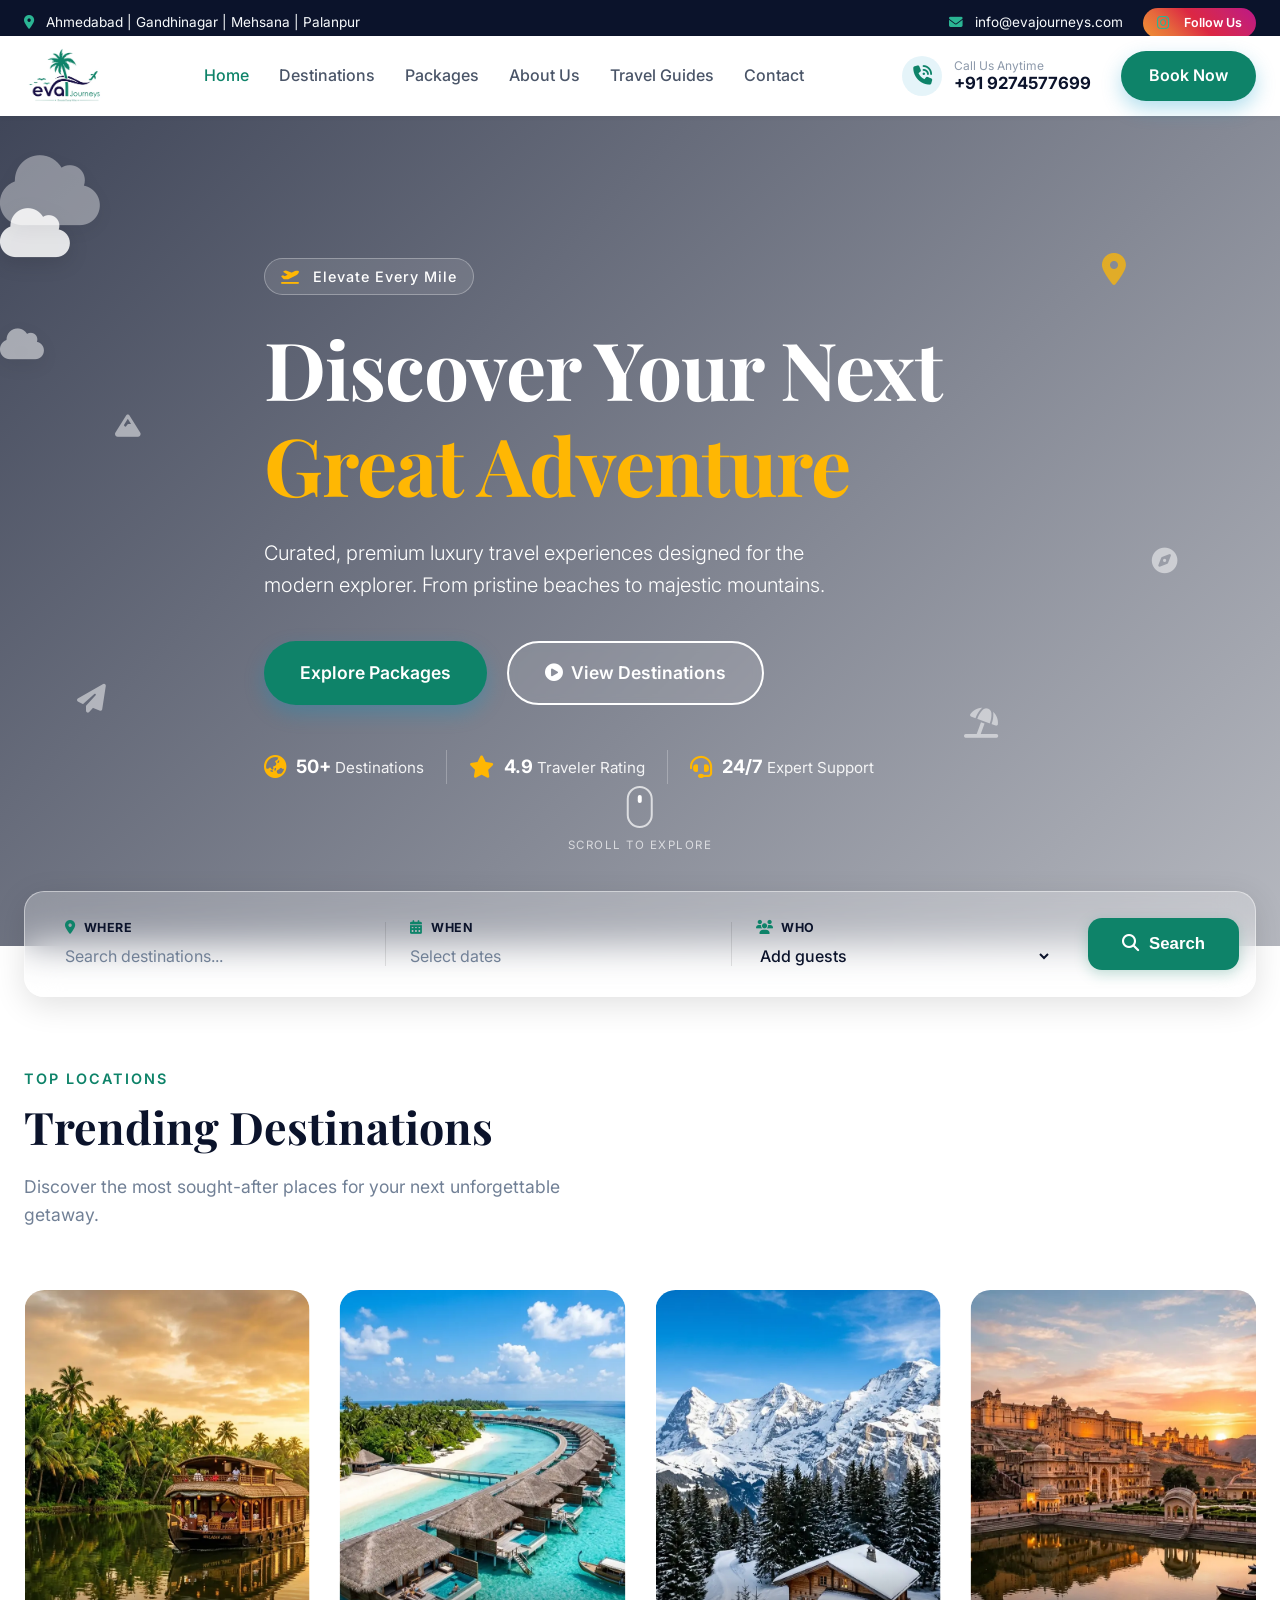
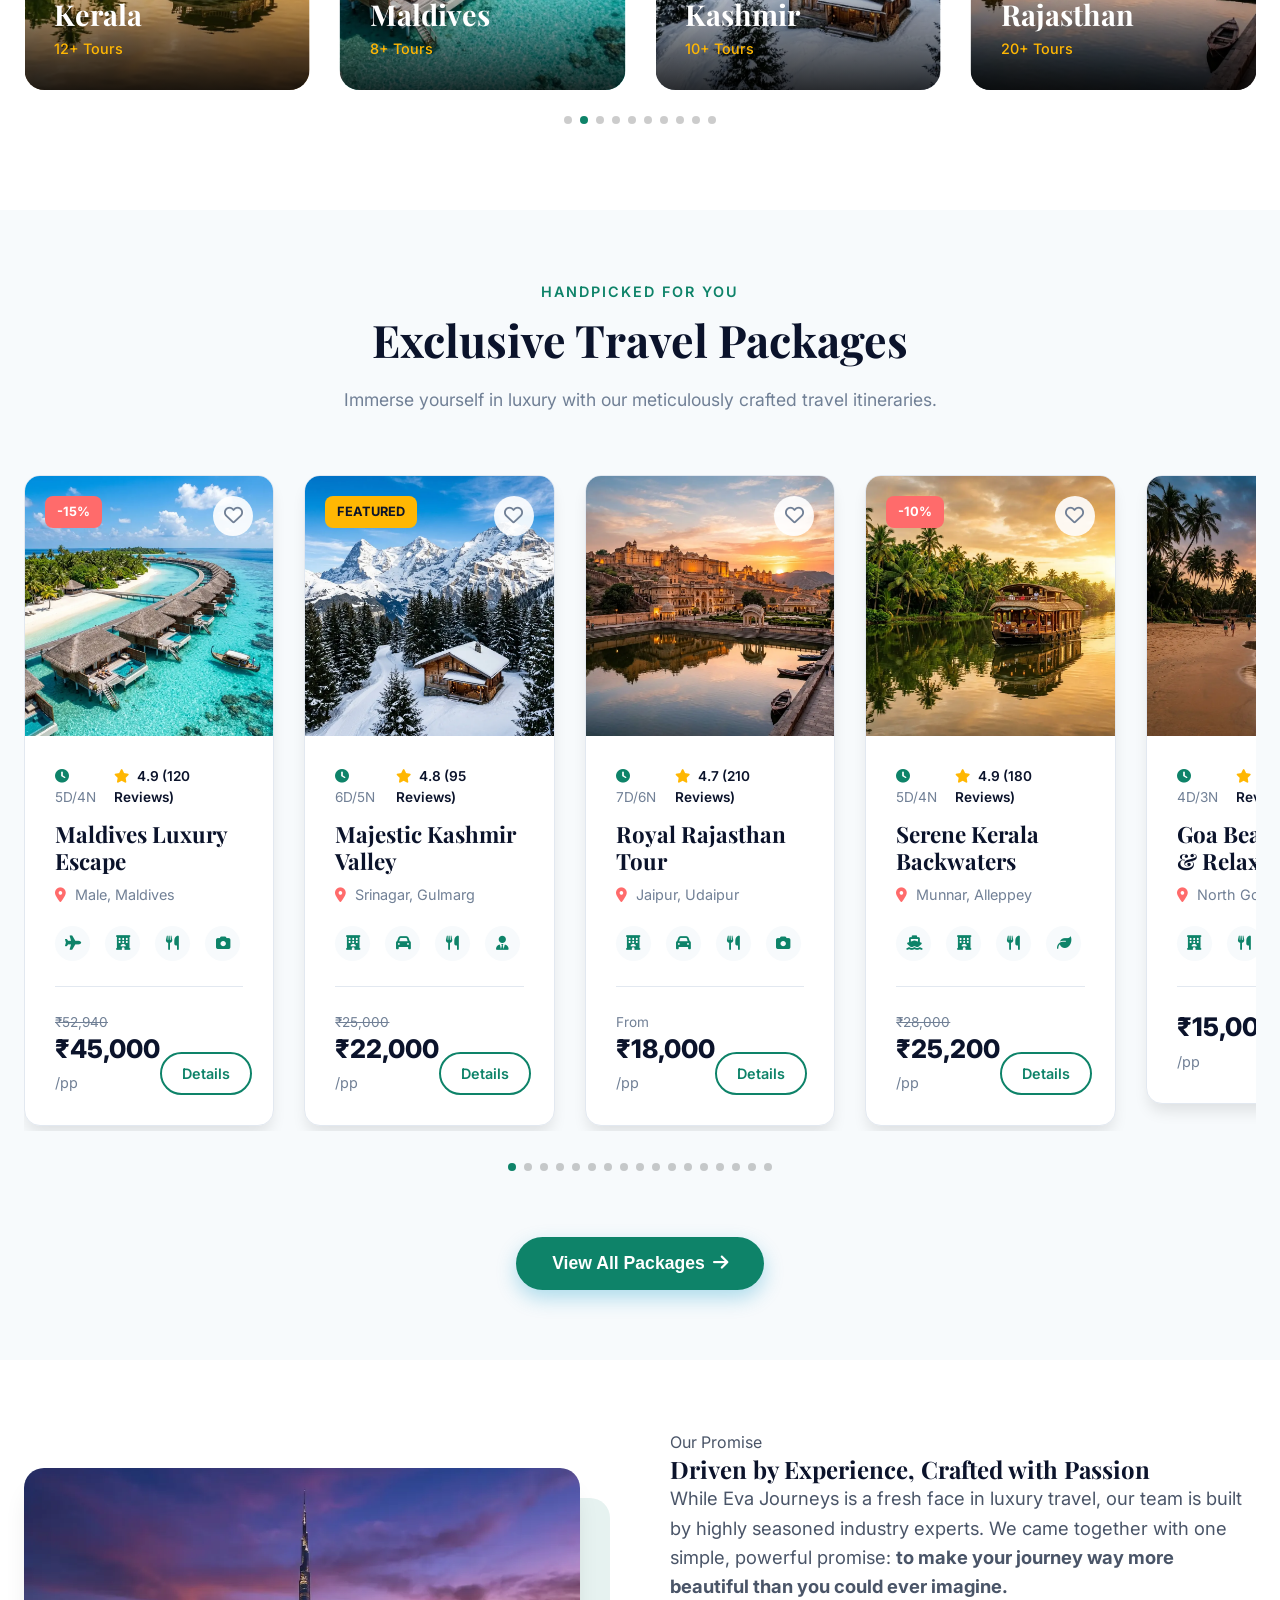
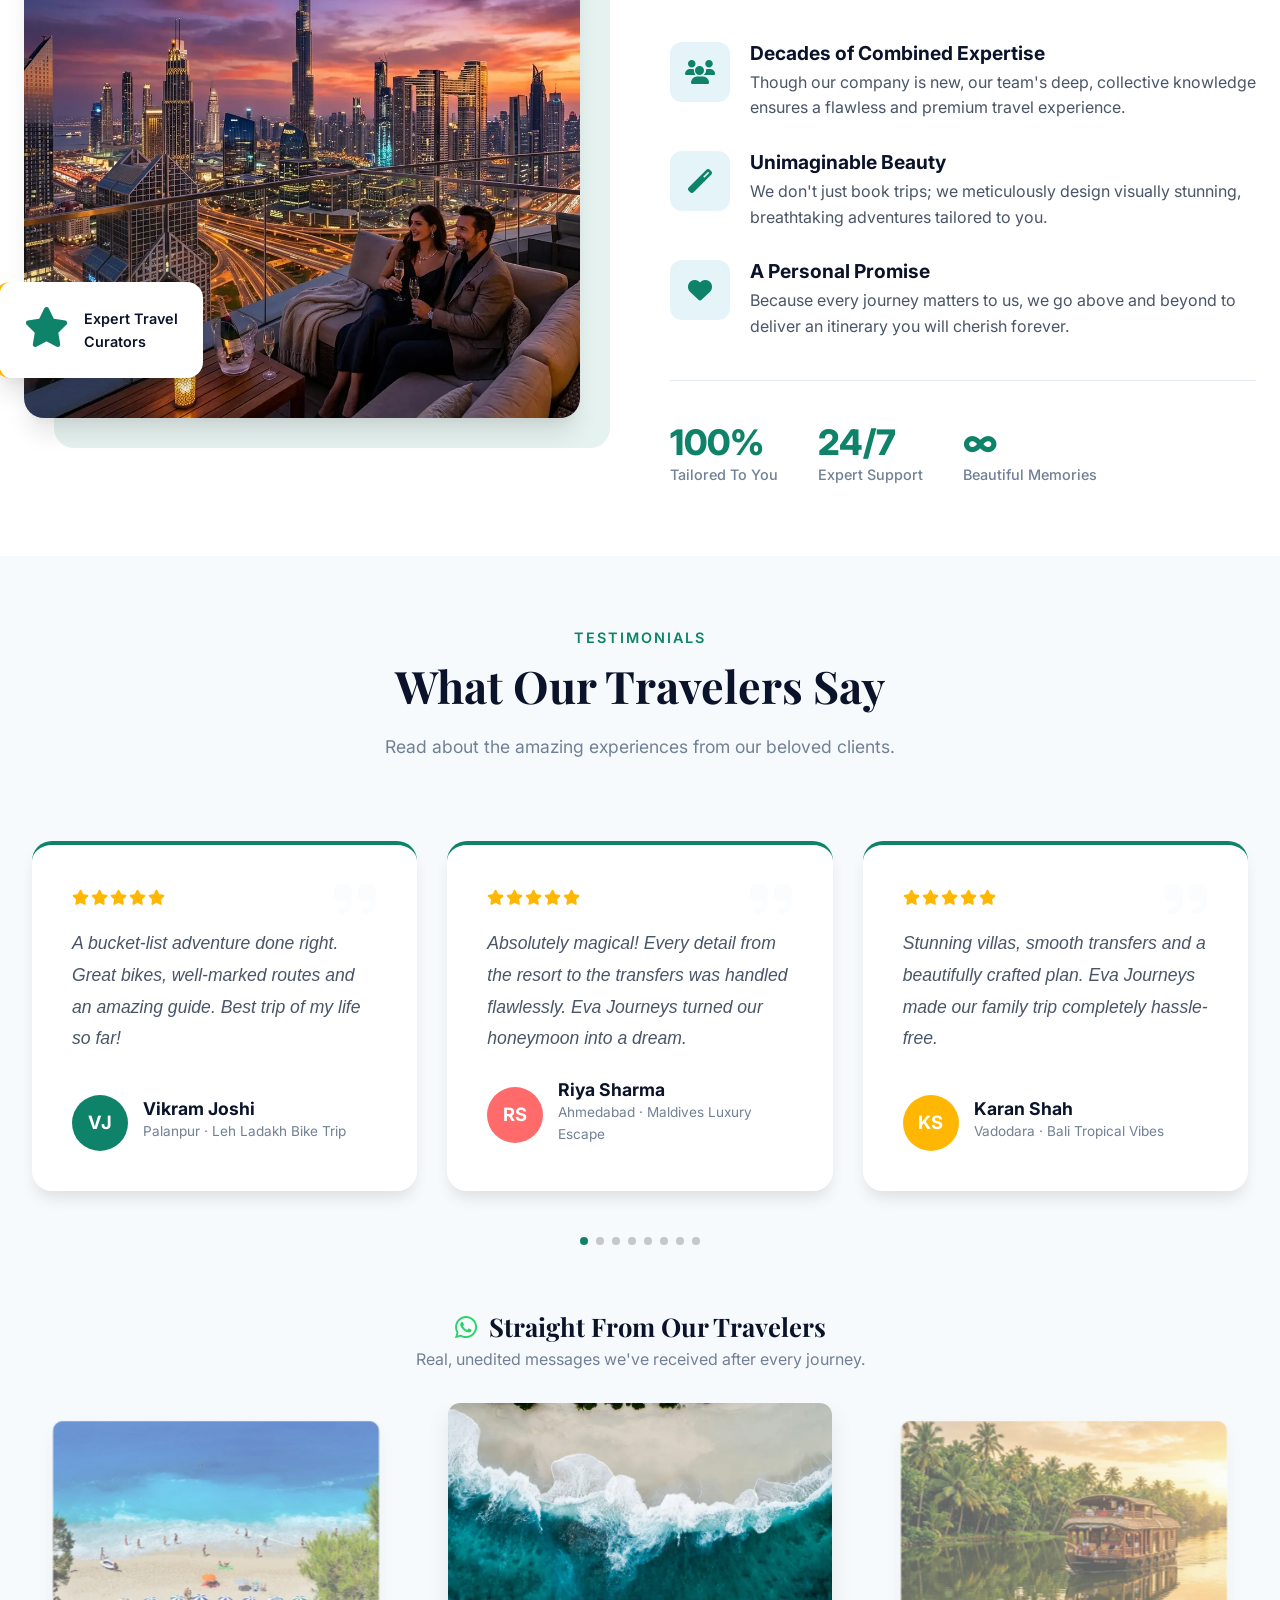
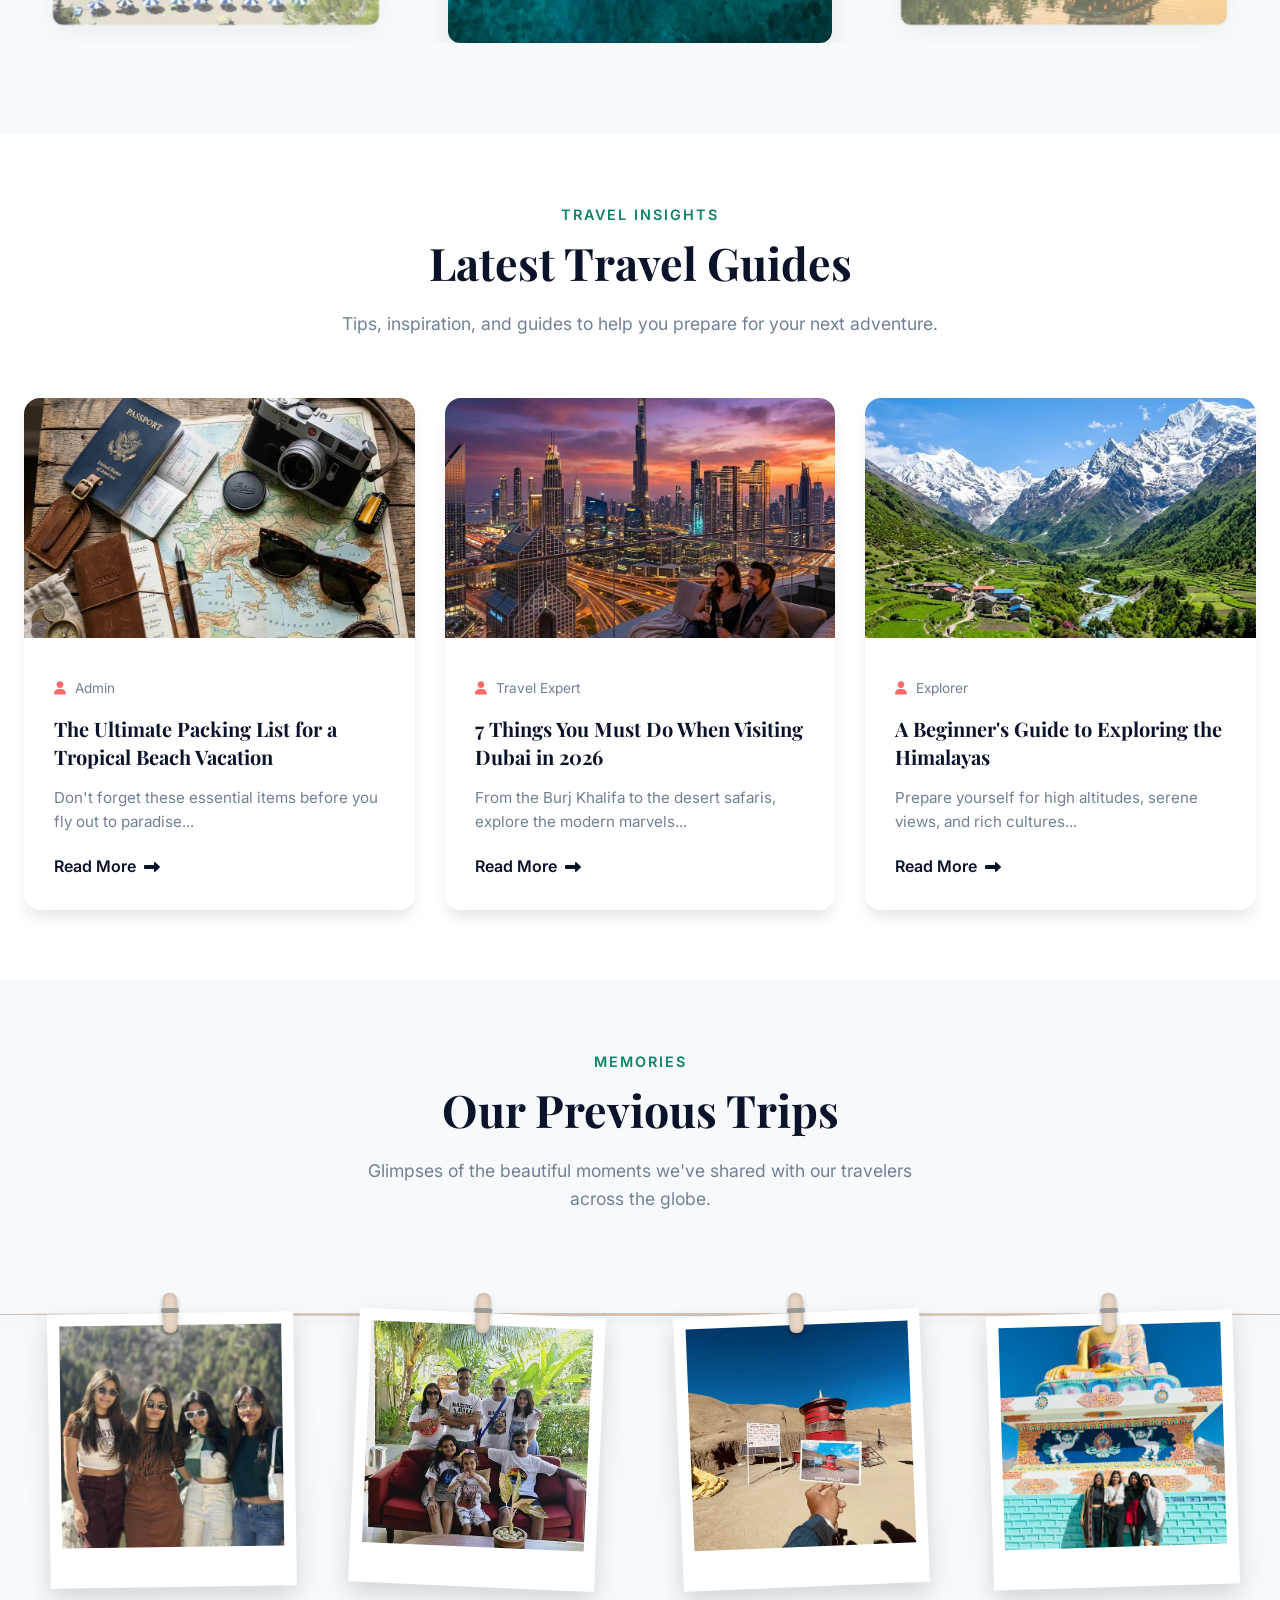
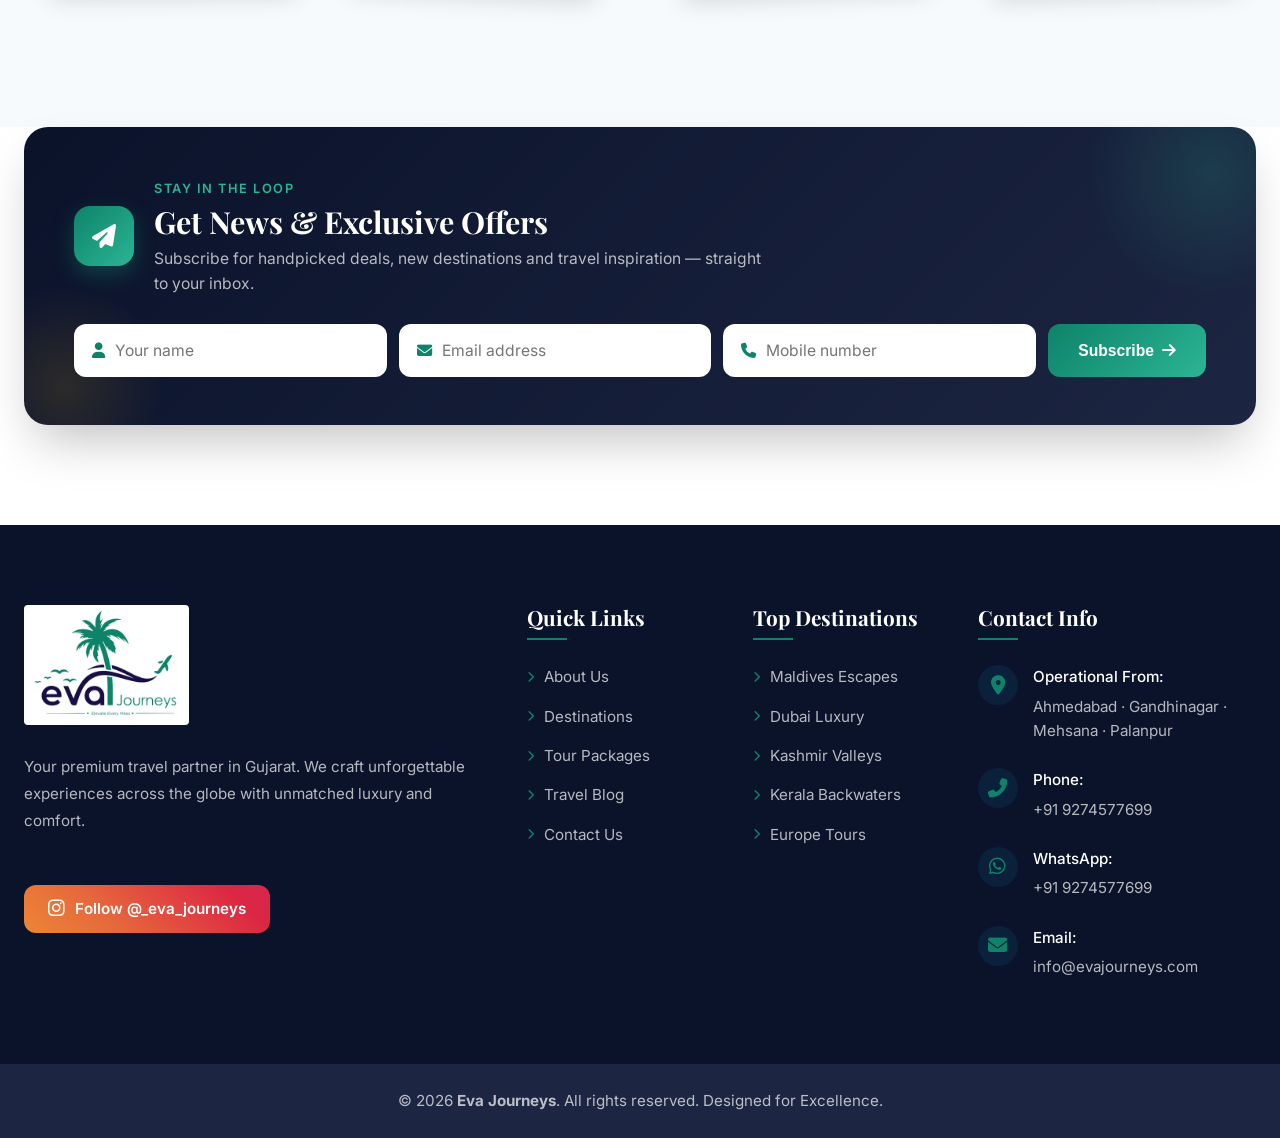
==== commit c3f777da: "Add cache-busting version query to CSS/JS includes Forces browsers and the GitHub Pages CDN to fetch" ====
--- a/index.html
+++ b/index.html
@@ -24,7 +24,7 @@
     <link rel="preload" as="image" href="assets/optimized/hero.webp">
 
     <!-- Custom CSS -->
-    <link rel="stylesheet" href="style.css">
+    <link rel="stylesheet" href="style.css?v=20260603">
 </head>
 <body>
     <!-- Topbar -->
@@ -1232,6 +1232,6 @@
     <!-- AOS JS -->
     <script src="https://unpkg.com/aos@2.3.1/dist/aos.js"></script>
     <!-- Custom JS -->
-    <script src="script.js"></script>
+    <script src="script.js?v=20260603"></script>
 </body>
 </html>
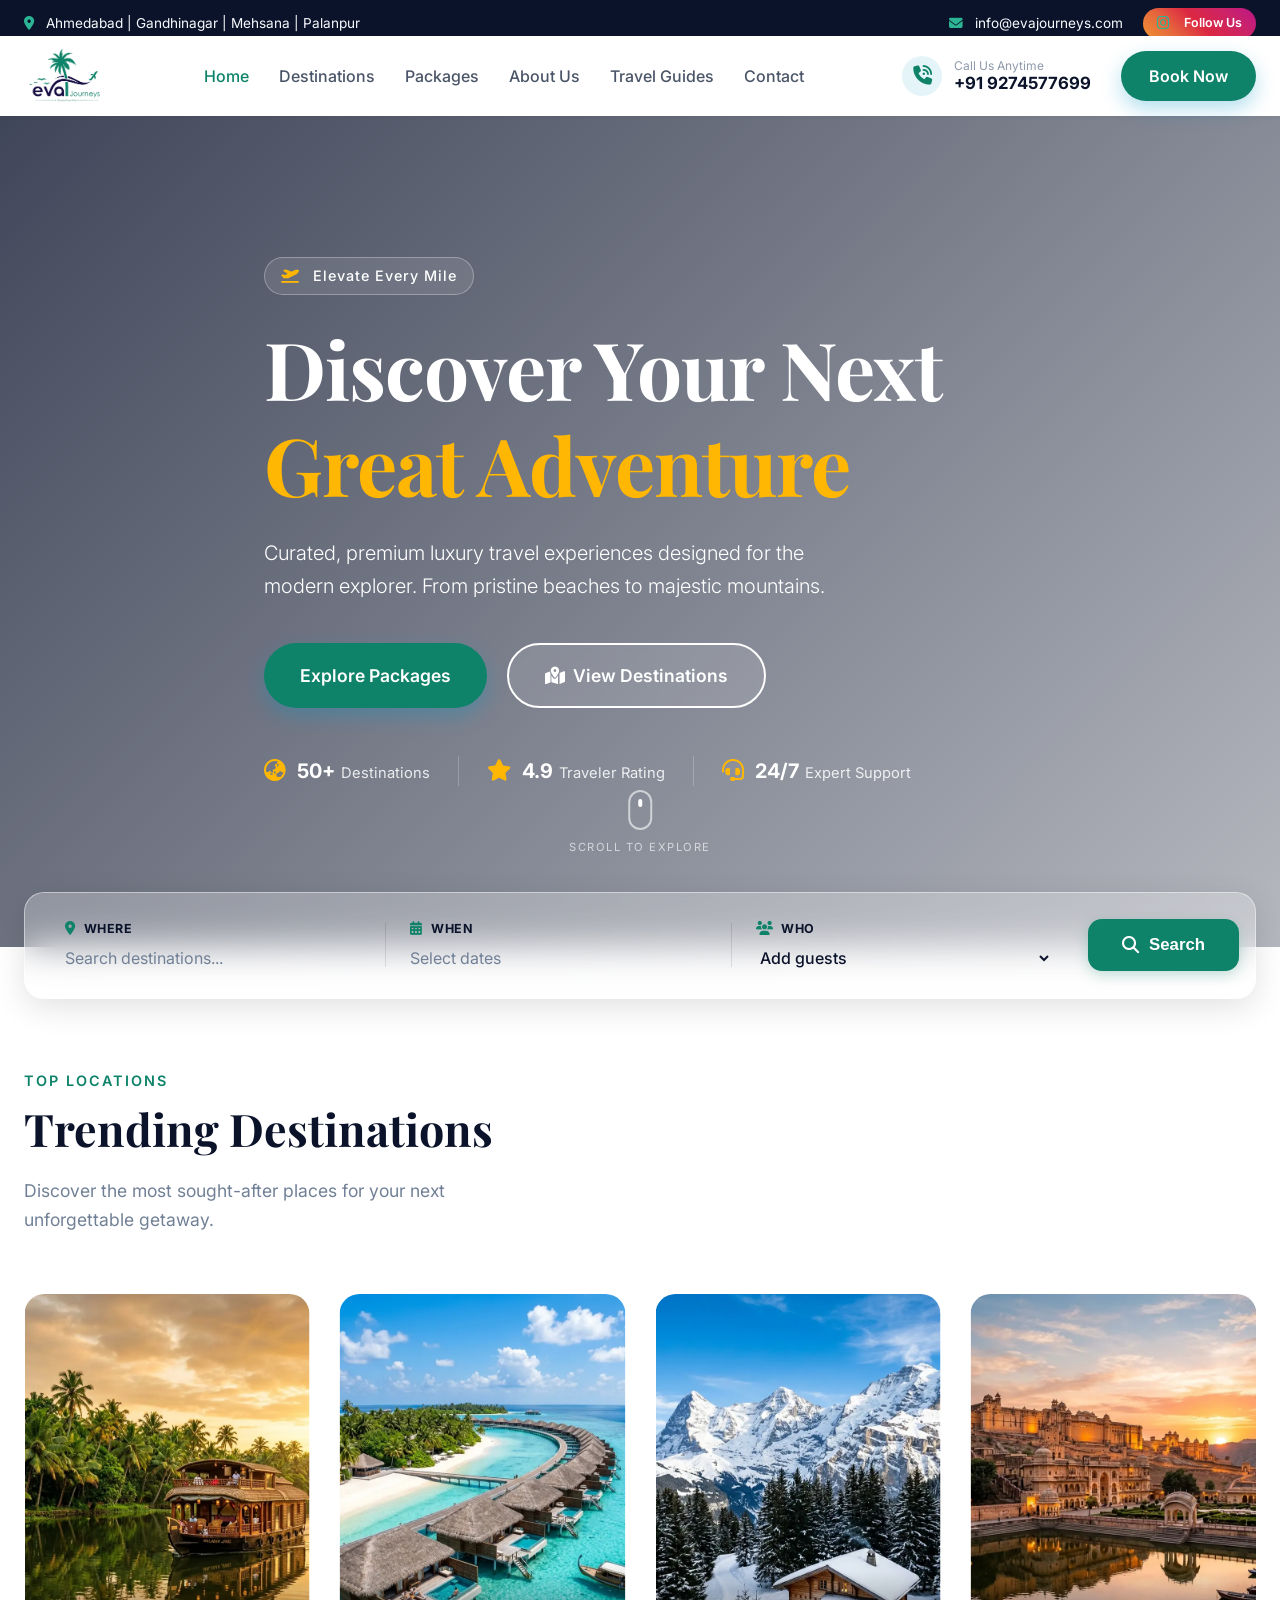
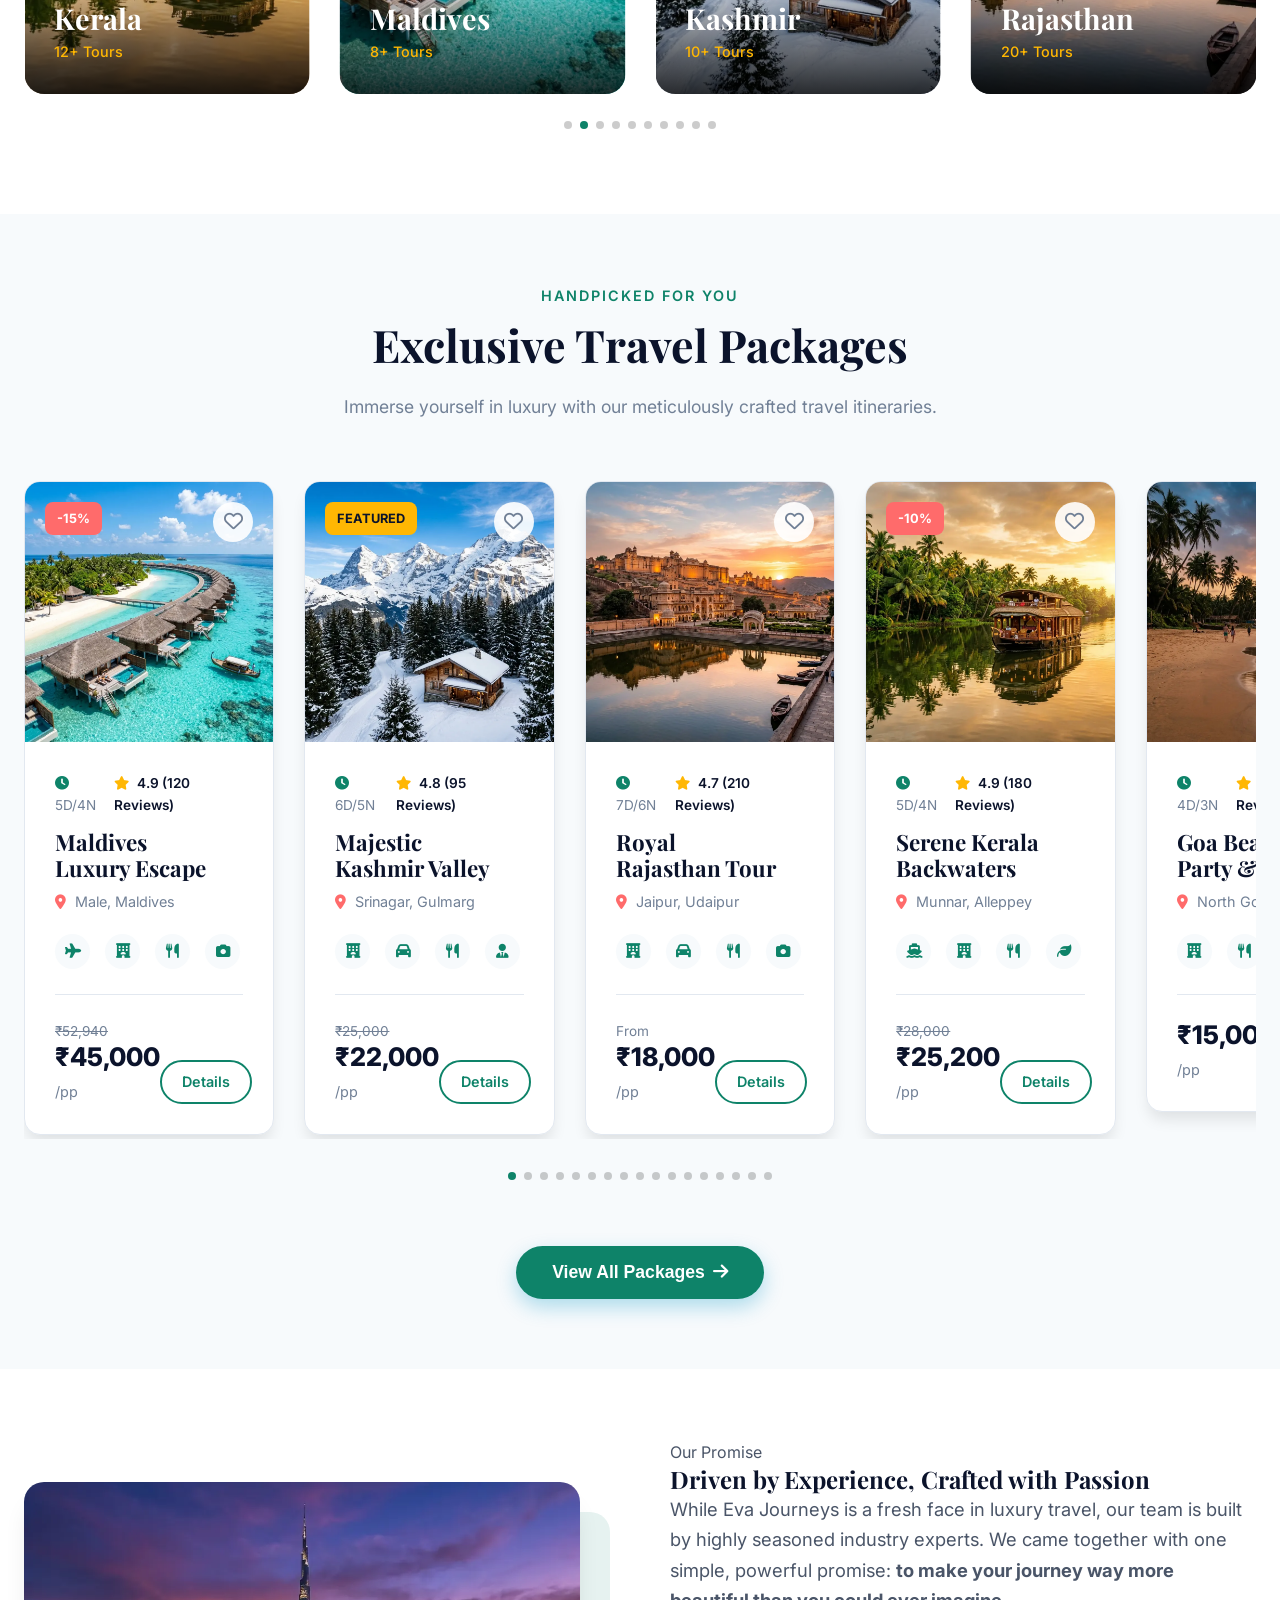
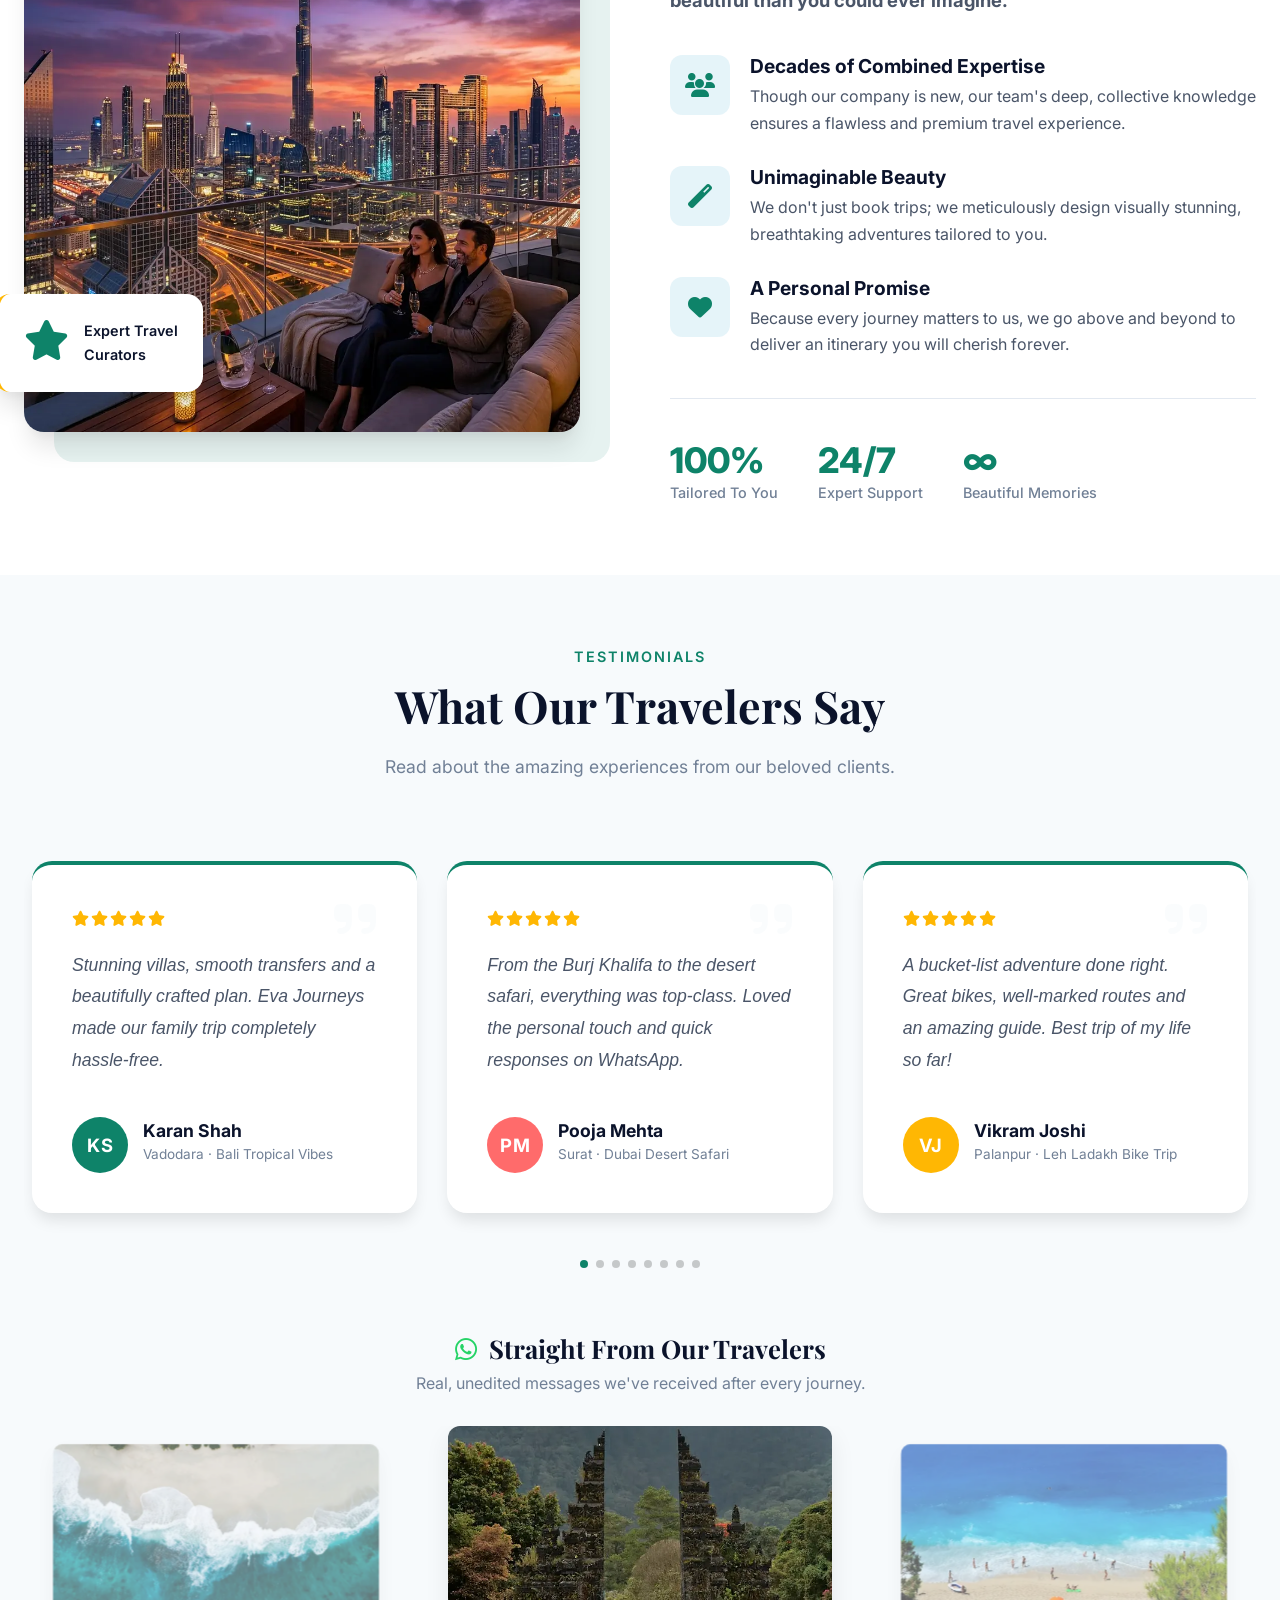
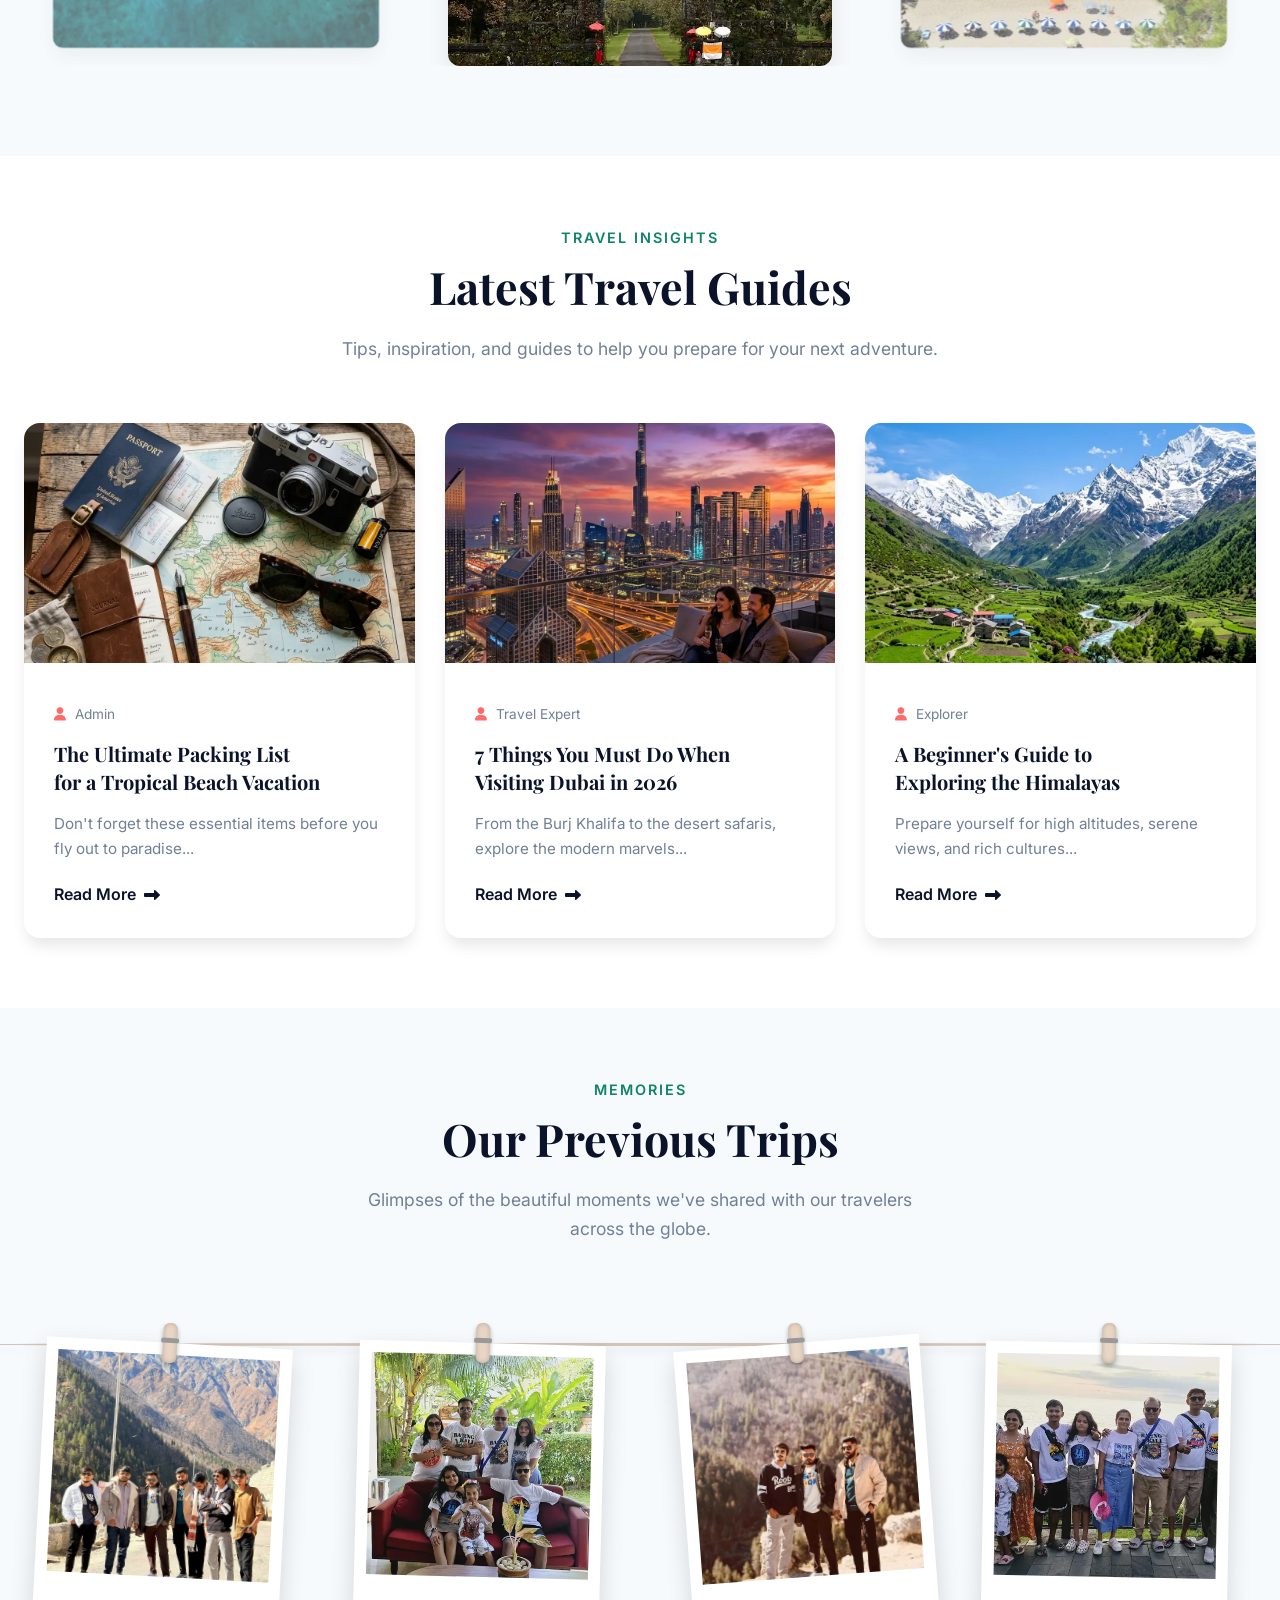
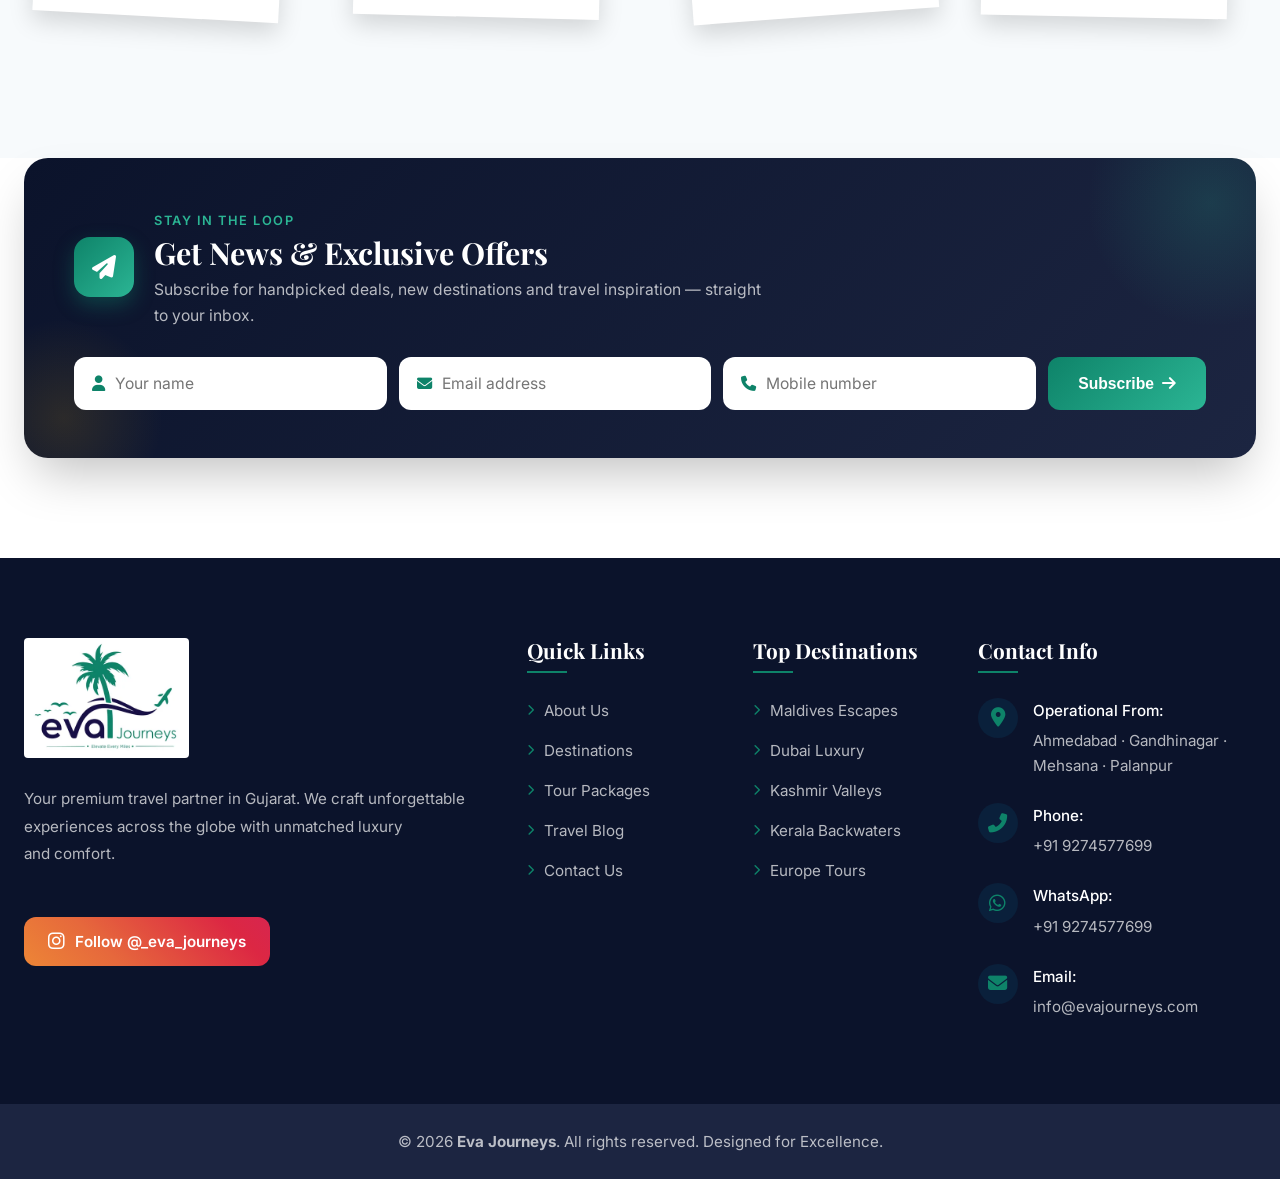
==== commit e68d5858: "Redesign hero: declutter animation, fix mobile layout & typography - Remove cluttered cloud glyphs a" ====
--- a/index.html
+++ b/index.html
@@ -24,7 +24,7 @@
     <link rel="preload" as="image" href="assets/optimized/hero.webp">
 
     <!-- Custom CSS -->
-    <link rel="stylesheet" href="style.css?v=20260603">
+    <link rel="stylesheet" href="style.css?v=20260603-2">
 </head>
 <body>
     <!-- Topbar -->
@@ -80,28 +80,15 @@
             <div class="overlay"></div>
         </div>
 
-        <!-- Travel Animation Scene -->
+        <!-- Travel Animation Scene (desktop only, kept clear of the headline) -->
         <div class="hero-scene" aria-hidden="true">
-            <!-- Drifting clouds -->
-            <span class="cloud cloud-1"><i class="fas fa-cloud"></i></span>
-            <span class="cloud cloud-2"><i class="fas fa-cloud"></i></span>
-            <span class="cloud cloud-3"><i class="fas fa-cloud"></i></span>
-
-            <!-- Flying plane with dashed flight path -->
             <div class="flight-path">
-                <svg viewBox="0 0 1440 220" preserveAspectRatio="none" class="flight-line">
-                    <path d="M-50,180 C300,40 700,40 1000,120 C1200,170 1350,90 1500,30" fill="none"
-                          stroke="rgba(255,255,255,0.55)" stroke-width="2" stroke-dasharray="8 10" stroke-linecap="round"/>
+                <svg viewBox="0 0 1440 200" preserveAspectRatio="none" class="flight-line">
+                    <path d="M-40,150 C260,30 620,30 900,90 C1140,140 1320,70 1500,20" fill="none"
+                          stroke="rgba(255,255,255,0.5)" stroke-width="2" stroke-dasharray="6 9" stroke-linecap="round"/>
                 </svg>
                 <i class="fas fa-plane plane"></i>
             </div>
-
-            <!-- Floating travel icons -->
-            <span class="float-icon fi-1"><i class="fas fa-map-marker-alt"></i></span>
-            <span class="float-icon fi-2"><i class="fas fa-compass"></i></span>
-            <span class="float-icon fi-3"><i class="fas fa-paper-plane"></i></span>
-            <span class="float-icon fi-4"><i class="fas fa-umbrella-beach"></i></span>
-            <span class="float-icon fi-5"><i class="fas fa-mountain"></i></span>
         </div>
 
         <div class="container hero-content">
@@ -110,7 +97,7 @@
             <p data-aos="fade-up" data-aos-delay="200">Curated, premium luxury travel experiences designed for the modern explorer. From pristine beaches to majestic mountains.</p>
             <div class="hero-buttons" data-aos="fade-up" data-aos-delay="300">
                 <a href="#packages" class="btn btn-primary btn-large">Explore Packages</a>
-                <a href="#destinations" class="btn btn-outline-white btn-large"><i class="fas fa-play-circle"></i> View Destinations</a>
+                <a href="#destinations" class="btn btn-outline-white btn-large"><i class="fas fa-map-marked-alt"></i> View Destinations</a>
             </div>
 
             <!-- Trust strip -->
@@ -1232,6 +1219,6 @@
     <!-- AOS JS -->
     <script src="https://unpkg.com/aos@2.3.1/dist/aos.js"></script>
     <!-- Custom JS -->
-    <script src="script.js?v=20260603"></script>
+    <script src="script.js?v=20260603-2"></script>
 </body>
 </html>
--- a/style.css
+++ b/style.css
@@ -43,9 +43,12 @@
     font-family: var(--font-sans);
     color: var(--text);
     background-color: var(--white);
-    line-height: 1.6;
+    line-height: 1.65;
     overflow-x: hidden;
     width: 100%;
+    -webkit-font-smoothing: antialiased;
+    -moz-osx-font-smoothing: grayscale;
+    text-rendering: optimizeLegibility;
 }
 
 h1,
@@ -57,6 +60,11 @@
     font-family: var(--font-serif);
     color: var(--dark);
     line-height: 1.2;
+    text-wrap: balance;
+}
+
+p {
+    text-wrap: pretty;
 }
 
 a {
@@ -589,37 +597,39 @@
 .hero-trust {
     display: flex;
     align-items: center;
-    gap: 22px;
-    margin-top: 45px;
+    gap: 28px;
+    margin-top: 48px;
     flex-wrap: wrap;
 }
 
 .trust-item {
     display: flex;
     align-items: center;
-    gap: 10px;
-    color: rgba(255, 255, 255, 0.9);
-    font-size: 0.95rem;
+    gap: 11px;
+    color: rgba(255, 255, 255, 0.85);
+    font-size: 0.92rem;
+    line-height: 1.2;
 }
 
 .trust-item i {
     color: var(--gold);
-    font-size: 1.4rem;
+    font-size: 1.35rem;
 }
 
 .trust-item strong {
     color: var(--white);
-    font-size: 1.15rem;
+    font-size: 1.25rem;
     font-weight: 700;
+    margin-right: 2px;
 }
 
 .trust-divider {
     width: 1px;
-    height: 34px;
-    background: rgba(255, 255, 255, 0.25);
-}
-
-/* ===== Hero Travel Animation Scene ===== */
+    height: 30px;
+    background: rgba(255, 255, 255, 0.22);
+}
+
+/* ===== Hero Travel Animation Scene (desktop only) ===== */
 .hero-scene {
     position: absolute;
     inset: 0;
@@ -628,53 +638,13 @@
     overflow: hidden;
 }
 
-/* Drifting clouds */
-.cloud {
-    position: absolute;
-    color: rgba(255, 255, 255, 0.85);
-    filter: drop-shadow(0 6px 10px rgba(0, 0, 0, 0.12));
-    will-change: transform;
-}
-
-.cloud-1 {
-    top: 16%;
-    font-size: 3.5rem;
-    animation: drift 38s linear infinite;
-}
-
-.cloud-2 {
-    top: 30%;
-    font-size: 2.2rem;
-    opacity: 0.6;
-    animation: drift 52s linear infinite;
-    animation-delay: -12s;
-}
-
-.cloud-3 {
-    top: 9%;
-    font-size: 5rem;
-    opacity: 0.45;
-    animation: drift 64s linear infinite;
-    animation-delay: -30s;
-}
-
-@keyframes drift {
-    from {
-        transform: translateX(-25vw);
-    }
-
-    to {
-        transform: translateX(125vw);
-    }
-}
-
-/* Flying plane along a dashed flight path */
+/* Flying plane along a dashed flight path, confined to the upper sky */
 .flight-path {
     position: absolute;
-    top: 12%;
+    top: 8%;
     left: 0;
     width: 100%;
-    height: 230px;
+    height: 200px;
 }
 
 .flight-line {
@@ -683,68 +653,49 @@
     width: 100%;
     height: 100%;
     opacity: 0;
-    animation: pathFade 16s ease-in-out infinite;
+    animation: pathFade 18s ease-in-out infinite;
 }
 
 .flight-line path {
-    stroke-dasharray: 8 10;
-    animation: dashMove 1.5s linear infinite;
+    stroke-dasharray: 6 9;
+    animation: dashMove 1.6s linear infinite;
 }
 
 @keyframes dashMove {
     to {
-        stroke-dashoffset: -36;
+        stroke-dashoffset: -30;
     }
 }
 
 @keyframes pathFade {
-    0%, 8% { opacity: 0; }
-    20%, 70% { opacity: 1; }
-    90%, 100% { opacity: 0; }
+    0%, 6% { opacity: 0; }
+    18%, 72% { opacity: 1; }
+    92%, 100% { opacity: 0; }
 }
 
 .plane {
     position: absolute;
     top: 0;
     left: 0;
-    font-size: 2.2rem;
+    font-size: 1.9rem;
     color: var(--white);
-    filter: drop-shadow(0 6px 14px rgba(0, 0, 0, 0.4));
-    offset-path: path('M-50,180 C300,40 700,40 1000,120 C1200,170 1350,90 1500,30');
+    filter: drop-shadow(0 6px 14px rgba(0, 0, 0, 0.45));
+    offset-path: path('M-40,150 C260,30 620,30 900,90 C1140,140 1320,70 1500,20');
     offset-rotate: auto;
-    animation: flyPlane 16s ease-in-out infinite;
+    animation: flyPlane 18s ease-in-out infinite;
 }
 
 @keyframes flyPlane {
     0% { offset-distance: 0%; opacity: 0; }
-    8% { opacity: 1; }
-    88% { opacity: 1; }
+    6% { opacity: 1; }
+    90% { opacity: 1; }
     100% { offset-distance: 100%; opacity: 0; }
-}
-
-/* Floating travel icons */
-.float-icon {
-    position: absolute;
-    color: rgba(255, 255, 255, 0.5);
-    font-size: 1.6rem;
-    animation: floatY 6s ease-in-out infinite;
-}
-
-.fi-1 { top: 22%; right: 12%; font-size: 2rem; color: rgba(255, 183, 3, 0.75); animation-delay: 0s; }
-.fi-2 { top: 55%; right: 8%; animation-delay: 1.2s; }
-.fi-3 { top: 70%; left: 6%; font-size: 1.8rem; animation-delay: 2s; }
-.fi-4 { bottom: 22%; right: 22%; font-size: 1.9rem; animation-delay: 0.6s; }
-.fi-5 { top: 40%; left: 9%; animation-delay: 1.8s; }
-
-@keyframes floatY {
-    0%, 100% { transform: translateY(0) rotate(0deg); }
-    50% { transform: translateY(-18px) rotate(6deg); }
 }
 
 /* Scroll cue */
 .scroll-cue {
     position: absolute;
-    bottom: 92px;
+    bottom: 90px;
     left: 50%;
     transform: translateX(-50%);
     z-index: 15;
@@ -752,13 +703,13 @@
     flex-direction: column;
     align-items: center;
     gap: 8px;
-    color: rgba(255, 255, 255, 0.85);
+    color: rgba(255, 255, 255, 0.8);
 }
 
 .scroll-cue .mouse {
-    width: 26px;
-    height: 42px;
-    border: 2px solid rgba(255, 255, 255, 0.7);
+    width: 24px;
+    height: 40px;
+    border: 2px solid rgba(255, 255, 255, 0.6);
     border-radius: 14px;
     display: flex;
     justify-content: center;
@@ -779,14 +730,22 @@
 }
 
 .scroll-cue .scroll-text {
-    font-size: 0.72rem;
+    font-size: 0.7rem;
     letter-spacing: 1.5px;
     text-transform: uppercase;
     opacity: 0.8;
 }
 
+/* Hide the animated scene where it would crowd the headline */
+@media (max-width: 992px) {
+    .hero-scene,
+    .scroll-cue {
+        display: none;
+    }
+}
+
 @media (prefers-reduced-motion: reduce) {
-    .cloud, .plane, .flight-line, .float-icon, .scroll-cue .wheel, .zoom-effect {
+    .plane, .flight-line, .scroll-cue .wheel, .zoom-effect {
         animation: none !important;
     }
 }
@@ -2181,26 +2140,31 @@
 
     /* ===== Hero Mobile ===== */
     .hero {
-        min-height: 500px;
-        height: 70vh;
+        height: auto;
+        min-height: 88vh;
+        padding: 100px 0 70px;
+        align-items: center;
     }
 
     .hero-content {
-        padding-top: 30px;
+        padding-top: 0;
+    }
+
+    .hero-subtitle {
+        font-size: 0.8rem;
+        padding: 5px 14px;
+        margin-bottom: 18px;
     }
 
     .hero-content h1 {
-        font-size: 2.1rem;
-        line-height: 1.2;
+        font-size: 2.2rem;
+        line-height: 1.18;
+        margin-bottom: 18px;
     }
 
     .hero-content p {
-        font-size: 1rem;
-        margin-bottom: 25px;
-    }
-
-    .hero-subtitle {
-        font-size: 0.85rem;
+        font-size: 0.98rem;
+        margin-bottom: 26px;
     }
 
     .hero-buttons {
@@ -2211,14 +2175,15 @@
     .hero-buttons .btn {
         width: 100%;
         text-align: center;
-        padding: 14px 20px;
-    }
-
-    /* ===== Hero Animation Mobile ===== */
+        padding: 13px 22px;
+        font-size: 1rem;
+    }
+
+    /* Compact, non-colliding trust strip */
     .hero-trust {
-        gap: 14px;
-        margin-top: 28px;
-        justify-content: center;
+        gap: 10px 18px;
+        margin-top: 26px;
+        justify-content: flex-start;
     }
 
     .trust-item {
@@ -2227,33 +2192,14 @@
     }
 
     .trust-item i {
-        font-size: 1.1rem;
+        font-size: 1.05rem;
     }
 
     .trust-item strong {
-        font-size: 1rem;
+        font-size: 0.98rem;
     }
 
     .trust-divider {
-        height: 26px;
-    }
-
-    .cloud-3,
-    .fi-1,
-    .fi-2,
-    .fi-5 {
-        display: none;
-    }
-
-    .float-icon {
-        font-size: 1.2rem;
-    }
-
-    .plane {
-        font-size: 1.5rem;
-    }
-
-    .scroll-cue {
         display: none;
     }
 
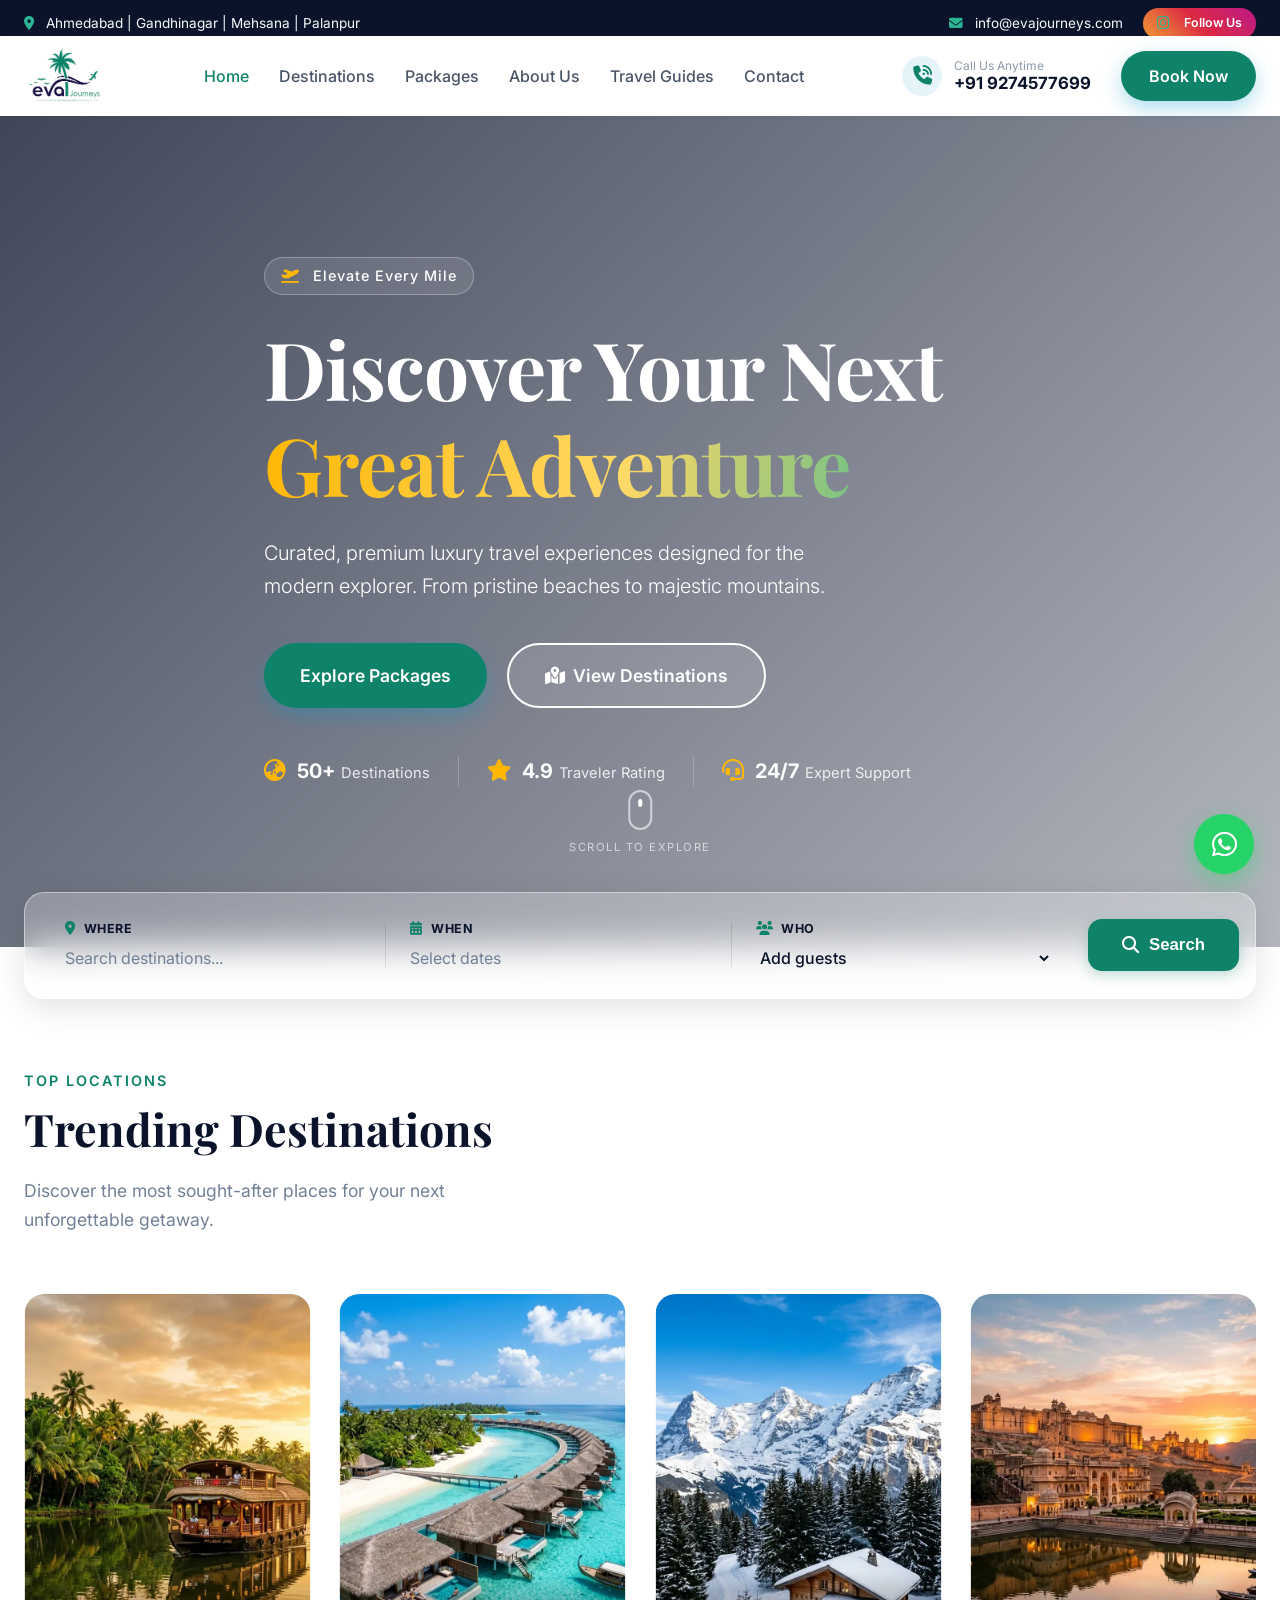
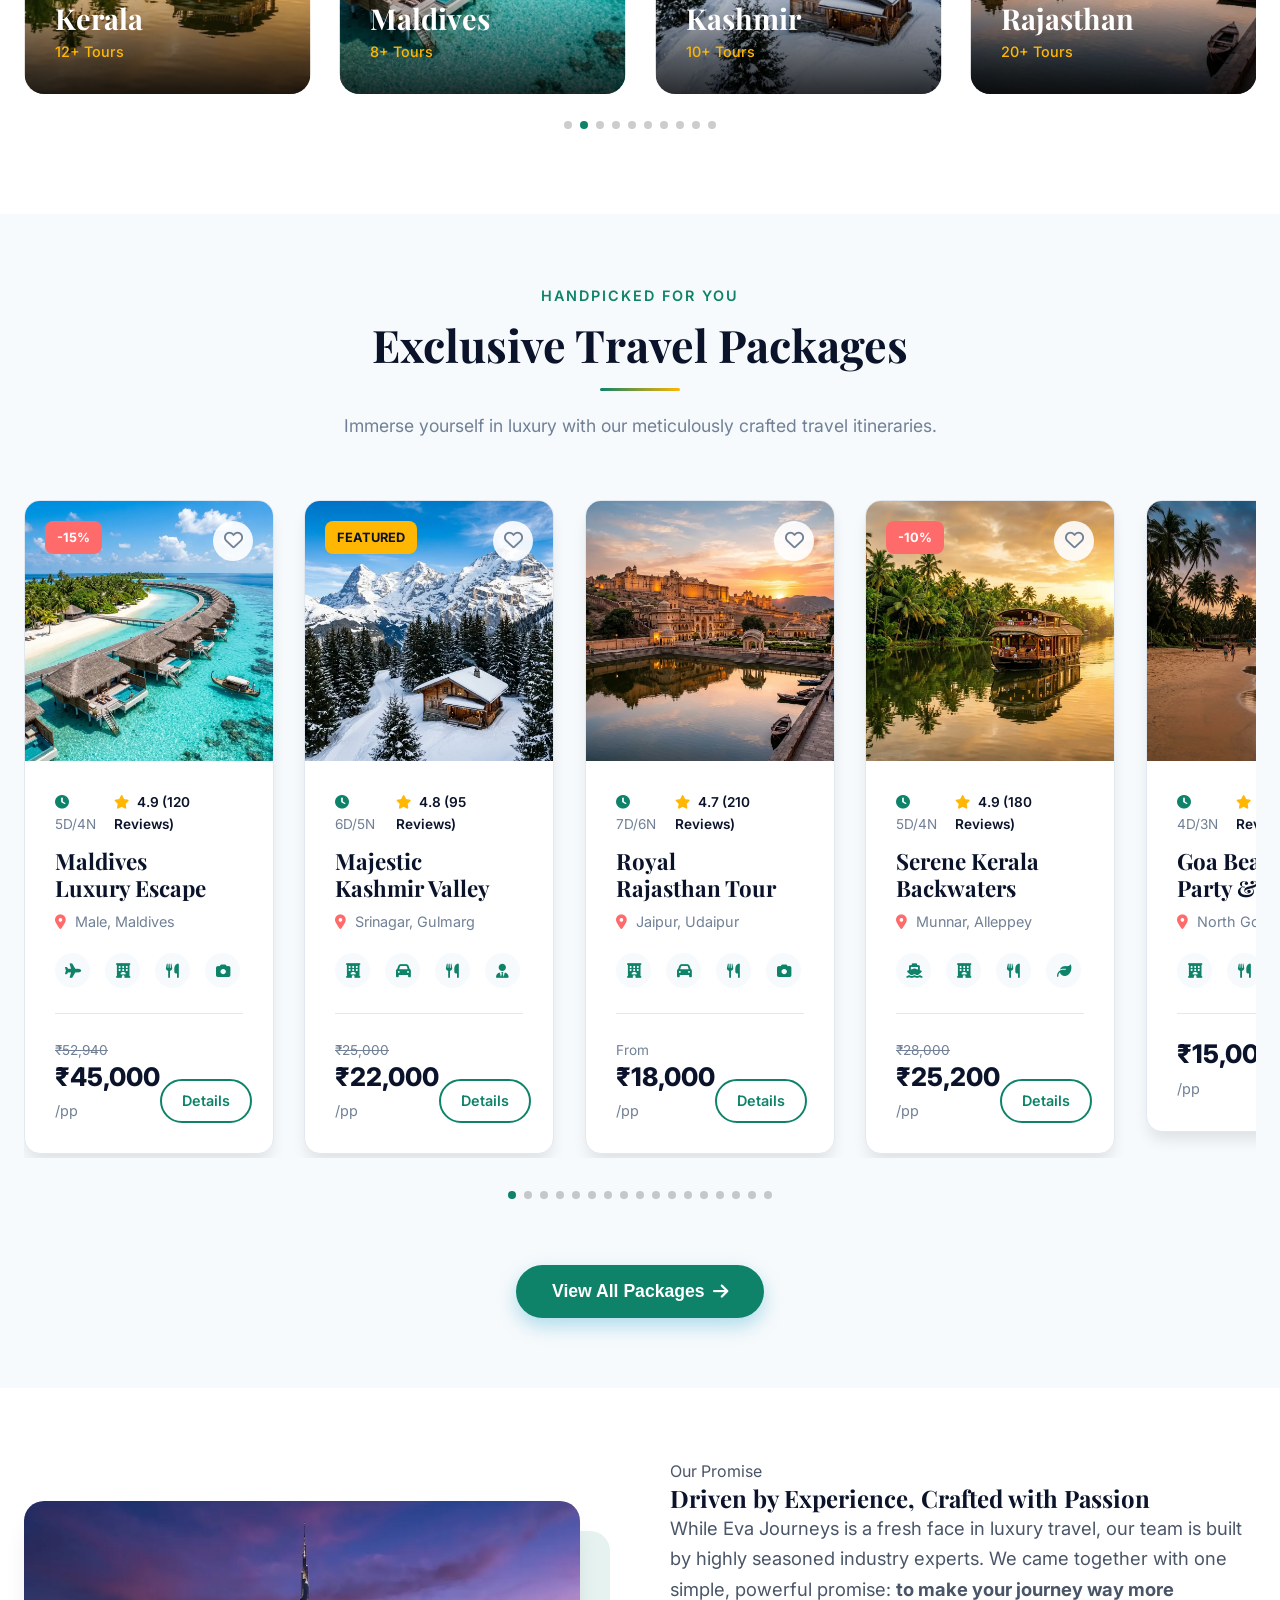
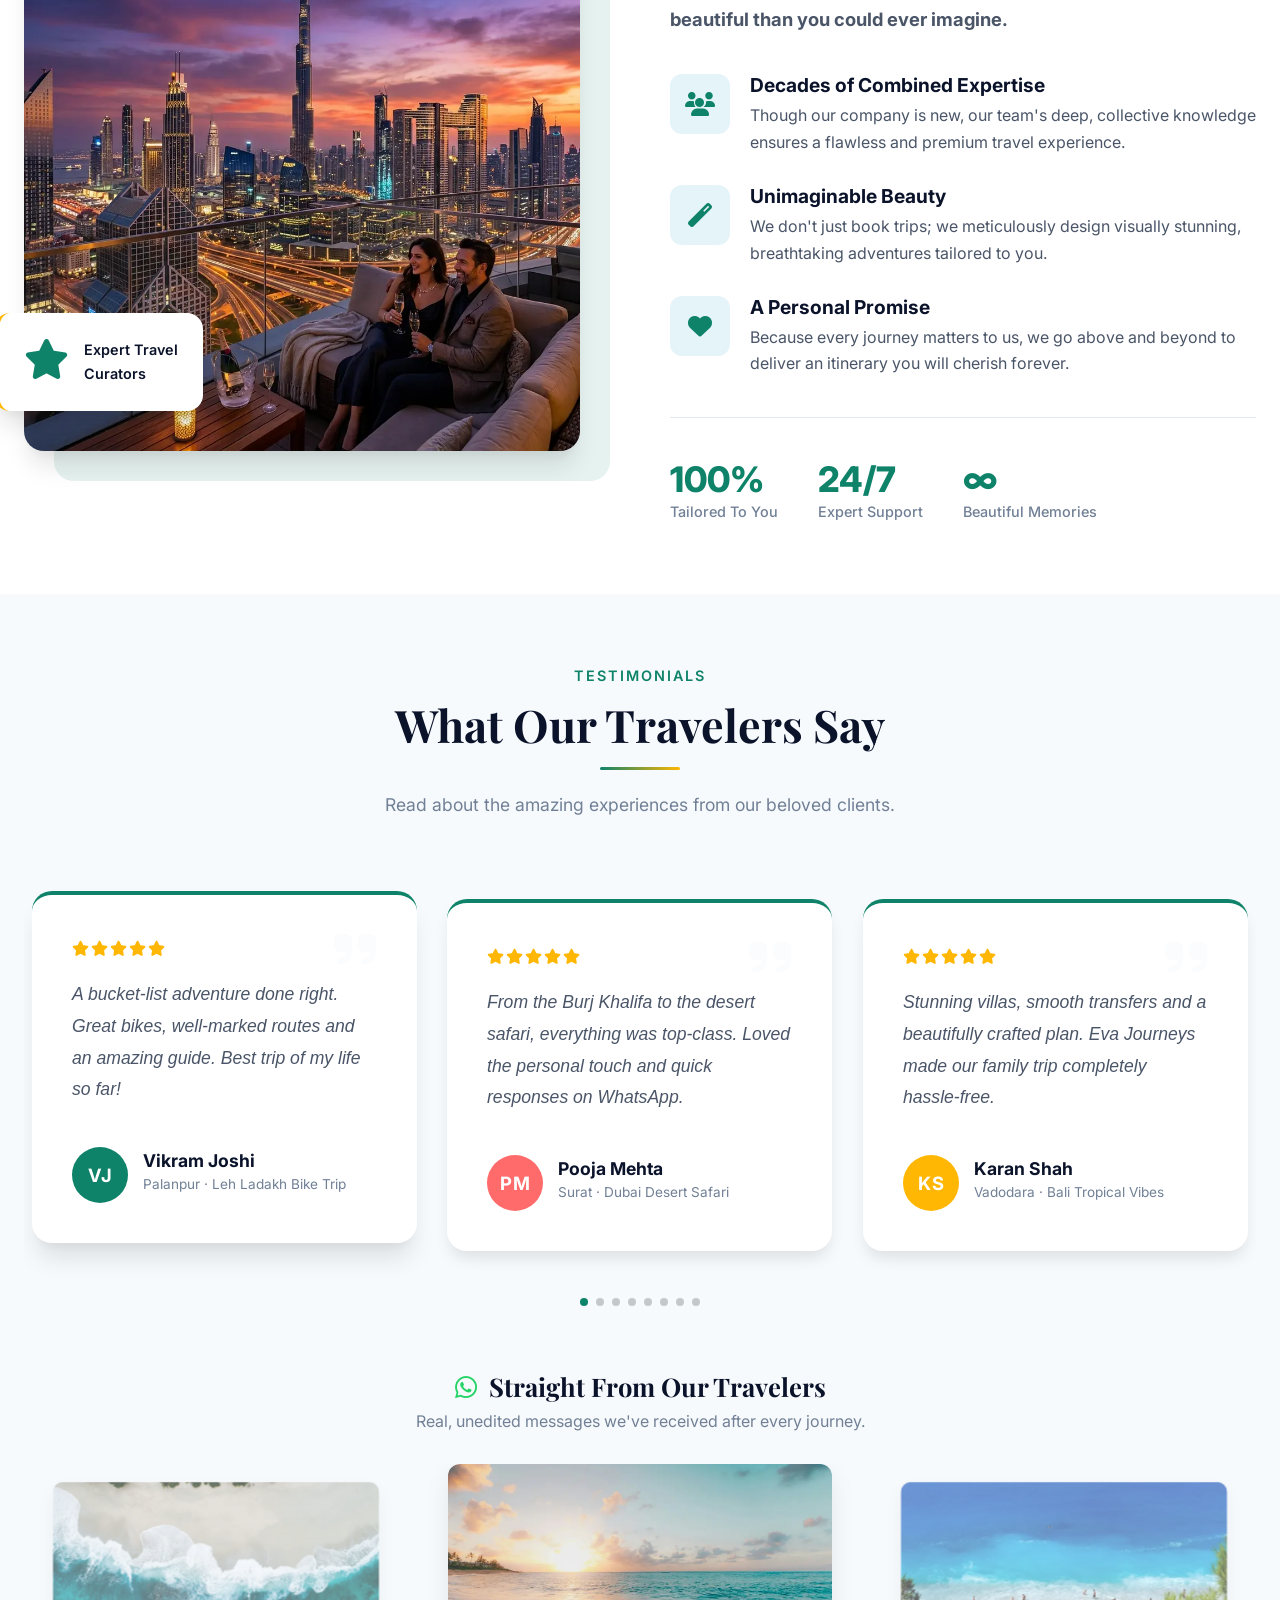
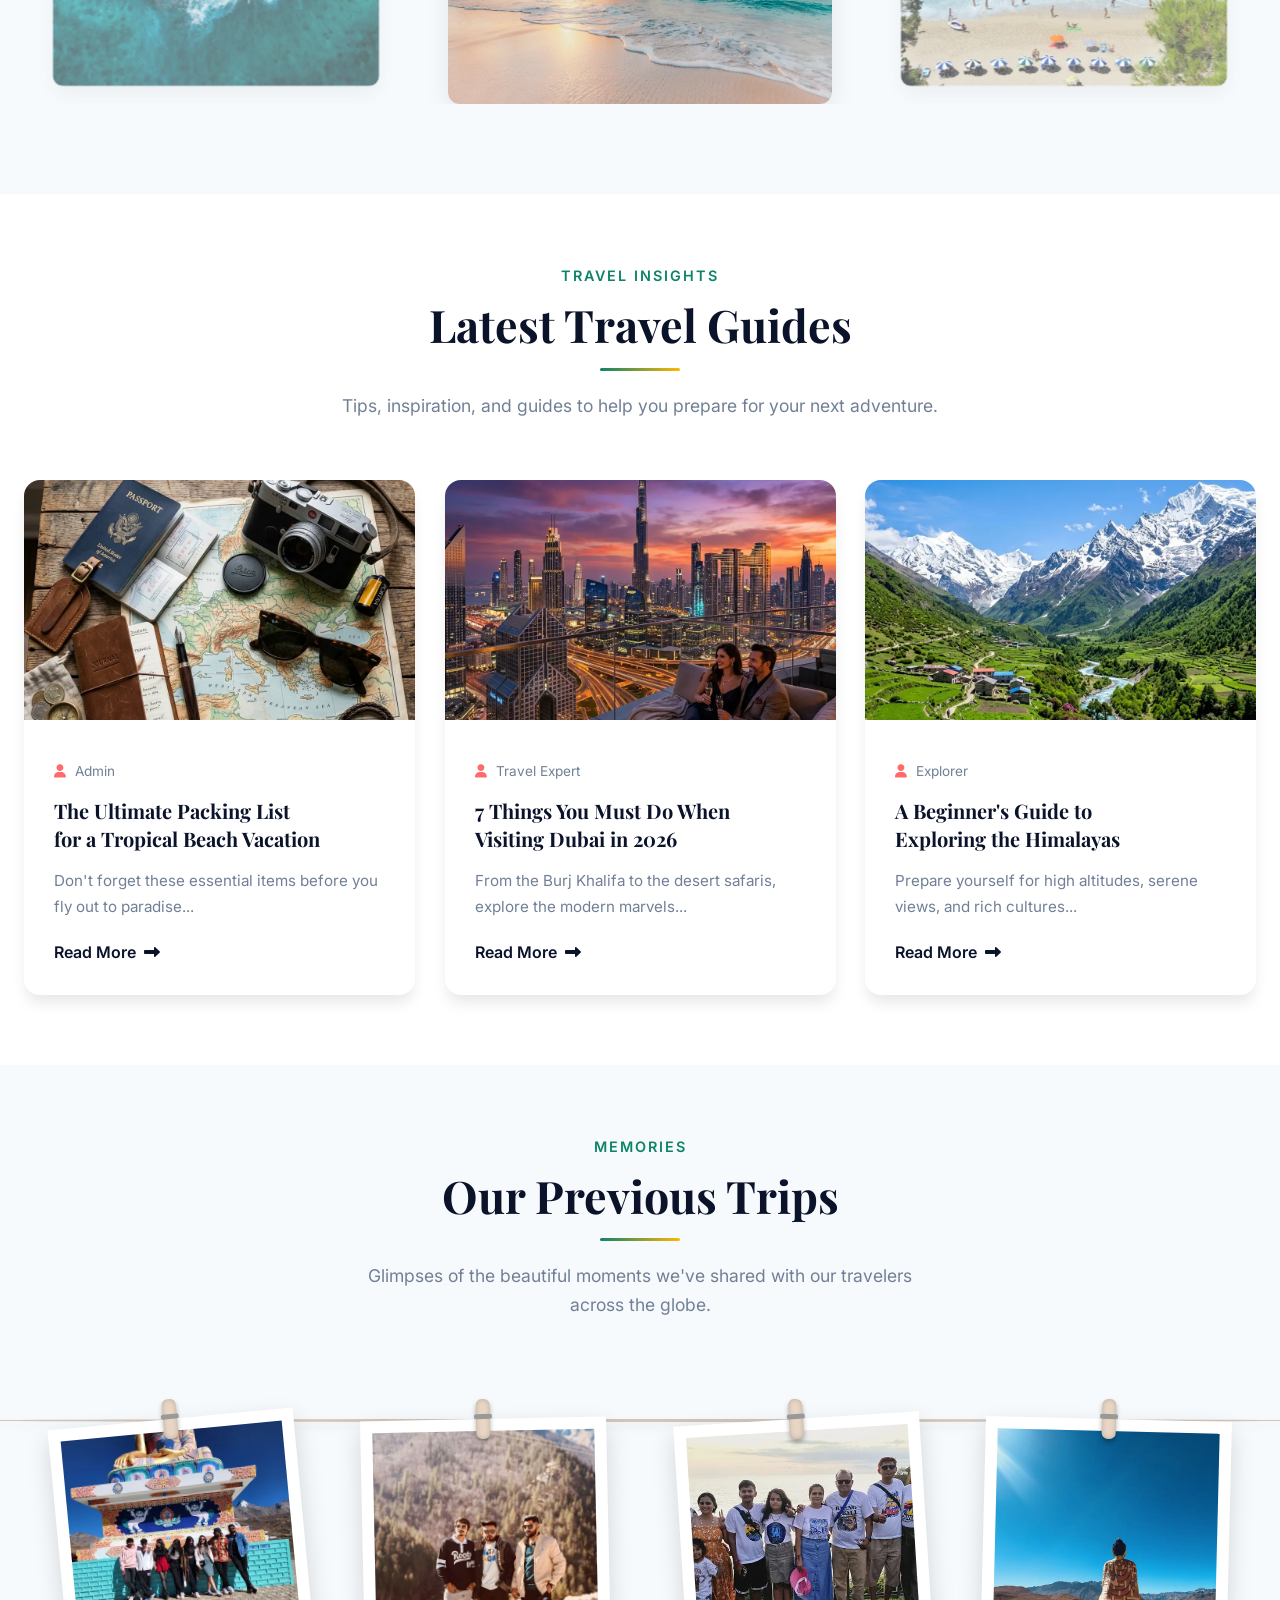
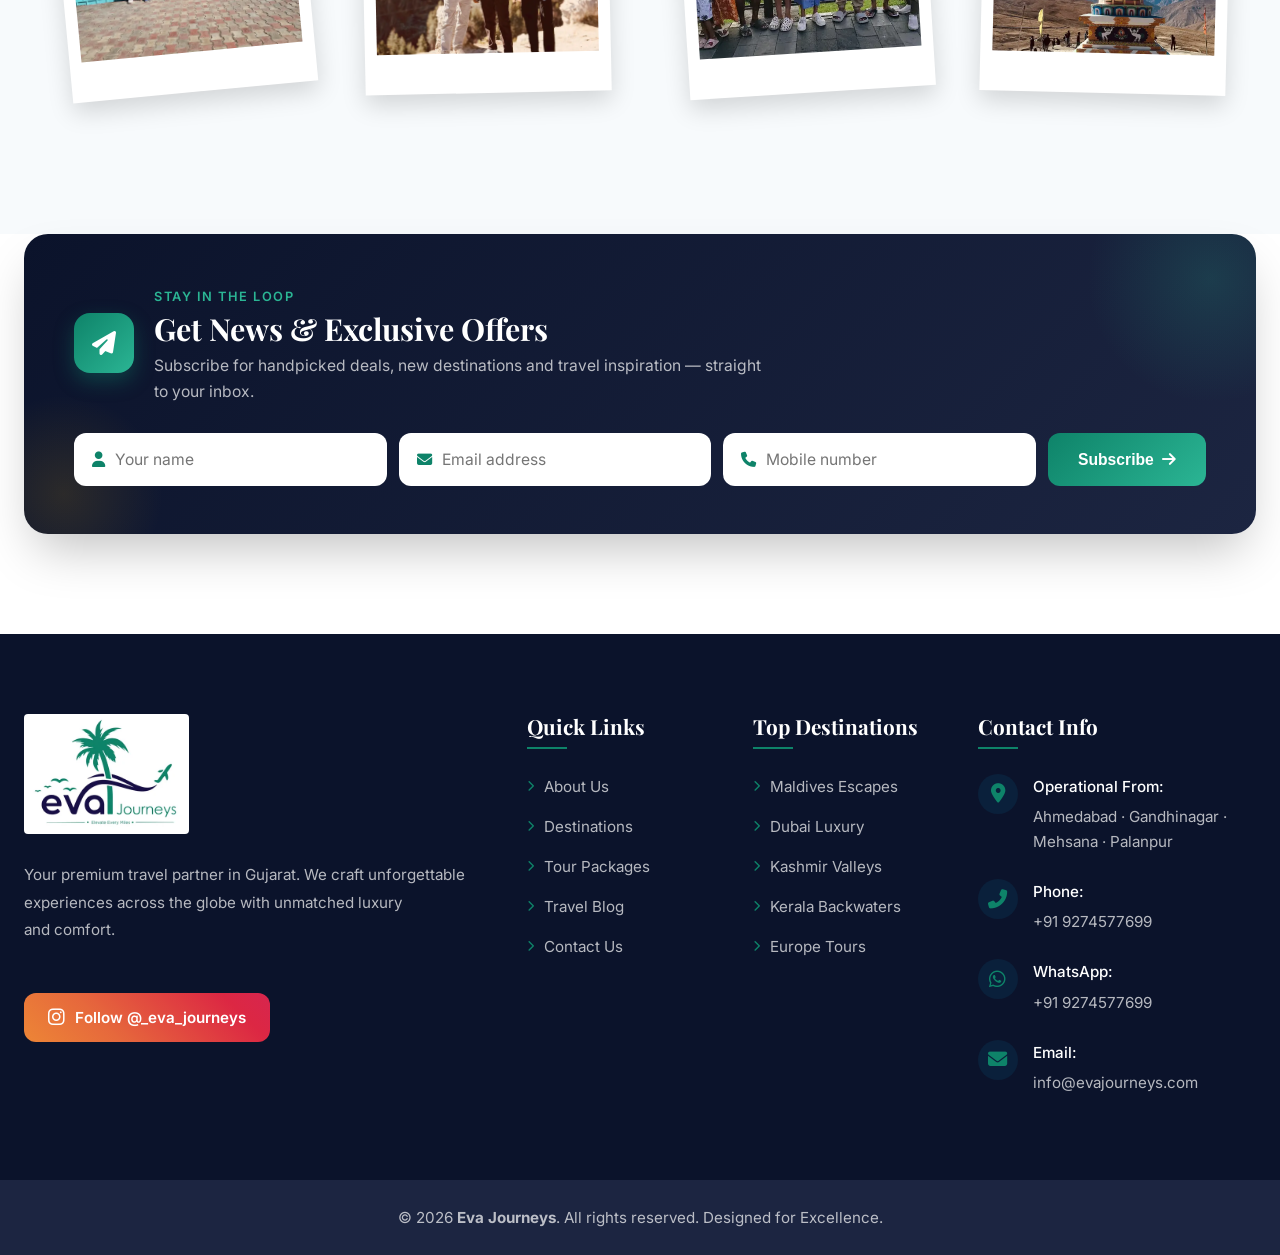
==== commit 2c4a4a5c: "Add premium motion layer: animations, micro-interactions & smoothness - Scroll progress bar (rAF-thr" ====
--- a/index.html
+++ b/index.html
@@ -24,9 +24,12 @@
     <link rel="preload" as="image" href="assets/optimized/hero.webp">
 
     <!-- Custom CSS -->
-    <link rel="stylesheet" href="style.css?v=20260603-2">
+    <link rel="stylesheet" href="style.css?v=20260603-3">
 </head>
 <body>
+    <!-- Scroll progress bar -->
+    <div class="scroll-progress" id="scrollProgress"></div>
+
     <!-- Topbar -->
     <div class="topbar">
         <div class="container topbar-container">
@@ -1213,12 +1216,21 @@
         </div>
     </footer>
 
+    <!-- Floating Action Buttons -->
+    <a href="https://wa.me/919274577699" target="_blank" class="fab-whatsapp" aria-label="Chat on WhatsApp">
+        <i class="fab fa-whatsapp"></i>
+        <span class="fab-tooltip">Chat with us</span>
+    </a>
+    <button class="back-to-top" id="backToTop" aria-label="Back to top">
+        <i class="fas fa-arrow-up"></i>
+    </button>
+
     <!-- Scripts -->
     <!-- Swiper JS -->
     <script src="https://cdn.jsdelivr.net/npm/swiper@10/swiper-bundle.min.js"></script>
     <!-- AOS JS -->
     <script src="https://unpkg.com/aos@2.3.1/dist/aos.js"></script>
     <!-- Custom JS -->
-    <script src="script.js?v=20260603-2"></script>
+    <script src="script.js?v=20260603-3"></script>
 </body>
 </html>
--- a/style.css
+++ b/style.css
@@ -2002,6 +2002,310 @@
     display: none !important;
 }
 
+/* =====================================================================
+   PREMIUM MOTION LAYER
+===================================================================== */
+
+/* Scroll progress bar */
+.scroll-progress {
+    position: fixed;
+    top: 0;
+    left: 0;
+    height: 4px;
+    width: 100%;
+    transform: scaleX(0);
+    transform-origin: left center;
+    background: linear-gradient(90deg, var(--primary), var(--primary-light), var(--gold));
+    z-index: 2000;
+    will-change: transform;
+    box-shadow: 0 1px 6px rgba(14, 131, 105, 0.4);
+}
+
+/* Animated gradient highlight text in the hero */
+.text-highlight {
+    background: linear-gradient(100deg, var(--gold) 0%, #ffd966 25%, var(--primary-light) 50%, var(--gold) 75%, #ffd966 100%);
+    background-size: 250% 100%;
+    -webkit-background-clip: text;
+    background-clip: text;
+    -webkit-text-fill-color: transparent;
+    color: var(--gold);
+    animation: gradientShift 6s ease-in-out infinite;
+}
+
+@keyframes gradientShift {
+    0%, 100% { background-position: 0% 50%; }
+    50% { background-position: 100% 50%; }
+}
+
+/* Shine sweep on primary buttons */
+.btn-primary,
+.btn-newsletter,
+.btn-search-premium {
+    position: relative;
+    overflow: hidden;
+    will-change: transform;
+}
+
+.btn-primary::after,
+.btn-newsletter::after,
+.btn-search-premium::after {
+    content: '';
+    position: absolute;
+    top: 0;
+    left: -120%;
+    width: 60%;
+    height: 100%;
+    background: linear-gradient(120deg, transparent, rgba(255, 255, 255, 0.45), transparent);
+    transform: skewX(-20deg);
+    transition: left 0.7s cubic-bezier(0.22, 1, 0.36, 1);
+    pointer-events: none;
+}
+
+.btn-primary:hover::after,
+.btn-newsletter:hover::after,
+.btn-search-premium:hover::after {
+    left: 130%;
+}
+
+/* Animated underline under centered section titles */
+.section-header.text-center h2::after {
+    content: '';
+    display: block;
+    width: 0;
+    height: 3px;
+    margin: 16px auto 0;
+    border-radius: 3px;
+    background: linear-gradient(90deg, var(--primary), var(--gold));
+    transition: width 0.9s cubic-bezier(0.22, 1, 0.36, 1);
+}
+
+.section-header.text-center.aos-animate h2::after,
+.section-header.text-center h2:hover::after {
+    width: 80px;
+}
+
+/* Smoother card lift + sheen */
+.package-card,
+.blog-card,
+.dest-card,
+.testimonial-card {
+    will-change: transform;
+}
+
+.dest-card::after {
+    content: '';
+    position: absolute;
+    inset: 0;
+    background: linear-gradient(120deg, transparent 30%, rgba(255, 255, 255, 0.18) 50%, transparent 70%);
+    transform: translateX(-100%);
+    transition: transform 0.8s cubic-bezier(0.22, 1, 0.36, 1);
+    z-index: 1;
+    pointer-events: none;
+}
+
+.dest-card:hover::after {
+    transform: translateX(100%);
+}
+
+.testimonial-card {
+    transition: transform 0.45s cubic-bezier(0.22, 1, 0.36, 1), box-shadow 0.45s ease;
+}
+
+.testimonials-slider .swiper-slide-active .testimonial-card,
+.testimonial-card:hover {
+    transform: translateY(-8px);
+    box-shadow: var(--shadow-lg);
+}
+
+.avatar-initials {
+    transition: transform 0.4s cubic-bezier(0.34, 1.56, 0.64, 1);
+}
+
+.testimonial-card:hover .avatar-initials {
+    transform: scale(1.1) rotate(-4deg);
+}
+
+/* Generic reveal-on-scroll */
+[data-reveal] {
+    opacity: 0;
+    transform: translateY(28px);
+    transition: opacity 0.7s ease, transform 0.7s cubic-bezier(0.22, 1, 0.36, 1);
+}
+
+[data-reveal].revealed {
+    opacity: 1;
+    transform: none;
+}
+
+/* Floating WhatsApp button */
+.fab-whatsapp {
+    position: fixed;
+    bottom: 26px;
+    right: 26px;
+    width: 60px;
+    height: 60px;
+    border-radius: 50%;
+    background: #25D366;
+    color: #fff;
+    display: flex;
+    align-items: center;
+    justify-content: center;
+    font-size: 1.8rem;
+    z-index: 1500;
+    box-shadow: 0 8px 24px rgba(37, 211, 102, 0.45);
+    transition: transform 0.3s cubic-bezier(0.34, 1.56, 0.64, 1), box-shadow 0.3s ease;
+    animation: fabPulse 2.4s ease-in-out infinite;
+}
+
+.fab-whatsapp:hover {
+    color: #fff;
+    box-shadow: 0 12px 30px rgba(37, 211, 102, 0.6);
+}
+
+.fab-tooltip {
+    position: absolute;
+    right: 72px;
+    background: var(--dark);
+    color: #fff;
+    padding: 8px 14px;
+    border-radius: 8px;
+    font-size: 0.85rem;
+    font-weight: 500;
+    white-space: nowrap;
+    opacity: 0;
+    transform: translateX(10px);
+    pointer-events: none;
+    transition: opacity 0.3s ease, transform 0.3s ease;
+}
+
+.fab-tooltip::after {
+    content: '';
+    position: absolute;
+    top: 50%;
+    right: -5px;
+    transform: translateY(-50%);
+    border-left: 6px solid var(--dark);
+    border-top: 6px solid transparent;
+    border-bottom: 6px solid transparent;
+}
+
+.fab-whatsapp:hover .fab-tooltip {
+    opacity: 1;
+    transform: translateX(0);
+}
+
+@keyframes fabPulse {
+    0% { box-shadow: 0 8px 24px rgba(37, 211, 102, 0.45), 0 0 0 0 rgba(37, 211, 102, 0.5); }
+    70% { box-shadow: 0 8px 24px rgba(37, 211, 102, 0.45), 0 0 0 18px rgba(37, 211, 102, 0); }
+    100% { box-shadow: 0 8px 24px rgba(37, 211, 102, 0.45), 0 0 0 0 rgba(37, 211, 102, 0); }
+}
+
+/* Back-to-top button */
+.back-to-top {
+    position: fixed;
+    bottom: 96px;
+    right: 26px;
+    width: 48px;
+    height: 48px;
+    border-radius: 50%;
+    border: none;
+    background: var(--primary);
+    color: #fff;
+    font-size: 1.1rem;
+    cursor: pointer;
+    z-index: 1500;
+    display: flex;
+    align-items: center;
+    justify-content: center;
+    opacity: 0;
+    visibility: hidden;
+    transform: translateY(20px) scale(0.8);
+    transition: opacity 0.4s ease, transform 0.4s cubic-bezier(0.34, 1.56, 0.64, 1), visibility 0.4s, background 0.3s ease;
+    box-shadow: var(--shadow-md);
+}
+
+.back-to-top.visible {
+    opacity: 1;
+    visibility: visible;
+    transform: translateY(0) scale(1);
+}
+
+.back-to-top:hover {
+    background: var(--primary-dark);
+    transform: translateY(-3px) scale(1.05);
+}
+
+/* Gentle ambient float on accent elements */
+.experience-badge {
+    animation: floatSoft 4.5s ease-in-out infinite;
+}
+
+.newsletter-icon {
+    animation: floatSoft 3.6s ease-in-out infinite;
+}
+
+@keyframes floatSoft {
+    0%, 100% { transform: translateY(0); }
+    50% { transform: translateY(-9px); }
+}
+
+.badge-featured,
+.badge-discount {
+    animation: badgePop 2.2s ease-in-out infinite;
+}
+
+@keyframes badgePop {
+    0%, 100% { transform: scale(1); }
+    50% { transform: scale(1.07); }
+}
+
+/* Reduced-motion: keep it calm */
+@media (prefers-reduced-motion: reduce) {
+    .text-highlight,
+    .fab-whatsapp,
+    .experience-badge,
+    .newsletter-icon,
+    .badge-featured,
+    .badge-discount {
+        animation: none !important;
+    }
+
+    .scroll-progress,
+    .dest-card::after,
+    .btn-primary::after,
+    .btn-newsletter::after,
+    .btn-search-premium::after,
+    [data-reveal] {
+        transition: none !important;
+    }
+
+    [data-reveal] {
+        opacity: 1;
+        transform: none;
+    }
+}
+
+@media (max-width: 768px) {
+    .fab-whatsapp {
+        width: 52px;
+        height: 52px;
+        font-size: 1.55rem;
+        bottom: 18px;
+        right: 18px;
+    }
+
+    .fab-tooltip {
+        display: none;
+    }
+
+    .back-to-top {
+        bottom: 80px;
+        right: 18px;
+        width: 44px;
+        height: 44px;
+    }
+}
+
 /* ===== Responsive Design ===== */
 @media (max-width: 1200px) {
     .hero-content h1 {
